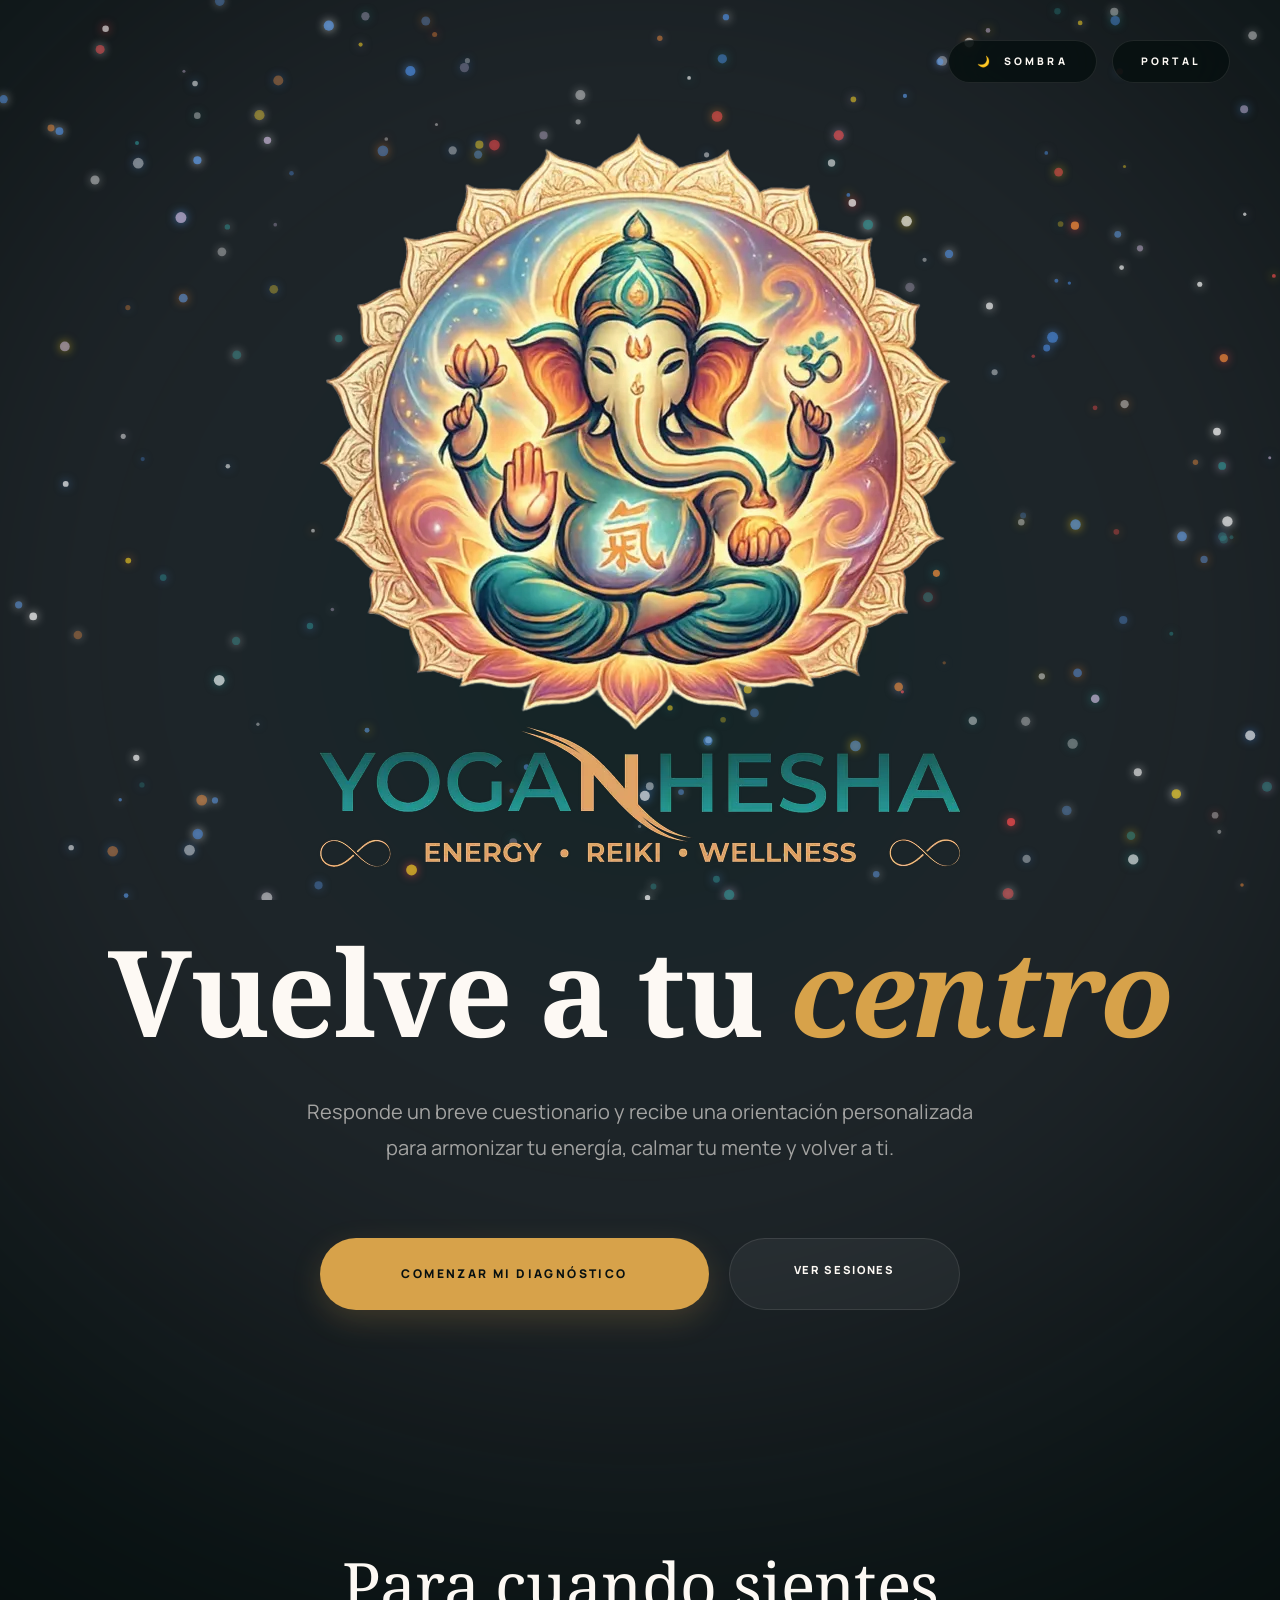
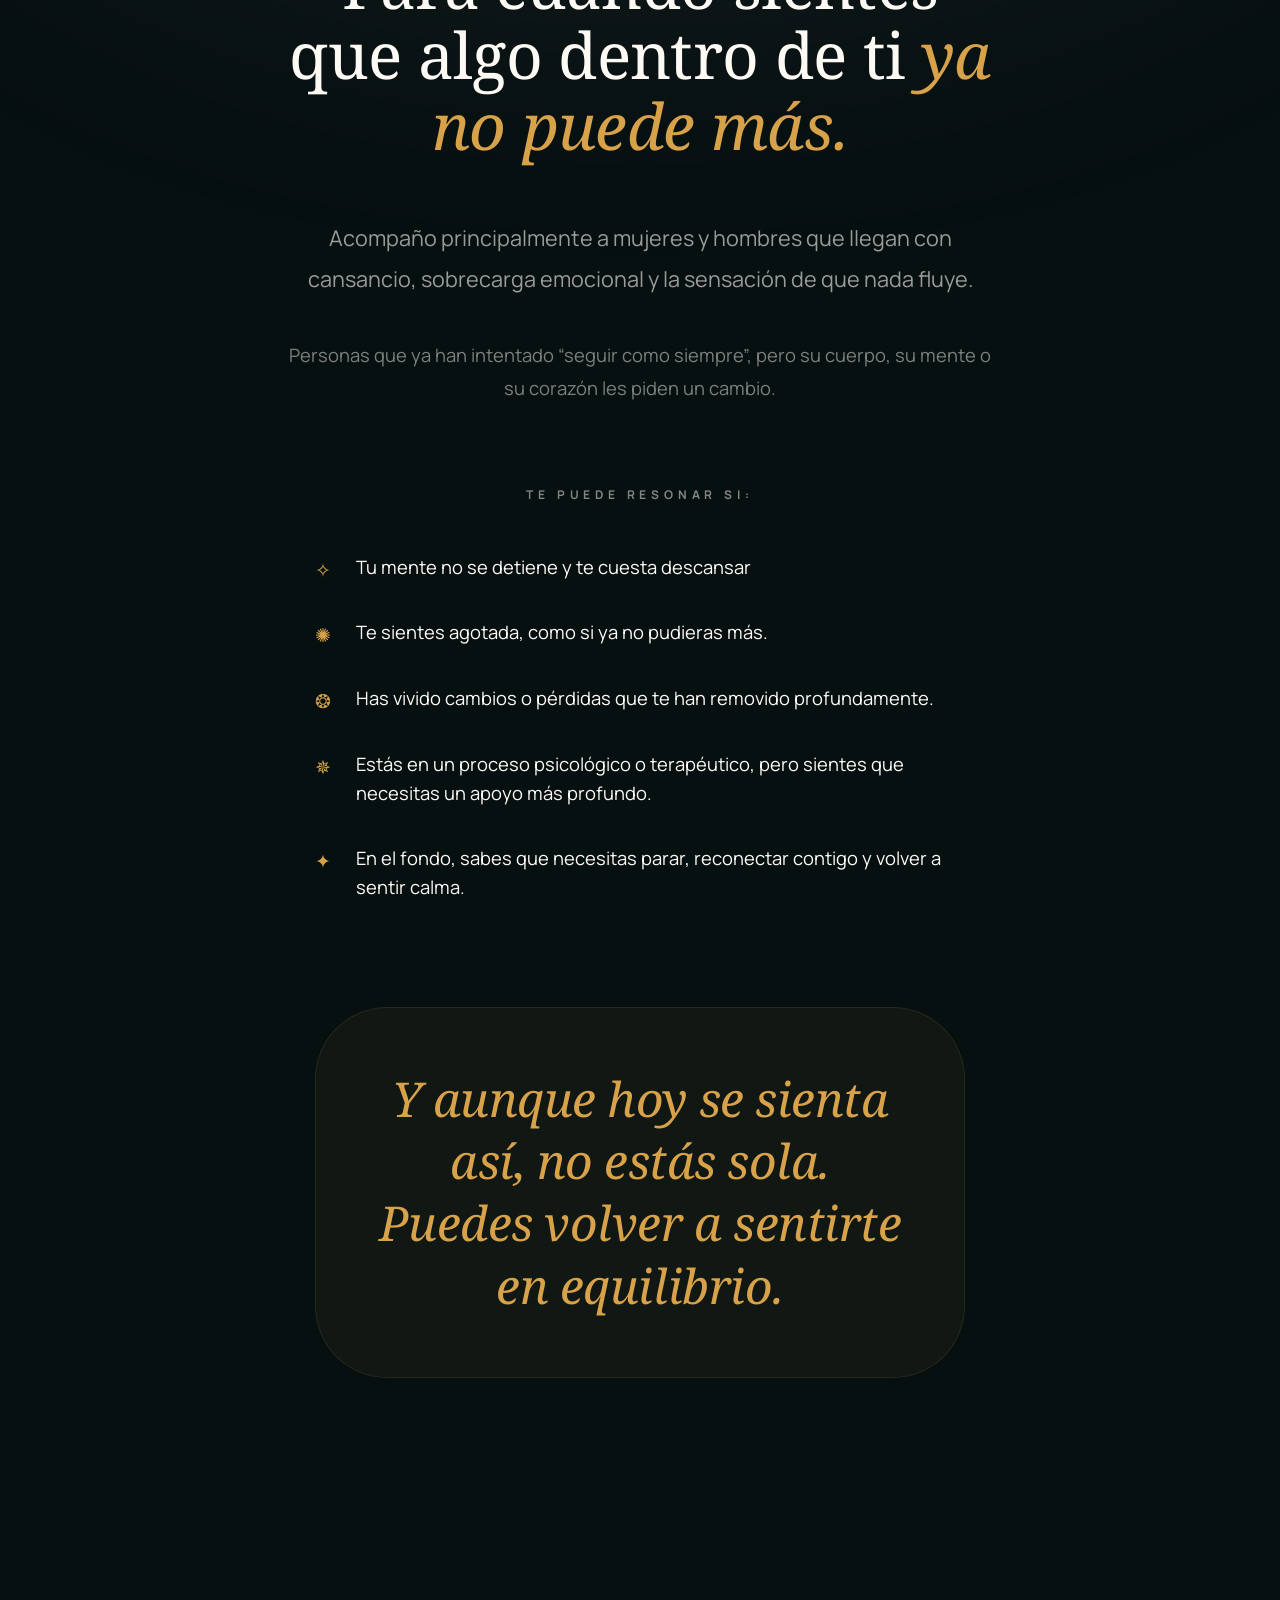
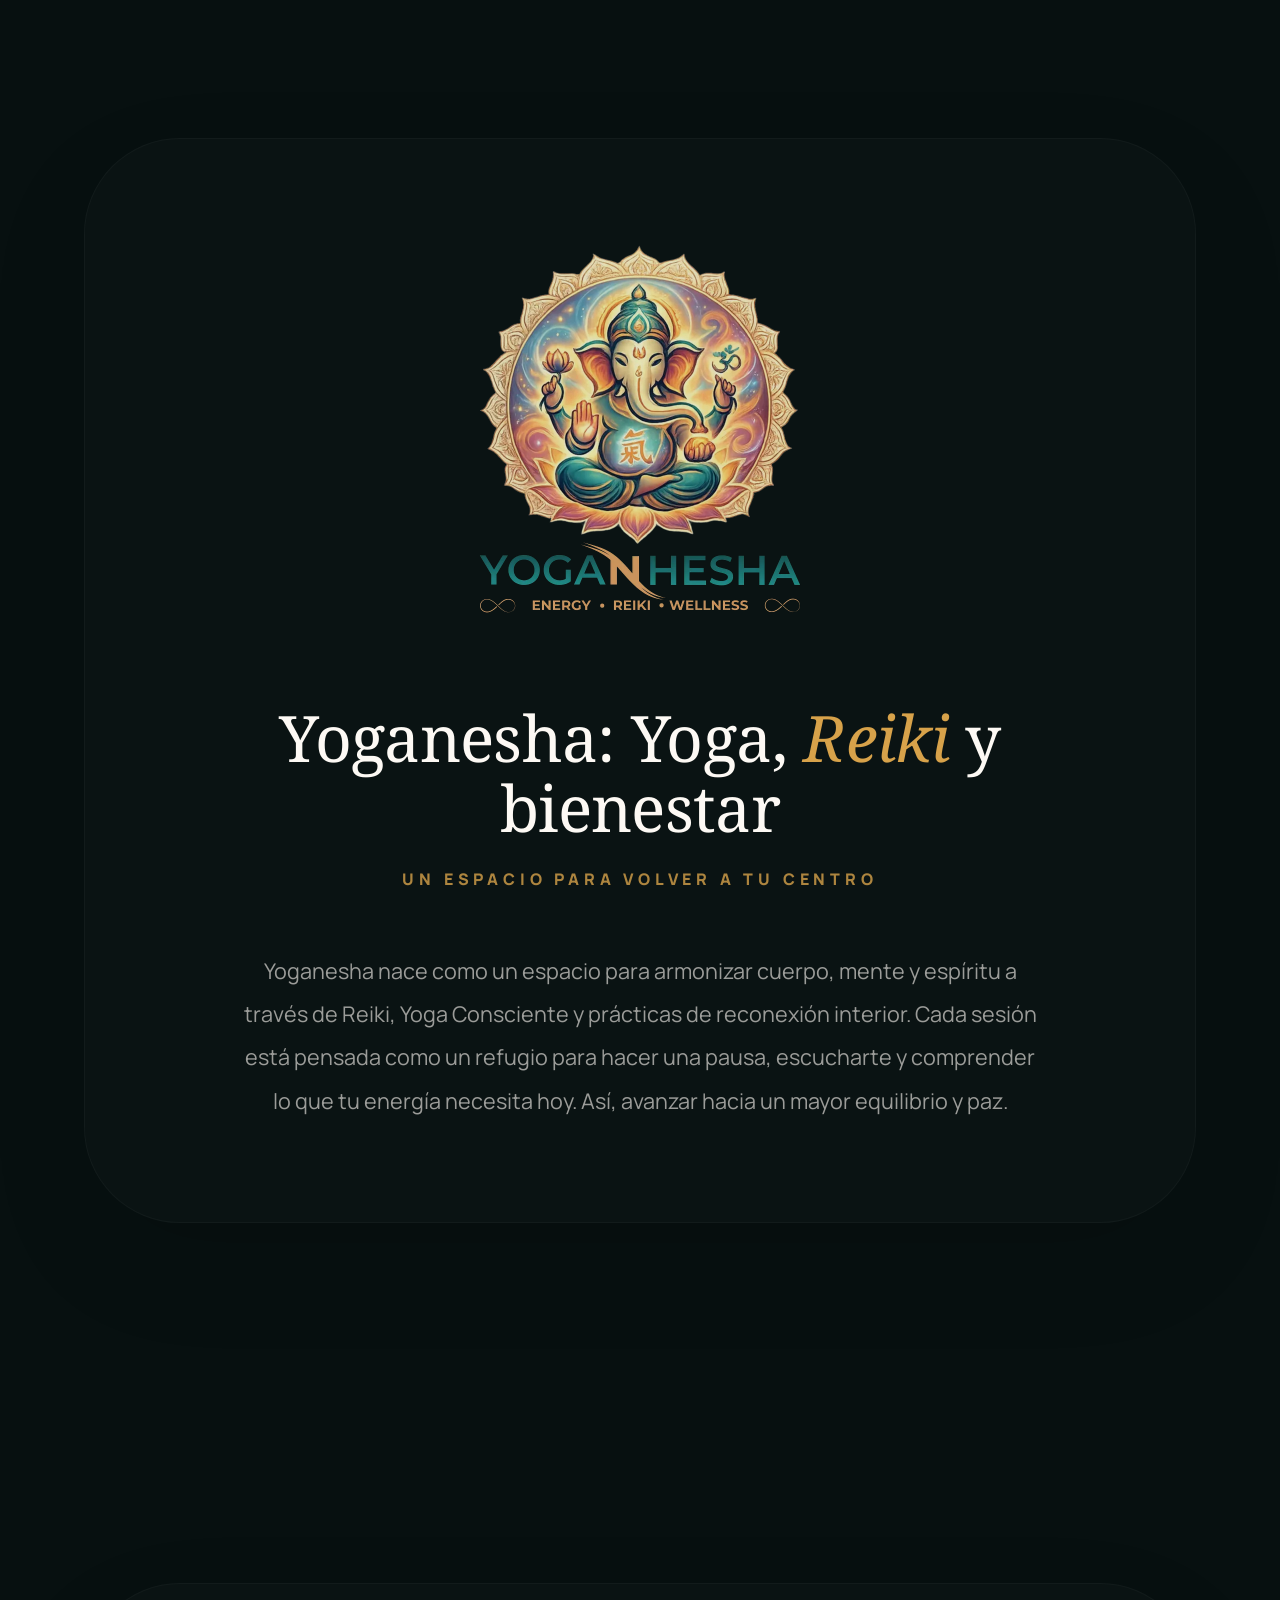
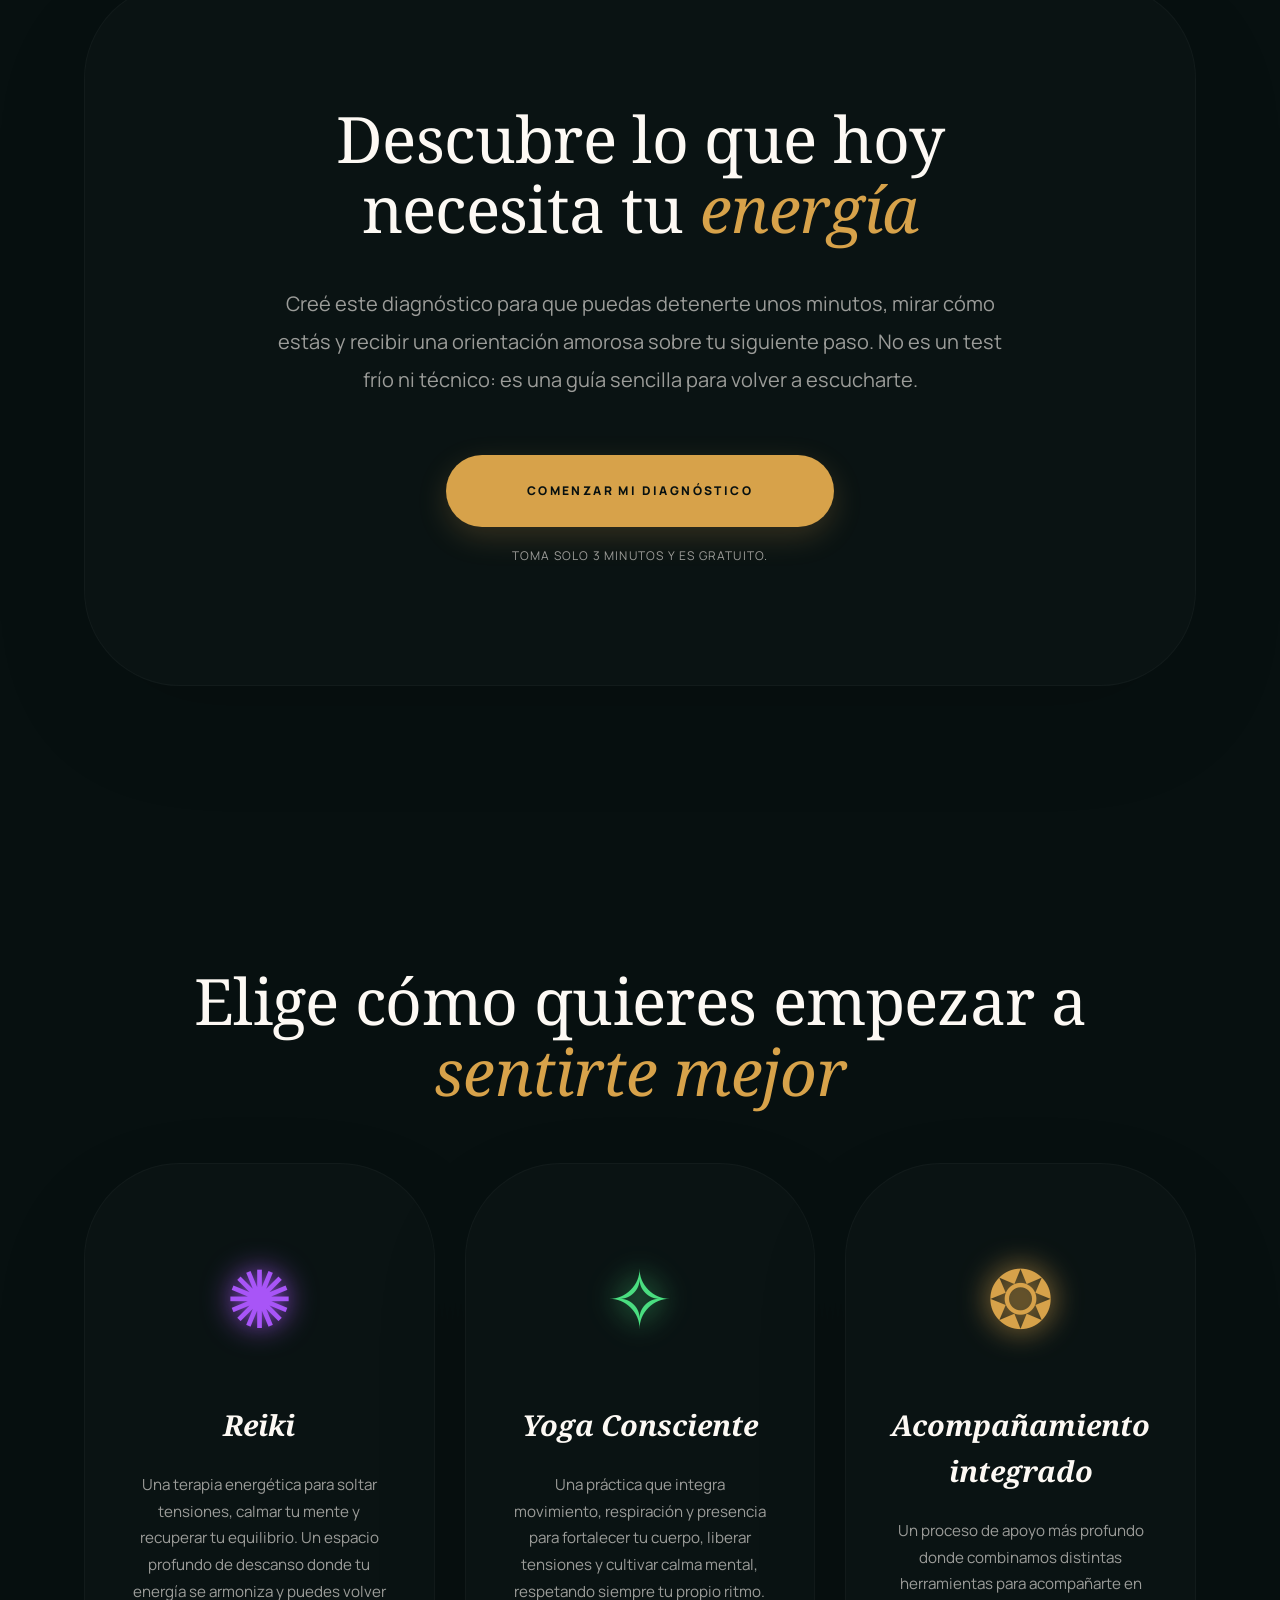
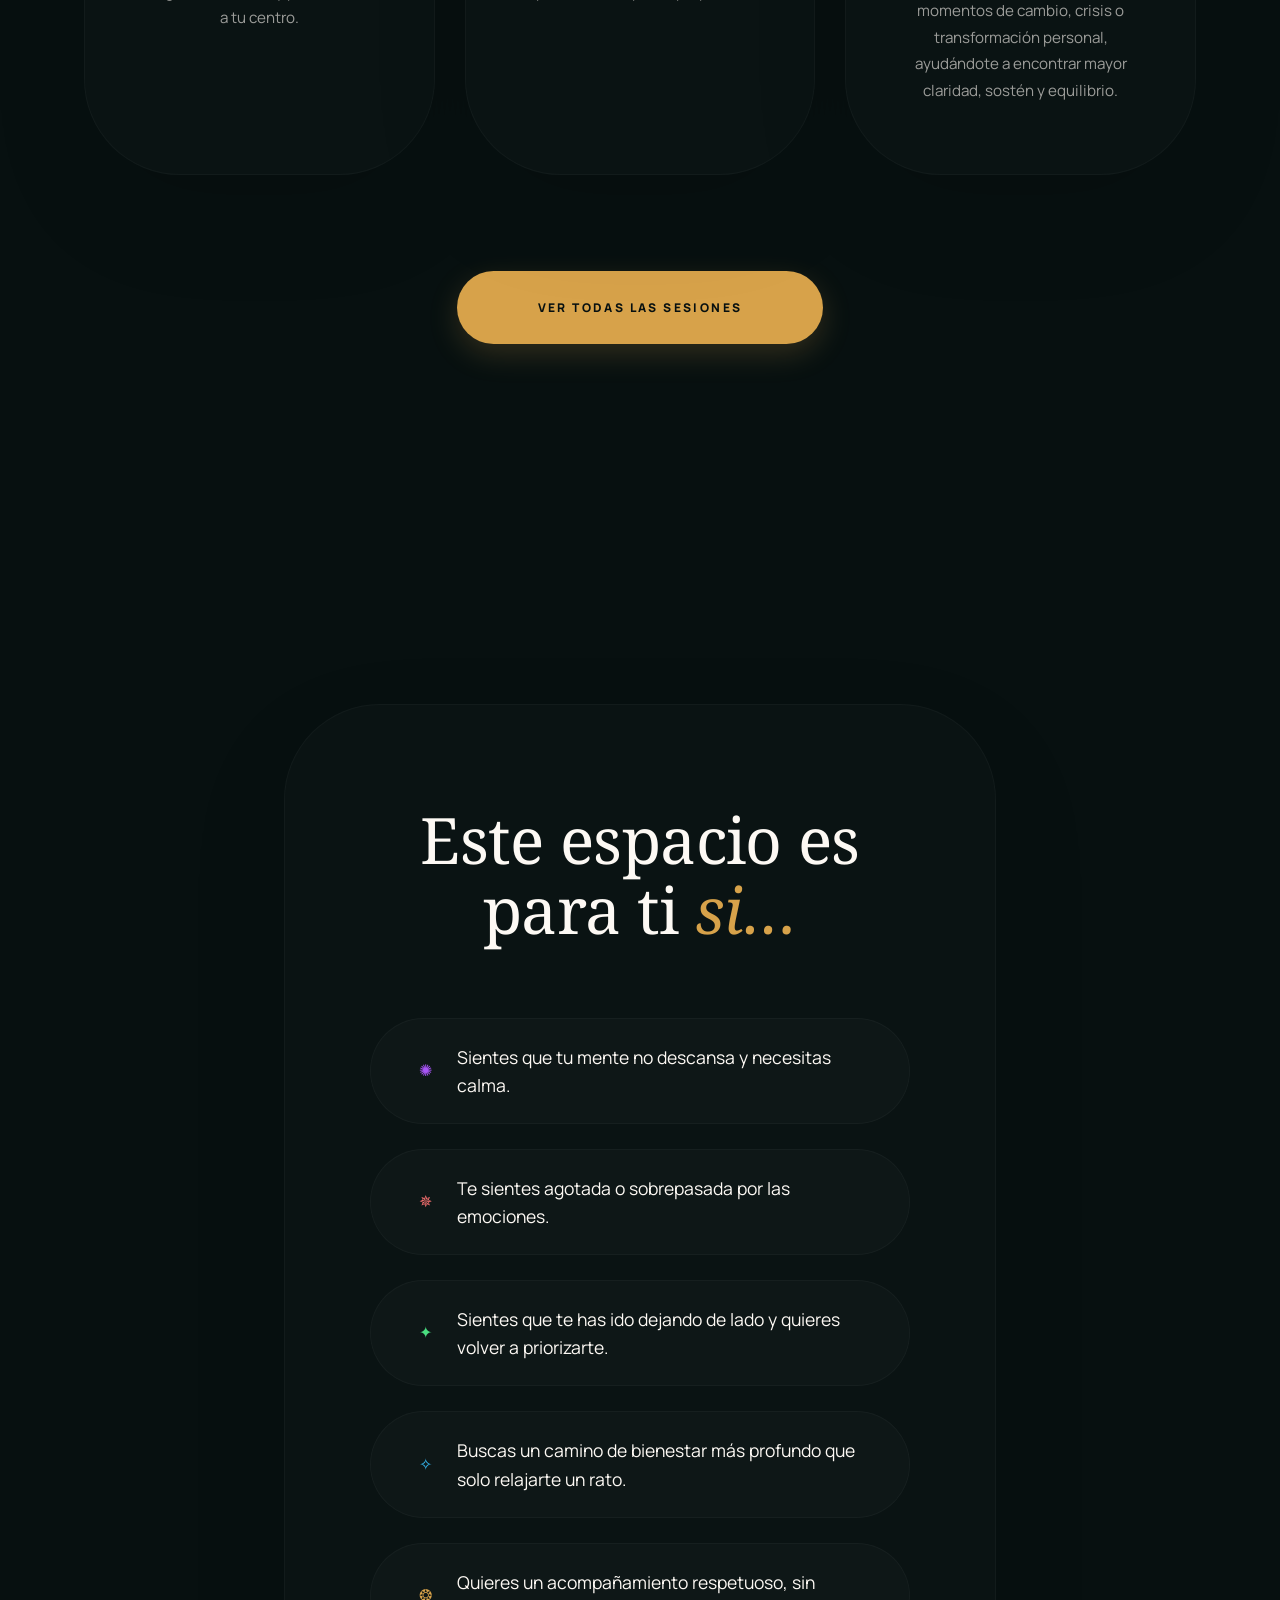
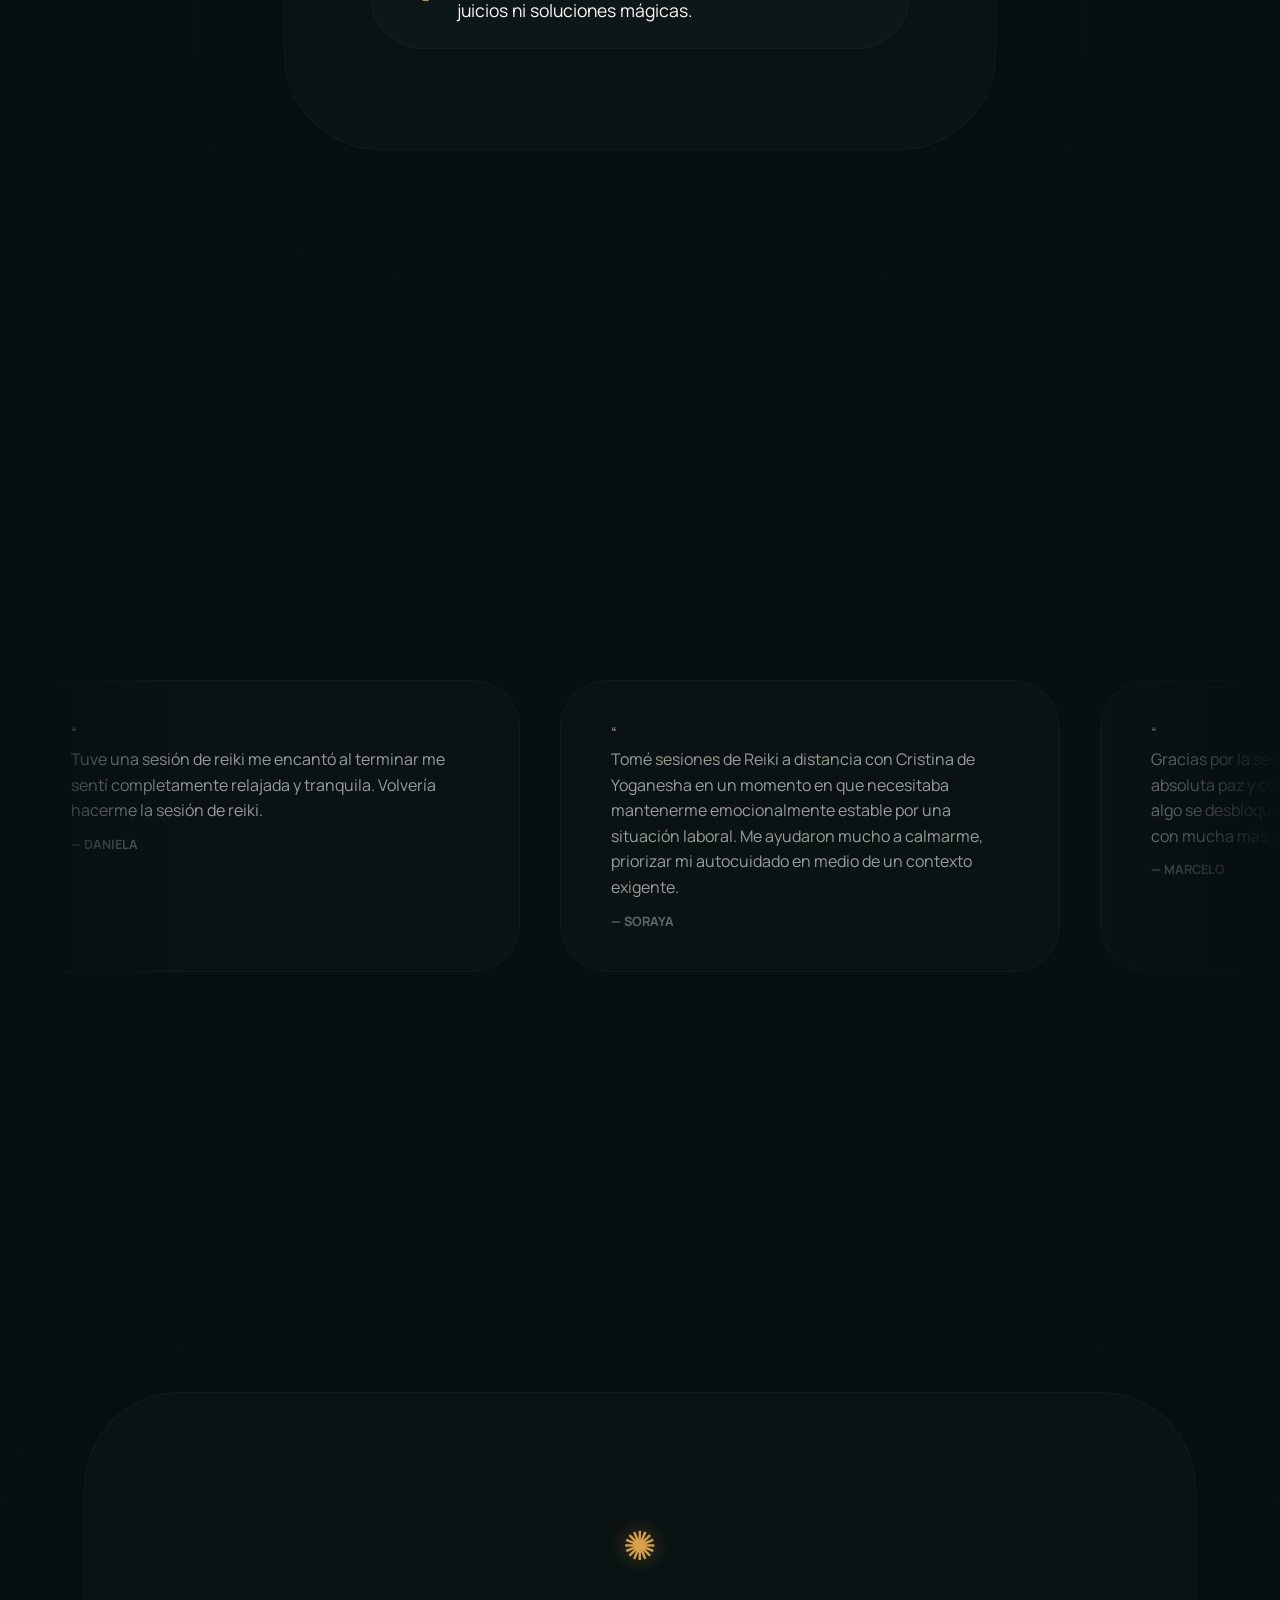
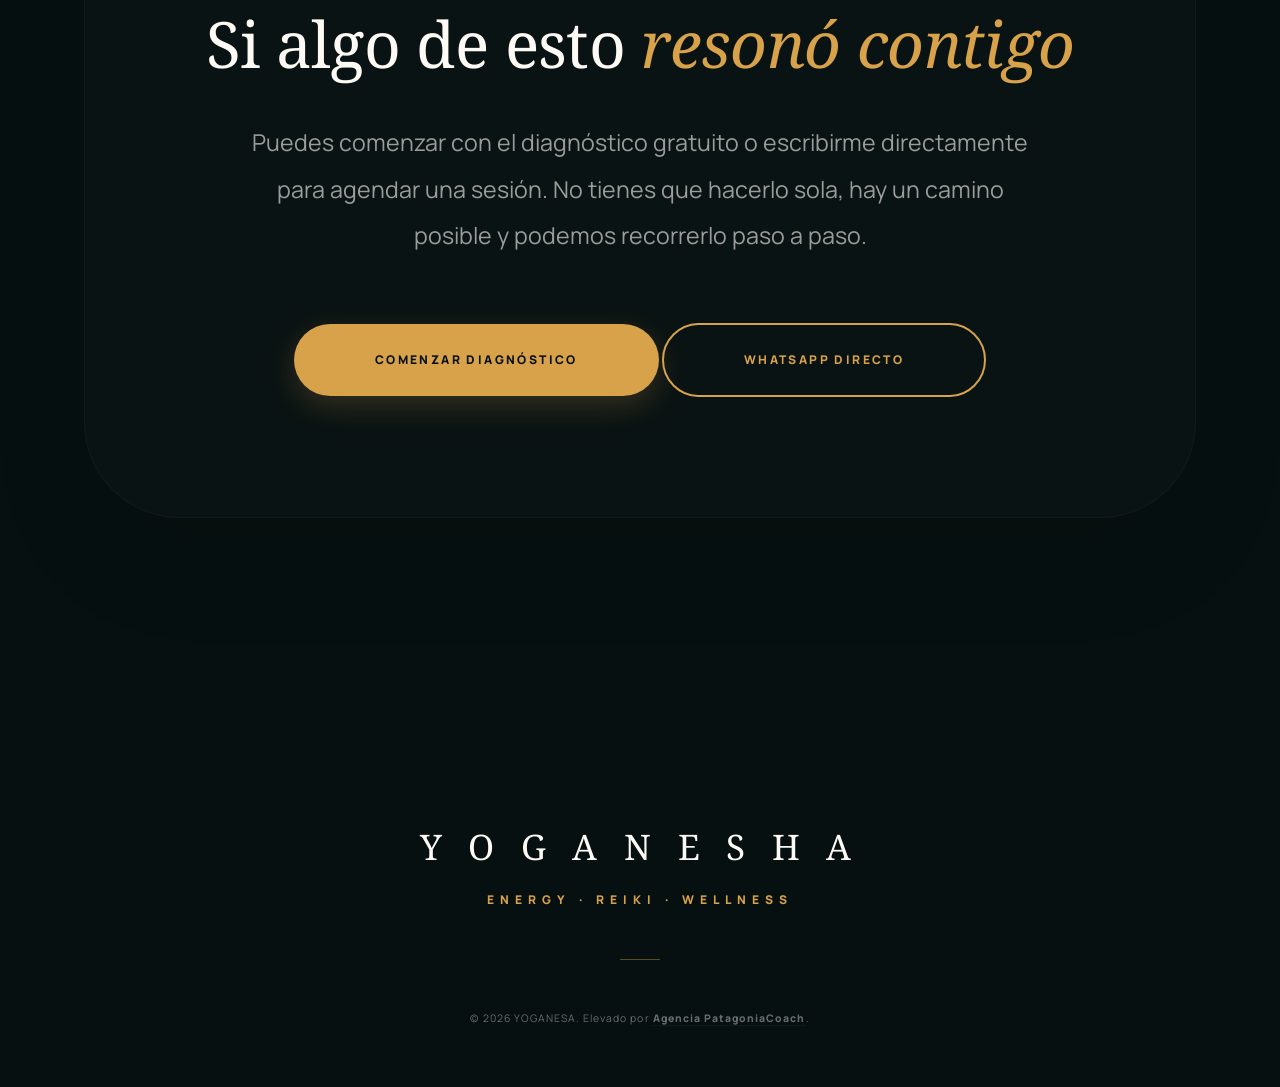
==== index.html @ 11fe47dc "brand: update footer branding to Y O G A N E S H A" ====
<!DOCTYPE html>
<html lang="es">
<head>
    <meta charset="UTF-8">
    <meta name="viewport" content="width=device-width, initial-scale=1.0">
    <title>YOGANESA | El Viaje de Regreso | Cristina</title>
    <!-- Digital Sanctuary SEO & OpenGraph v62.1 -->
    <meta name="description" content="Inicia tu viaje de regreso al centro con Cristina. Reiki y Yoga consciente en el santuario digital de Yoganesha.">
    <meta property="og:title" content="YOGANESA ✨ El Viaje de Regreso">
    <meta property="og:description" content="Armoniza tu energía, calma tu mente y vuelve a tu esencia con Cristina.">
    <meta property="og:image" content="assets/logo.webp">
    <meta property="og:type" content="website">
    <meta name="twitter:card" content="summary_large_image">
    
    <link rel="preconnect" href="https://fonts.googleapis.com">
    <link rel="preconnect" href="https://fonts.gstatic.com" crossorigin>
    <link href="https://fonts.googleapis.com/css2?family=Manrope:wght@600;800&family=Noto+Serif:ital,wght@0,400;0,700;1,400&display=swap" rel="stylesheet">
    
    <!-- JSON-LD Wellness Authority -->
    <script type="application/ld+json">
    {
      "@context": "https://schema.org",
      "@type": "WellnessCenter",
      "name": "Yoganesha",
      "founder": "Cristina",
      "description": "Centro de Reiki, Yoga y Acompañamiento Energético",
      "url": "http://localhost:8000"
    }
    </script>
    
    <!-- CACHE BUSTER v63.0 -->
    <link rel="stylesheet" href="style.css?v=102.0">
</head>
<body>
    
    <!-- ☄️ Nebulosas & Partículas (Chakra Convergence Engine) -->
    <div class="aura-nebula" id="dynamic-nebula"></div>
    <canvas id="aura-particles"></canvas>

    <!-- 🏔️ NAVIGATION CONTROLS -->
    <div class="controls-top">
        <div class="theme-switch" id="theme-toggle">
            <span id="theme-icon">🌙</span>
            <span id="theme-label">Sombra</span>
        </div>
        <div class="menu-trigger" id="portal-open">
            <span>Portal</span>
        </div>
    </div>

    <!-- 🔮 THE SANCTUARY PORTAL -->
    <div class="menu-portal" id="sanctuary-portal">
        <div id="portal-close" style="position: absolute; top: 40px; right: 50px; cursor: pointer; font-size: 0.8rem; letter-spacing: 0.3em; color: var(--text-base);">[ REGRESAR AL CENTRO ]</div>
        <div class="portal-links">
            <a href="/">Esencia</a>
            <a href="sobre-mi">Sobre Mí</a>
            <a href="sesiones">Prácticas</a>
            <a href="capsulas">Cápsulas</a>
            <a href="diagnostico">Diagnóstico</a>
        </div>
    </div>

    <main id="main-content">
        <!-- 🕉️ 1. HERO -->
        <section class="hero" id="home">
            <div class="hero-tilt-wrapper">
                <div class="hero-visual reveal">
                    <div class="logo-main-group">
                        <img src="assets/logo.webp" alt="YOGANESA Sacred Logo" id="main-logo-img">
                    </div>
                </div>
                <div class="hero-content reveal">

                    <h1 id="hero-title">Vuelve a tu <span style="font-style: italic; color: var(--accent);">centro</span></h1>
                    <p class="hero-subtitle" style="max-width: 700px; margin: 0 auto 3.5rem; font-size: 1.15rem; line-height: 1.8; color: var(--text-muted); font-weight: 400;">Responde un breve cuestionario y recibe una orientación personalizada para armonizar tu energía, calmar tu mente y volver a ti.</p>
                    <div class="hero-actions" style="display: flex; gap: 20px; justify-content: center; flex-wrap: wrap;">
                        <a href="diagnostico" class="btn-primary">Comenzar mi diagnóstico</a>
                        <a href="sesiones" class="btn-secondary" style="background: rgba(255,255,255,0.05); border: 1px solid rgba(255,255,255,0.1); color: var(--text-base); padding: 1.4rem 4rem; border-radius: 500px; text-decoration: none; font-weight: 800; text-transform: uppercase; letter-spacing: 0.15em; font-size: 0.7rem; transition: 0.5s var(--transition);">Ver sesiones</a>
                    </div>
                </div>
            </div>
        </section>

        <!-- 🌊 2. A QUIÉN ACOMPAÑO (Pure Editorial Restoration) -->
        <section class="section who" id="who">
            <div class="container-s reveal">
                <div class="who-restored-content" style="text-align: center;">
                    <h2 class="section-title" style="font-size: clamp(2.2rem, 5vw, 4rem); margin-bottom: 3.5rem;">Para cuando sientes que algo dentro de ti <span class="accent-text">ya no puede más.</span></h2>
                    
                    <div class="who-main-paragraphs" style="max-width: 750px; margin: 0 auto 5rem;">
                        <p style="font-size: 1.35rem; line-height: 1.9; color: var(--text-muted); margin-bottom: 2.5rem;">Acompaño principalmente a mujeres y hombres que llegan con cansancio, sobrecarga emocional y la sensación de que nada fluye.</p>
                        <p style="font-size: 1.15rem; line-height: 1.8; color: var(--text-muted); opacity: 0.8;">Personas que ya han intentado “seguir como siempre”, pero su cuerpo, su mente o su corazón les piden un cambio.</p>
                    </div>

                    <div class="who-resonance-list" style="max-width: 650px; margin: 0 auto; text-align: left;">
                        <h3 style="font-size: 0.75rem; text-transform: uppercase; letter-spacing: 0.4em; margin-bottom: 3rem; text-align: center; opacity: 0.5;">Te puede resonar si:</h3>
                        <div class="pure-list" style="display: flex; flex-direction: column; gap: 35px;">
                            <div class="pure-item reveal" style="display: flex; gap: 25px; align-items: flex-start;">
                                <span style="color: var(--accent); font-size: 1.2rem; transform: translateY(2px);">✧</span>
                                <p style="font-size: 1.15rem; color: var(--text-base);">Tu mente no se detiene y te cuesta descansar</p>
                            </div>
                            <div class="pure-item reveal" style="display: flex; gap: 25px; align-items: flex-start;">
                                <span style="color: var(--accent); font-size: 1.2rem; transform: translateY(2px);">✺</span>
                                <p style="font-size: 1.15rem; color: var(--text-base);">Te sientes agotada, como si ya no pudieras más.</p>
                            </div>
                            <div class="pure-item reveal" style="display: flex; gap: 25px; align-items: flex-start;">
                                <span style="color: var(--accent); font-size: 1.2rem; transform: translateY(2px);">❂</span>
                                <p style="font-size: 1.15rem; color: var(--text-base);">Has vivido cambios o pérdidas que te han removido profundamente.</p>
                            </div>
                            <div class="pure-item reveal" style="display: flex; gap: 25px; align-items: flex-start;">
                                <span style="color: var(--accent); font-size: 1.2rem; transform: translateY(2px);">✵</span>
                                <p style="font-size: 1.15rem; color: var(--text-base);">Estás en un proceso psicológico o terapéutico, pero sientes que necesitas un apoyo más profundo.</p>
                            </div>
                            <div class="pure-item reveal" style="display: flex; gap: 25px; align-items: flex-start;">
                                <span style="color: var(--accent); font-size: 1.2rem; transform: translateY(2px);">✦</span>
                                <p style="font-size: 1.15rem; color: var(--text-base);">En el fondo, sabes que necesitas parar, reconectar contigo y volver a sentir calma.</p>
                            </div>
                        </div>
                        <div class="reveal" style="margin-top: 6.5rem; text-align: center; padding: 60px 8%; background: rgba(215, 162, 74, 0.05); border-radius: 4.5rem; border: 1px solid rgba(215, 162, 74, 0.12);">
                            <p style="font-size: clamp(2rem, 5.5vw, 3rem); font-family: 'Noto Serif'; font-style: italic; color: var(--accent); line-height: 1.3; letter-spacing: -0.01em;">
                                Y aunque hoy se sienta así, no estás sola. <br> Puedes volver a sentirte en equilibrio.
                            </p>
                        </div>
                    </div>
                </div>
            </div>
        </section>

        <!-- 🧘 3. QUÉ ES YOGANESA -->
        <section class="section essence" id="what-is">
            <div class="container-m reveal">
                <div class="section-plane essence-plane" style="text-align: center; padding: 100px 10%;">
                    <div class="essence-emblem reveal" style="margin-bottom: 3.5rem;">
                        <img src="assets/logo.webp" alt="YogaGanesha Emblem" style="width: 400px; filter: var(--logo-shadow); opacity: 0.9;">
                    </div>
                    <h2 class="section-title" style="margin-bottom: 1.5rem;">Yoganesha: Yoga, <span class="accent-text">Reiki</span> y bienestar</h2>
                    <p style="font-size: 1rem; color: var(--accent); letter-spacing: 0.3em; text-transform: uppercase; margin-bottom: 3.5rem; font-weight: 800; opacity: 0.8;">Un espacio para volver a tu centro</p>
                    <p class="essence-paragraph" style="max-width: 800px; margin: 3rem auto 0; font-size: 1.35rem; line-height: 2; color: var(--text-muted);">
                        Yoganesha nace como un espacio para armonizar cuerpo, mente y espíritu a través de Reiki, Yoga Consciente y prácticas de reconexión interior. Cada sesión está pensada como un refugio para hacer una pausa, escucharte y comprender lo que tu energía necesita hoy. Así, avanzar hacia un mayor equilibrio y paz.
                    </p>
                </div>
            </div>
        </section>

        <!-- 🔮 4. DIAGNÓSTICO DESTACADO -->
        <section class="section diag" id="diag">
            <div class="container-m reveal">
                <div class="section-plane diag-plane" style="text-align: center; padding: 120px 10%;">
                    <h2 class="section-title">Descubre lo que hoy <br> necesita tu <span class="accent-text">energía</span></h2>
                    <p style="max-width: 750px; margin: 0 auto 3.5rem; font-size: 1.25rem; line-height: 1.9; color: var(--text-muted);">
                        Creé este diagnóstico para que puedas detenerte unos minutos, mirar cómo estás y recibir una orientación amorosa sobre tu siguiente paso. No es un test frío ni técnico: es una guía sencilla para volver a escucharte.
                    </p>
                    <div class="diag-actions">
                        <a href="diagnostico" class="btn-primary" style="margin-bottom: 1.2rem;">Comenzar mi diagnóstico</a>
                        <p style="font-size: 0.75rem; color: var(--text-muted); letter-spacing: 0.1em; text-transform: uppercase;">Toma solo 3 minutos y es gratuito.</p>
                    </div>
                </div>
            </div>
        </section>

        <!-- 🧘 5. PRÁCTICAS QUE OFREZCO (Radiant Trinity Grid - v62.1) -->
        <section class="section practices" id="what" style="padding-top: 100px;">
            <div class="container-m reveal">
                <h2 class="section-title">Elige cómo quieres empezar a <span class="accent-text">sentirte mejor</span></h2>
                <div class="practices-grid">
                    <div class="section-plane practice-card">
                        <span class="p-icon" style="color: #A855F7;">✺</span>
                        <h3 style="font-family: 'Noto Serif'; font-size: 1.8rem; margin-bottom: 1.5rem; font-style: italic;">Reiki</h3>
                        <p style="font-size: 0.95rem; line-height: 1.75; color: var(--text-muted); text-align: center;">
                            Una terapia energética para soltar tensiones, calmar tu mente y recuperar tu equilibrio. Un espacio profundo de descanso donde tu energía se armoniza y puedes volver a tu centro.
                        </p>
                    </div>
                    <div class="section-plane practice-card">
                        <span class="p-icon" style="color: #4ADE80;">✧</span>
                        <h3 style="font-family: 'Noto Serif'; font-size: 1.8rem; margin-bottom: 1.5rem; font-style: italic;">Yoga Consciente</h3>
                        <p style="font-size: 0.95rem; line-height: 1.75; color: var(--text-muted); text-align: center;">
                            Una práctica que integra movimiento, respiración y presencia para fortalecer tu cuerpo, liberar tensiones y cultivar calma mental, respetando siempre tu propio ritmo.
                        </p>
                    </div>
                    <div class="section-plane practice-card">
                        <span class="p-icon" style="color: var(--accent);">❂</span>
                        <h3 style="font-family: 'Noto Serif'; font-size: 1.8rem; margin-bottom: 1.5rem; font-style: italic;">Acompañamiento integrado</h3>
                        <p style="font-size: 0.95rem; line-height: 1.75; color: var(--text-muted); text-align: center;">
                            Un proceso de apoyo más profundo donde combinamos distintas herramientas para acompañarte en momentos de cambio, crisis o transformación personal, ayudándote a encontrar mayor claridad, sostén y equilibrio.
                        </p>
                    </div>
                </div>
                <div style="text-align: center; margin-top: 6rem;">
                    <a href="#" class="btn-primary">Ver todas las sesiones</a>
                </div>
            </div>
        </section>

        <!-- 🫂 6. PARA QUIÉN ES ESTE ESPACIO -->
        <section class="section for-you" id="for-you">
            <div class="container-s reveal">
                <div class="section-plane for-you-plane" style="padding: 100px 12%; text-align: center;">
                    <h2 class="section-title">Este espacio es para ti <span class="accent-text">si…</span></h2>
                    <div class="for-you-list" style="margin-top: 4.5rem; display: flex; flex-direction: column; gap: 25px;">
                        <div class="res-card reveal" style="transition-delay: 0.1s; border-radius: 500px; padding: 1.5rem 3rem;">
                            <span class="res-icon" style="color: #A855F7;">✺</span>
                            <p style="font-size: 1.1rem; text-align: left;">Sientes que tu mente no descansa y necesitas calma.</p>
                        </div>
                        <div class="res-card reveal" style="transition-delay: 0.3s; border-radius: 500px; padding: 1.5rem 3rem;">
                            <span class="res-icon" style="color: #F87171;">✵</span>
                            <p style="font-size: 1.1rem; text-align: left;">Te sientes agotada o sobrepasada por las emociones.</p>
                        </div>
                        <div class="res-card reveal" style="transition-delay: 0.5s; border-radius: 500px; padding: 1.5rem 3rem;">
                            <span class="res-icon" style="color: #4ADE80;">✦</span>
                            <p style="font-size: 1.1rem; text-align: left;">Sientes que te has ido dejando de lado y quieres volver a priorizarte.</p>
                        </div>
                        <div class="res-card reveal" style="transition-delay: 0.7s; border-radius: 500px; padding: 1.5rem 3rem;">
                            <span class="res-icon" style="color: #38BDF8;">✧</span>
                            <p style="font-size: 1.1rem; text-align: left;">Buscas un camino de bienestar más profundo que solo relajarte un rato.</p>
                        </div>
                        <div class="res-card reveal" style="transition-delay: 0.9s; border-radius: 500px; padding: 1.5rem 3rem;">
                            <span class="res-icon" style="color: var(--accent);">❂</span>
                            <p style="font-size: 1.1rem; text-align: left;">Quieres un acompañamiento respetuoso, sin juicios ni soluciones mágicas.</p>
                        </div>
                    </div>
                </div>
            </div>
        </section>

        <!-- 🌊 7. TESTIMONIOS -->
        <section class="section testimonials" id="testimonials">
            <div class="reveal">
                <h2 class="section-title">Lo que otras personas <span class="accent-text">han sentido</span></h2>
            </div>
            <div class="marquee-wrapper">
                <div class="marquee-track">
                    <div class="testimonial-card"><span class="quote-mark">“</span><p>Tuve una sesión de reiki me encantó al terminar me sentí completamente relajada y tranquila. Volvería hacerme la sesión de reiki. <br><strong style="opacity: 0.6; font-size: 0.8rem; margin-top: 10px; display: block;">— DANIELA</strong></p></div>
                    <div class="testimonial-card"><span class="quote-mark">“</span><p>Tomé sesiones de Reiki a distancia con Cristina de Yoganesha en un momento en que necesitaba mantenerme emocionalmente estable por una situación laboral. Me ayudaron mucho a calmarme, priorizar mi autocuidado en medio de un contexto exigente. <br><strong style="opacity: 0.6; font-size: 0.8rem; margin-top: 10px; display: block;">— SORAYA</strong></p></div>
                    <div class="testimonial-card"><span class="quote-mark">“</span><p>Gracias por la sesión de Reiki de hoy. Me siento en absoluta paz y con una energía renovada. Siento que algo se desbloqueó en mi interior y ahora todo fluye con mucha más armonía. <br><strong style="opacity: 0.6; font-size: 0.8rem; margin-top: 10px; display: block;">— MARCELO</strong></p></div>
                    <div class="testimonial-card"><span class="quote-mark">“</span><p>Tuve una sesión de reiki me encantó al terminar me sentí completamente relajada y tranquila. Volvería hacerme la sesión de reiki. <br><strong style="opacity: 0.6; font-size: 0.8rem; margin-top: 10px; display: block;">— DANIELA</strong></p></div>
                    <div class="testimonial-card"><span class="quote-mark">“</span><p>Tomé sesiones de Reiki a distancia con Cristina de Yoganesha en un momento en que necesitaba mantenerme emocionalmente estable por una situación laboral. Me ayudaron mucho a calmarme, priorizar mi autocuidado en medio de un contexto exigente. <br><strong style="opacity: 0.6; font-size: 0.8rem; margin-top: 10px; display: block;">— SORAYA</strong></p></div>
                    <div class="testimonial-card"><span class="quote-mark">“</span><p>Gracias por la sesión de Reiki de hoy. Me siento en absoluta paz y con una energía renovada. Siento que algo se desbloqueó en mi interior y ahora todo fluye con mucha más armonía. <br><strong style="opacity: 0.6; font-size: 0.8rem; margin-top: 10px; display: block;">— MARCELO</strong></p></div>
                </div>
            </div>
        </section>

        <!-- ⚜️ 8. LLAMADO FINAL -->
        <section class="section final-call" id="reserve">
            <div class="container-m reveal">
                <div class="section-plane altar-plane" style="text-align: center; padding: 120px 10%;">
                    <span style="font-size: 2.5rem; display: block; margin-bottom: 2rem; color: var(--accent); text-shadow: 0 0 20px rgba(215, 162, 74, 0.4);">✺</span>
                    <h2 class="section-title">Si algo de esto <span class="accent-text">resonó contigo</span></h2>
                    <p style="max-width: 800px; margin: 0 auto 4rem; font-size: 1.45rem; line-height: 2; color: var(--text-muted);">
                        Puedes comenzar con el diagnóstico gratuito o escribirme directamente para agendar una sesión. No tienes que hacerlo sola, hay un camino posible y podemos recorrerlo paso a paso.
                    </p>
                    <div class="final-actions">
                        <a href="diagnostico" class="btn-primary">Comenzar diagnóstico</a>
                        <a href="https://wa.me/56985966922" class="btn-whatsapp">WhatsApp Directo</a>
                    </div>
                </div>
            </div>
        </section>

    </main>

    <!-- 🌌 MINIMALIST FOOTER RESTORED -->
    <footer style="padding: 120px 5% 60px; text-align: center; position: relative; z-index: 10;">
        <div style="font-family: 'Noto Serif'; font-size: 2.2rem; letter-spacing: 0.25em; color: var(--text-base); margin-bottom: 1rem;">Y O G A N E S H A</div>
        <p style="color: var(--accent); letter-spacing: 0.5em; font-weight: 800; text-transform: uppercase; font-size: 0.75rem;">Energy · Reiki · Wellness</p>
        <div style="width: 40px; height: 1px; background: var(--accent); margin: 50px auto; opacity: 0.4;"></div>
        <p style="font-size: 0.65rem; opacity: 0.4; letter-spacing: 0.1em;">© 2026 YOGANESA. Elevado por <a href="https://agenciapatagoniacoach.cl" style="color: inherit; text-decoration: none; font-weight: 800; border-bottom: 1px solid rgba(255,255,255,0.1); transition: 0.3s var(--transition);">Agencia PatagoniaCoach</a>.</p>
    </footer>

    <!-- CACHE BUSTER v63.0 -->
    <script src="main.js?v=102.0"></script>
</body>
</html>
---- style.css ----
:root {
    /* ✨ IDENTIDAD YOGANHESHA v51.0 (Monumental Presence) ✨ */
    --primary: #2D8C8C;
    --accent: #D7A24A;
    --aura: #C9B6D9;
    --bg-base: #071010;
    --text-base: #FDF9F4;
    --text-muted: rgba(253, 249, 244, 0.6);
    --blur-base: rgba(7, 16, 16, 0.85);
    --surface: rgba(255, 255, 255, 0.03);
    --glass-bg: rgba(255, 255, 255, 0.015);
    --logo-shadow: 0 0 100px rgba(215, 162, 74, 0.25);
    
    --container-m: 1240px;
    --container-s: 840px;
    --transition: cubic-bezier(0.16, 1, 0.3, 1);
}

:root[data-theme="light"] {
    --bg-base: #FDF9F4;
    --text-base: #071010;
    --text-muted: rgba(7, 16, 16, 0.55);
    --blur-base: rgba(253, 249, 244, 0.9);
    --surface: rgba(255, 255, 255, 0.85);
}

/* 🖼️ RESET & BASE */
* { margin: 0; padding: 0; box-sizing: border-box; -webkit-font-smoothing: antialiased; }

body { background-color: var(--bg-base); color: var(--text-base); font-family: 'Manrope', sans-serif; transition: 0.8s ease; line-height: 1.6; overflow-x: hidden; scroll-behavior: smooth; }

/* 🏔️ UTILITIES */
.container-m { max-width: var(--container-m); margin: 0 auto; padding: 0 5%; }
.container-s { max-width: var(--container-s); margin: 0 auto; padding: 0 5%; }
.accent-text { color: var(--accent); font-style: italic; }
.section-title { font-family: 'Noto Serif', serif; font-size: clamp(2.5rem, 6vw, 4rem); font-weight: 400; line-height: 1.1; margin-bottom: 2.5rem; letter-spacing: -0.01em; text-align: center; }

/* 🎇 CELESTIAL ELEMENTS */
#aura-particles { position: fixed; top: 0; left: 0; width: 100%; height: 100%; pointer-events: none; z-index: 50; }
.aura-nebula { position: fixed; width: 150vw; height: 150vw; left: -25vw; top: -25vw; background: radial-gradient(circle at center, var(--primary) 0%, var(--aura) 40%, transparent 80%); z-index: -1; filter: blur(150px); opacity: 0.15; animation: nebula-drift 30s ease-in-out infinite; }

/* 🏔️ NAVIGATION & PORTAL MENU */
.controls-top { position: fixed; top: 40px; right: 50px; z-index: 2000; display: flex; gap: 15px; }
.theme-switch, .menu-trigger { background: var(--blur-base); backdrop-filter: blur(40px); border: 1px solid rgba(128,128,128,0.2); padding: 12px 28px; border-radius: 500px; cursor: pointer; display: flex; align-items: center; gap: 10px; font-size: 0.65rem; font-weight: 800; text-transform: uppercase; letter-spacing: 0.2rem; color: var(--text-base); transition: 0.5s var(--transition); }

.menu-portal { position: fixed; top: 0; left: 0; width: 100%; height: 100%; background: var(--blur-base); backdrop-filter: blur(50px); z-index: 3000; padding: 100px 10%; display: flex; align-items: center; justify-content: center; transform: translateY(-100%); transition: 1.2s cubic-bezier(0.16, 1, 0.3, 1); }
.menu-portal.active { transform: translateY(0); }
.portal-links { display: flex; flex-direction: column; gap: 30px; text-align: center; }
.portal-links a { font-family: 'Noto Serif', serif; font-size: clamp(3rem, 6vw, 5rem); color: var(--text-base); text-decoration: none; font-style: italic; transition: 0.5s; opacity: 0.4; }
.portal-links a:hover { opacity: 1; color: var(--accent); transform: scale(1.05); }

/* 🏟️ HERO SECTION (MONUMENTAL) */
.hero { min-height: 100vh; display: flex; flex-direction: column; align-items: center; justify-content: center; padding: 120px 5% 60px; text-align: center; position: relative; z-index: 100; }
.hero-content h1 { font-family: 'Noto Serif', serif; font-size: clamp(3.2rem, 11vw, 7.5rem); line-height: 1.05; margin-bottom: 2.5rem; letter-spacing: -0.02em; }
.hero-subtitle { font-size: 1.25rem !important; line-height: 1.8; color: var(--text-muted); margin-bottom: 4.5rem !important; }

.hero-actions { display: flex; gap: 30px; justify-content: center; flex-wrap: wrap; margin-top: 2rem; }

.btn-primary, .btn-secondary, .btn-whatsapp { display: inline-block; padding: 1.6rem 5rem; border-radius: 500px; text-decoration: none; font-weight: 800; text-transform: uppercase; letter-spacing: 0.2em; font-size: 0.75rem; transition: 0.6s var(--transition); border: 1px solid transparent; }
.btn-primary { background: var(--accent); color: var(--bg-base); box-shadow: 0 10px 30px rgba(215, 162, 74, 0.2); }
.btn-primary:hover { background: var(--text-base); transform: scale(1.05) translateY(-8px); box-shadow: 0 30px 60px rgba(215, 162, 74, 0.4); }

.btn-secondary { background: rgba(255,255,255,0.05); backdrop-filter: blur(20px); border: 1px solid rgba(255,255,255,0.1); color: var(--text-base); }
.btn-secondary:hover { background: rgba(255,255,255,0.15); transform: translateY(-5px); border-color: var(--text-base); }

.btn-whatsapp { border: 2px solid var(--accent); color: var(--accent); background: transparent; padding: 1.6rem 5rem; }
.btn-whatsapp:hover { background: var(--accent); color: var(--bg-base); transform: translateY(-8px); box-shadow: 0 30px 60px rgba(215, 162, 74, 0.2); }

/* 🧘 SECTIONS & PLANES */
.section { padding: 180px 0; position: relative; z-index: 110; }
.section-plane { background: var(--glass-bg); backdrop-filter: blur(40px); border: 1px solid rgba(255,255,255,0.03); border-radius: 6rem; padding: 100px 60px; box-shadow: 0 40px 100px rgba(0,0,0,0.1); position: relative; }

/* 🫂 RESONANCE CAPSULES (Section 6) */
.res-card { background: rgba(255,255,255,0.02); border: 1px solid rgba(255,255,255,0.03); display: flex; align-items: center; gap: 25px; transition: 0.8s var(--transition); }
.res-card:hover { background: rgba(255,255,255,0.08); transform: scale(1.05) translateY(-5px); border-color: var(--accent); }

/* 🧬 TRINITY GRID (Section 5) */
.practices-grid { display: grid; grid-template-columns: repeat(3, 1fr); gap: 30px; margin-top: 3.5rem; }
.practice-card { transition: all 0.6s var(--transition); border: 1px solid rgba(255,255,255,0.03); height: 100%; display: flex; flex-direction: column; align-items: center; justify-content: flex-start; text-align: center; padding: 70px 45px !important; }
.practice-card:hover { transform: translateY(-15px); border-color: var(--accent); background: rgba(255,255,255,0.05); }
.p-icon { font-size: 5rem !important; display: block; margin-bottom: 2.5rem !important; transition: 0.8s var(--transition); filter: drop-shadow(0 0 15px currentColor); }
.practice-card:hover .p-icon { transform: rotate(360deg) scale(1.1); }

/* 🌊 TESTIMONIALS MARQUEE */
.marquee-wrapper { width: 100%; overflow: hidden; position: relative; padding: 60px 0; mask-image: linear-gradient(to right, transparent, black 15%, black 85%, transparent); }
.marquee-track { display: flex; width: max-content; animation: marquee-scroll 45s linear infinite; }
.marquee-wrapper:hover .marquee-track { animation-play-state: paused; }
.testimonial-card { background: var(--glass-bg); backdrop-filter: blur(40px); border: 1px solid rgba(255,255,255,0.03); border-radius: 3rem; padding: 40px 50px; width: 500px; margin: 0 20px; color: var(--text-muted); }
@keyframes marquee-scroll { 0% { transform: translateX(0); } 100% { transform: translateX(calc(-500px * 3 - 120px)); } }

/* 🎇 REVEAL LOGIC */
.reveal { opacity: 0; filter: blur(20px); transform: translateY(40px); transition: 1.2s var(--transition); }
.reveal.active { opacity: 1 !important; filter: blur(0) !important; transform: translateY(0) !important; }

/* 🌓 MOBILE ENFORCEMENT */
@media (max-width: 900px) {
    .practices-grid { grid-template-columns: 1fr; }
    .hero-content h1 { font-size: 3.5rem; }
    .practice-card { padding: 40px 25px !important; }
}

/* 🕯️ LUMINOUS JOURNEY THEME (About Me Page) */
.luminous-journey { background: radial-gradient(circle at center, #FFFFFF 0%, #FAF8F6 100%) !important; color: #4A4A4A !important; }
.luminous-journey .section-title, .luminous-journey h1, .luminous-journey h2, .luminous-journey h3 { color: #1A1A1A !important; }
.luminous-journey .accent-text { color: var(--accent) !important; }
.luminous-journey .section-plane { background: #FFFFFF !important; border-color: rgba(215, 162, 74, 0.1) !important; box-shadow: 0 40px 100px rgba(215, 162, 74, 0.05) !important; }
.luminous-journey .story-text p, .luminous-journey .narrative p { color: #555555 !important; }
.luminous-journey .sacred { background: #FDFBF8 !important; }
.luminous-journey .final-monument { border-color: rgba(215, 162, 74, 0.15) !important; }
.luminous-journey a:not(.btn-primary) { color: #555555 !important; }
.luminous-journey blockquote, .luminous-journey .highlight p { color: #2D2D2D !important; }
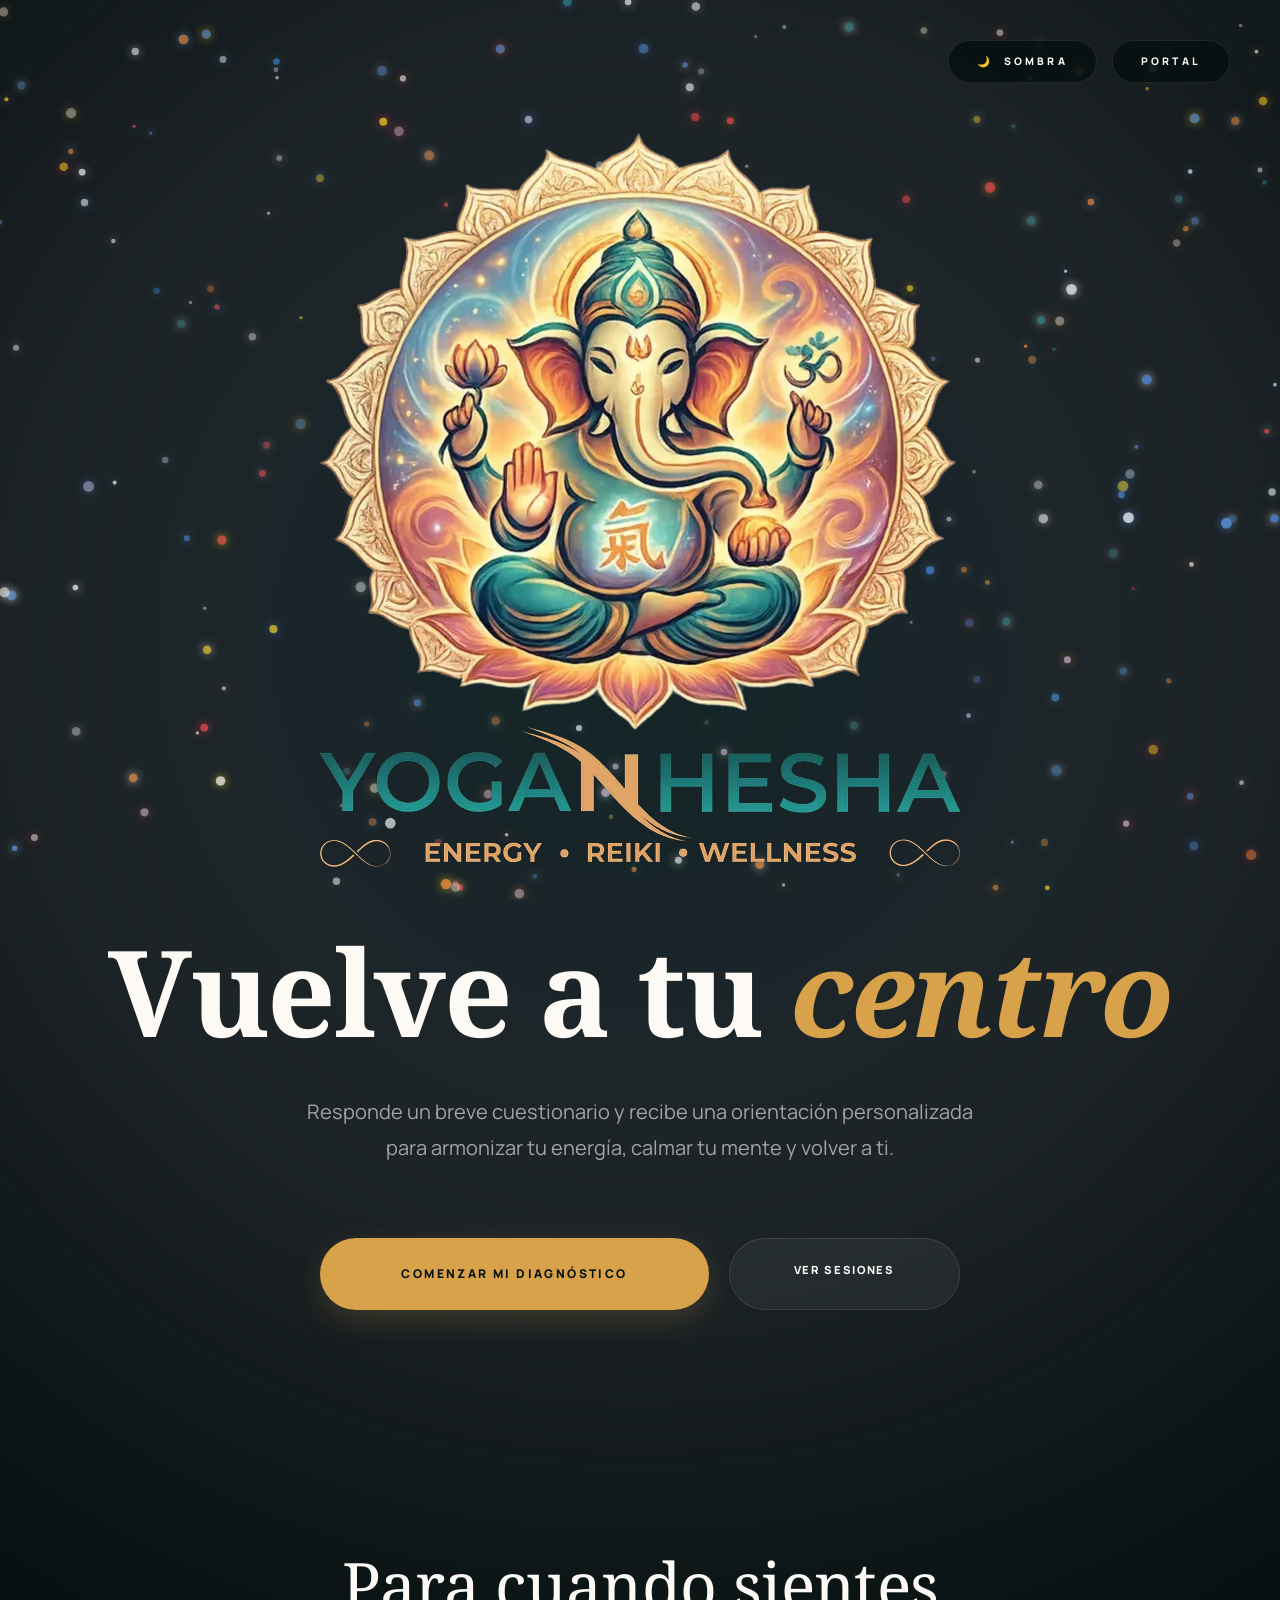
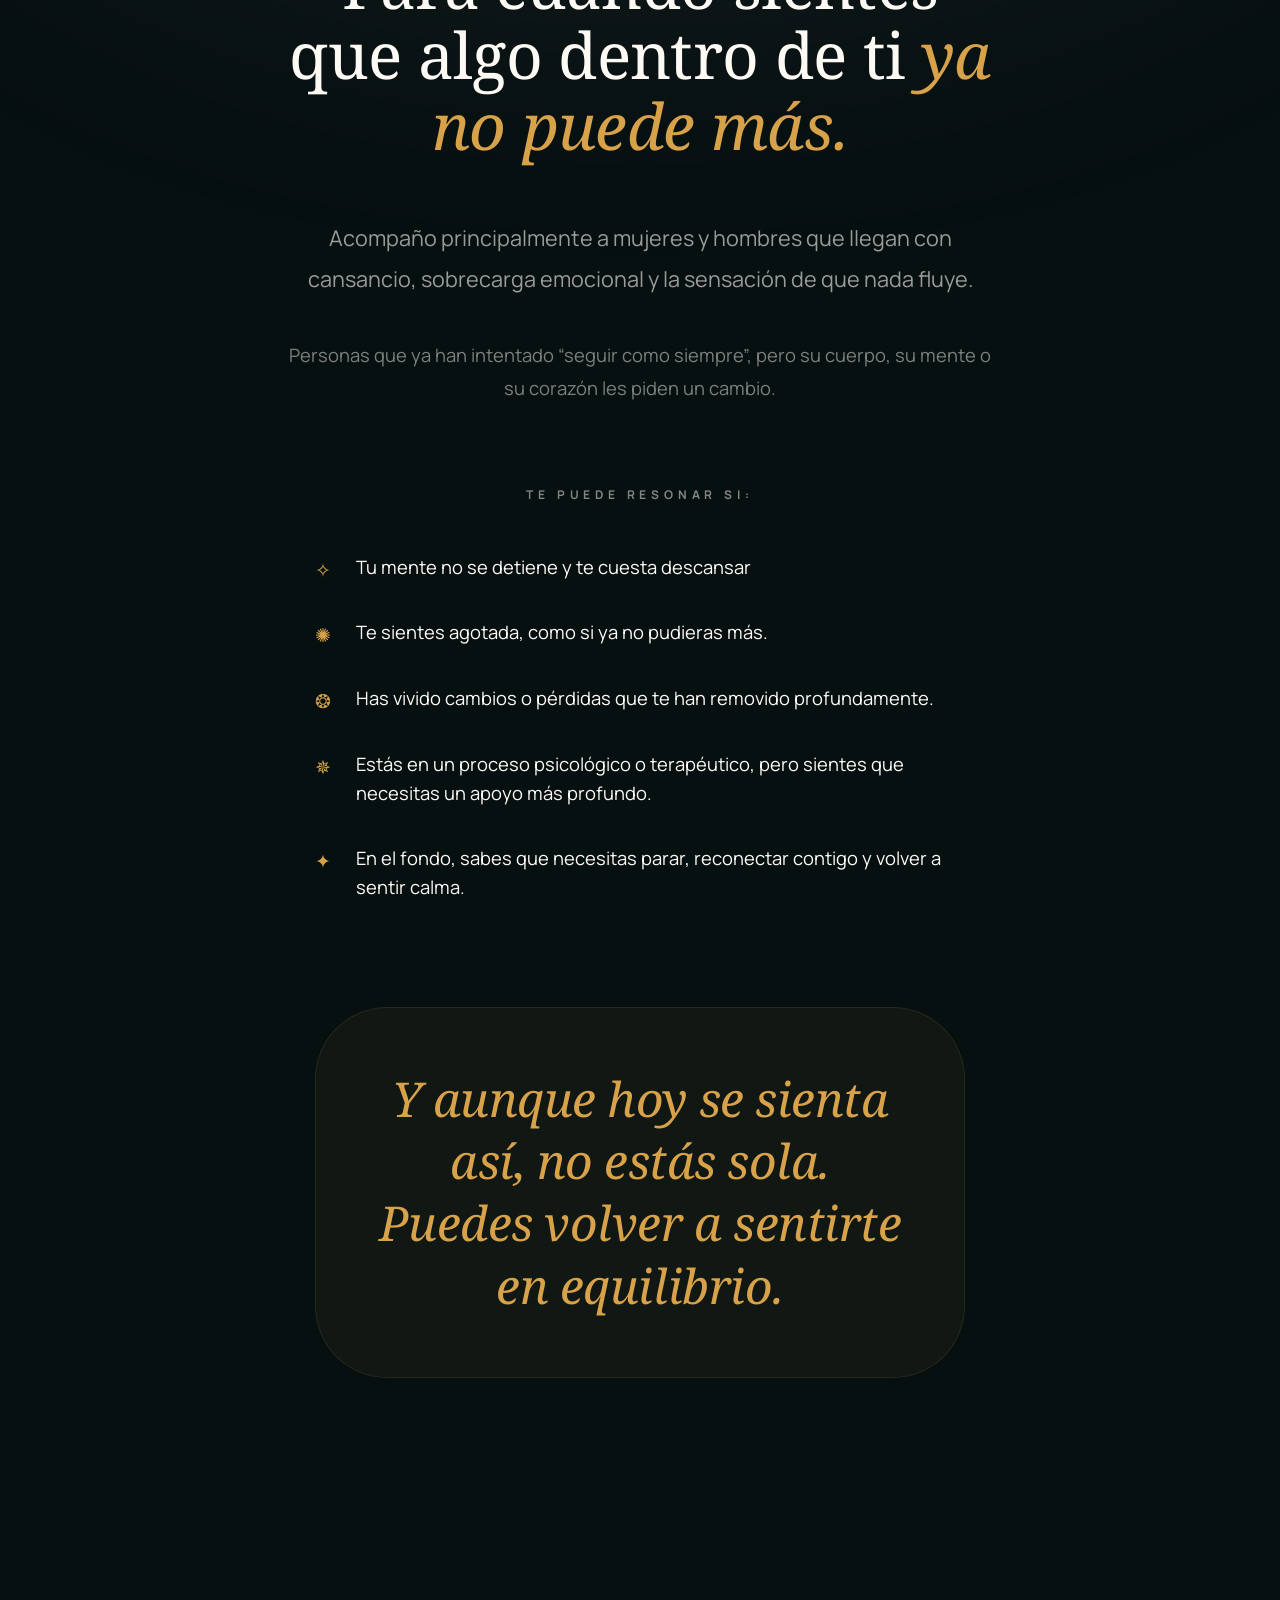
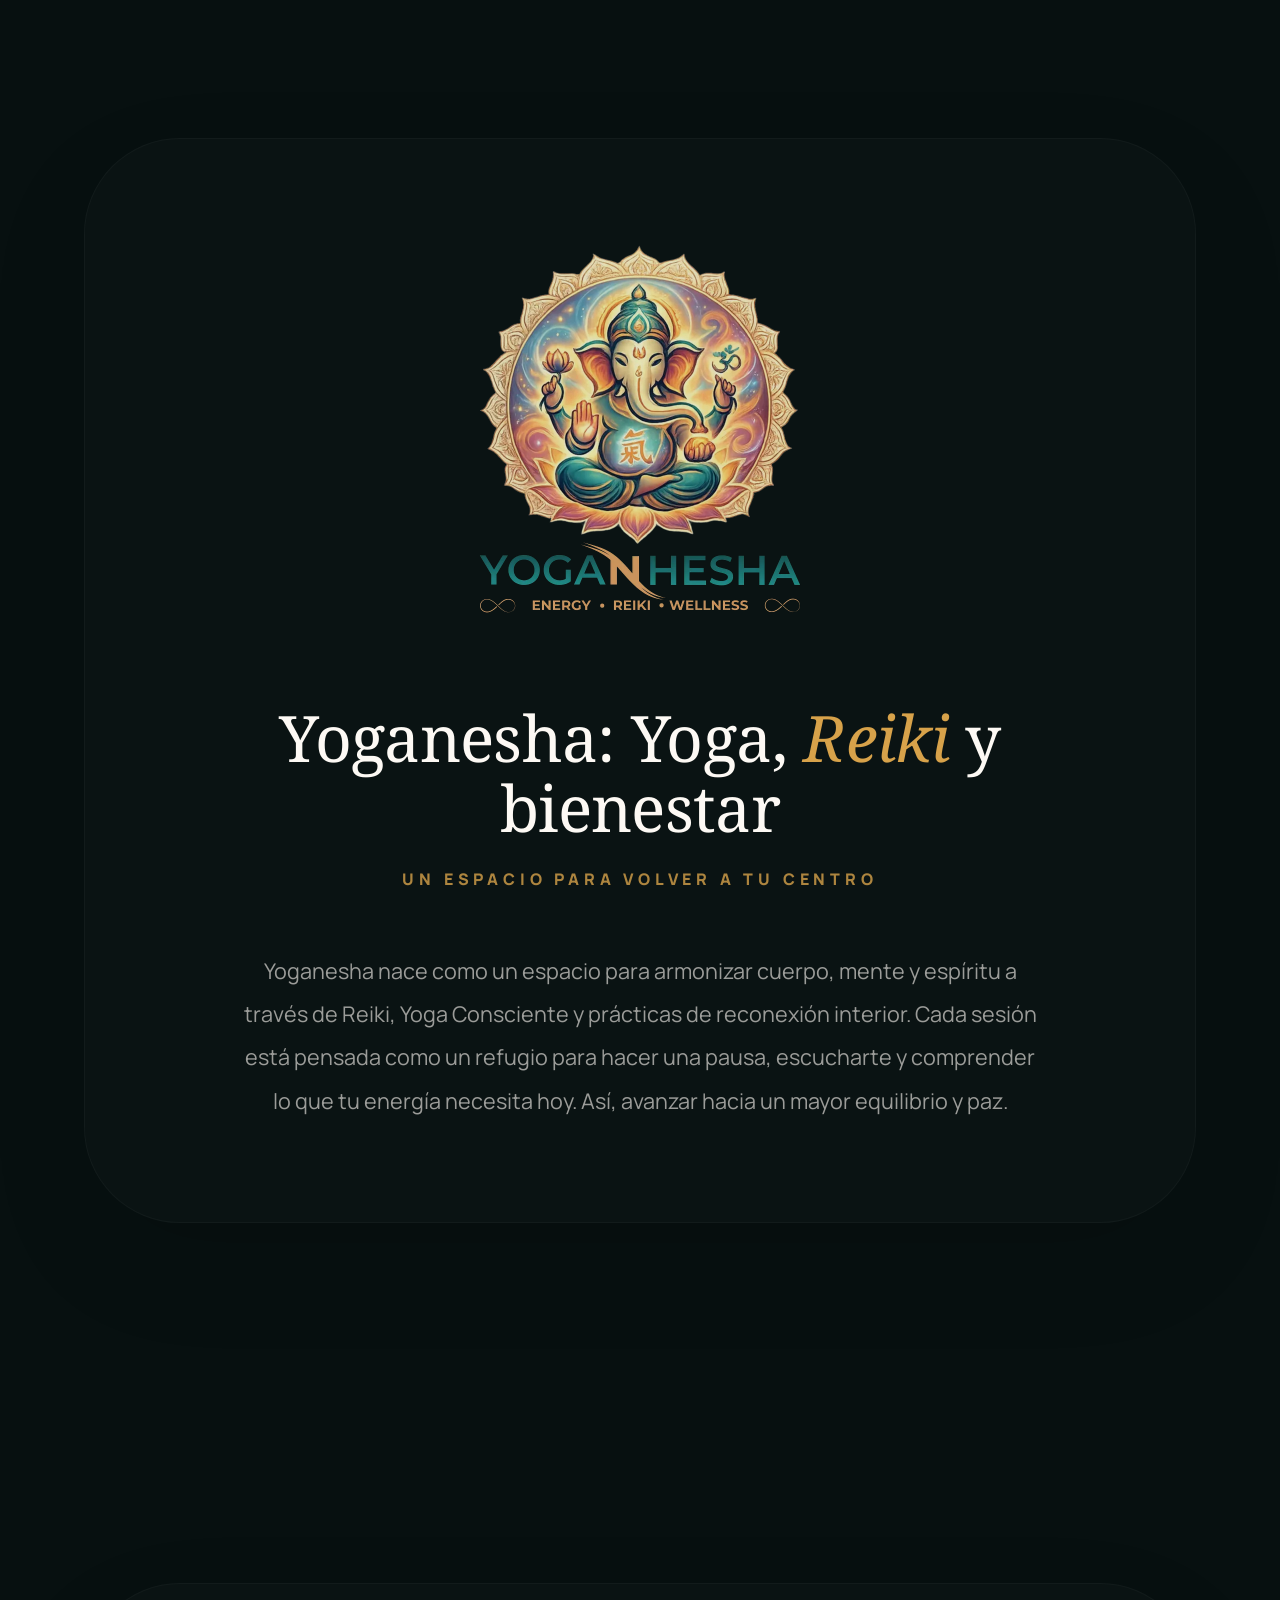
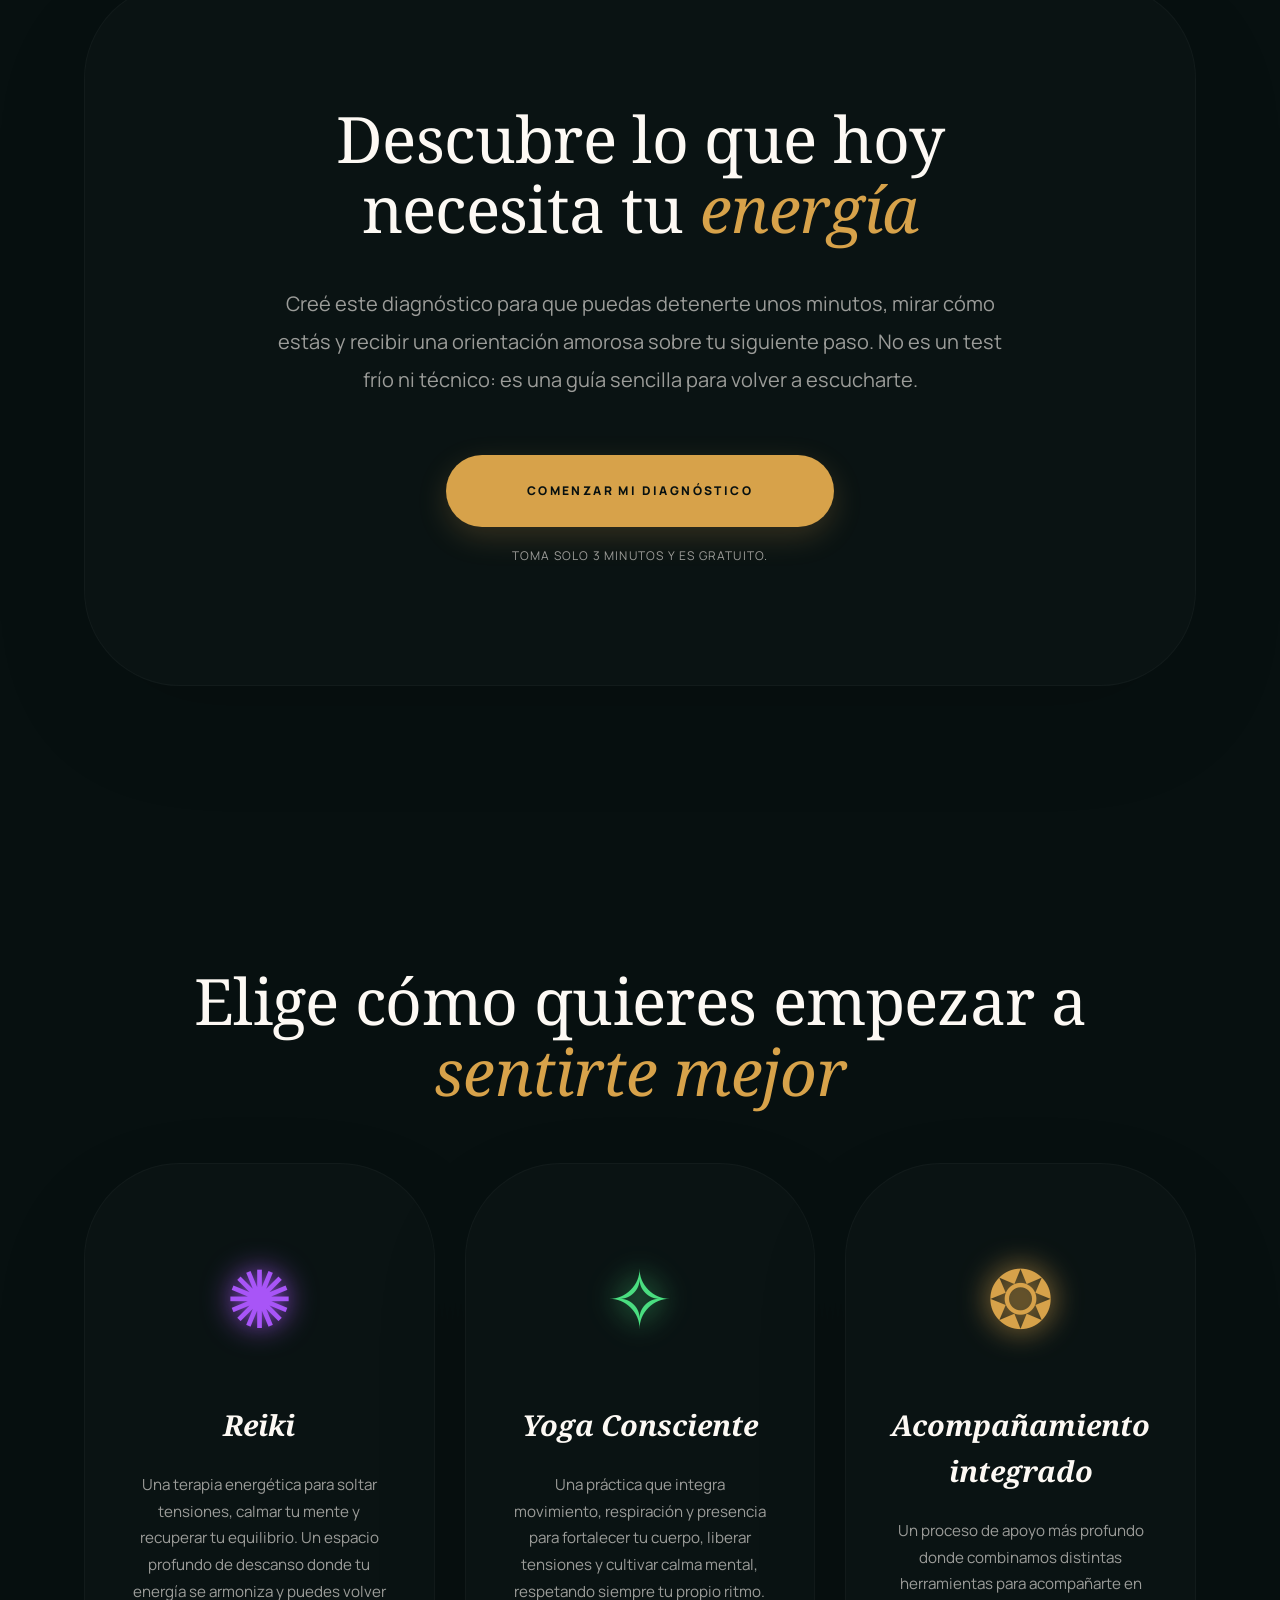
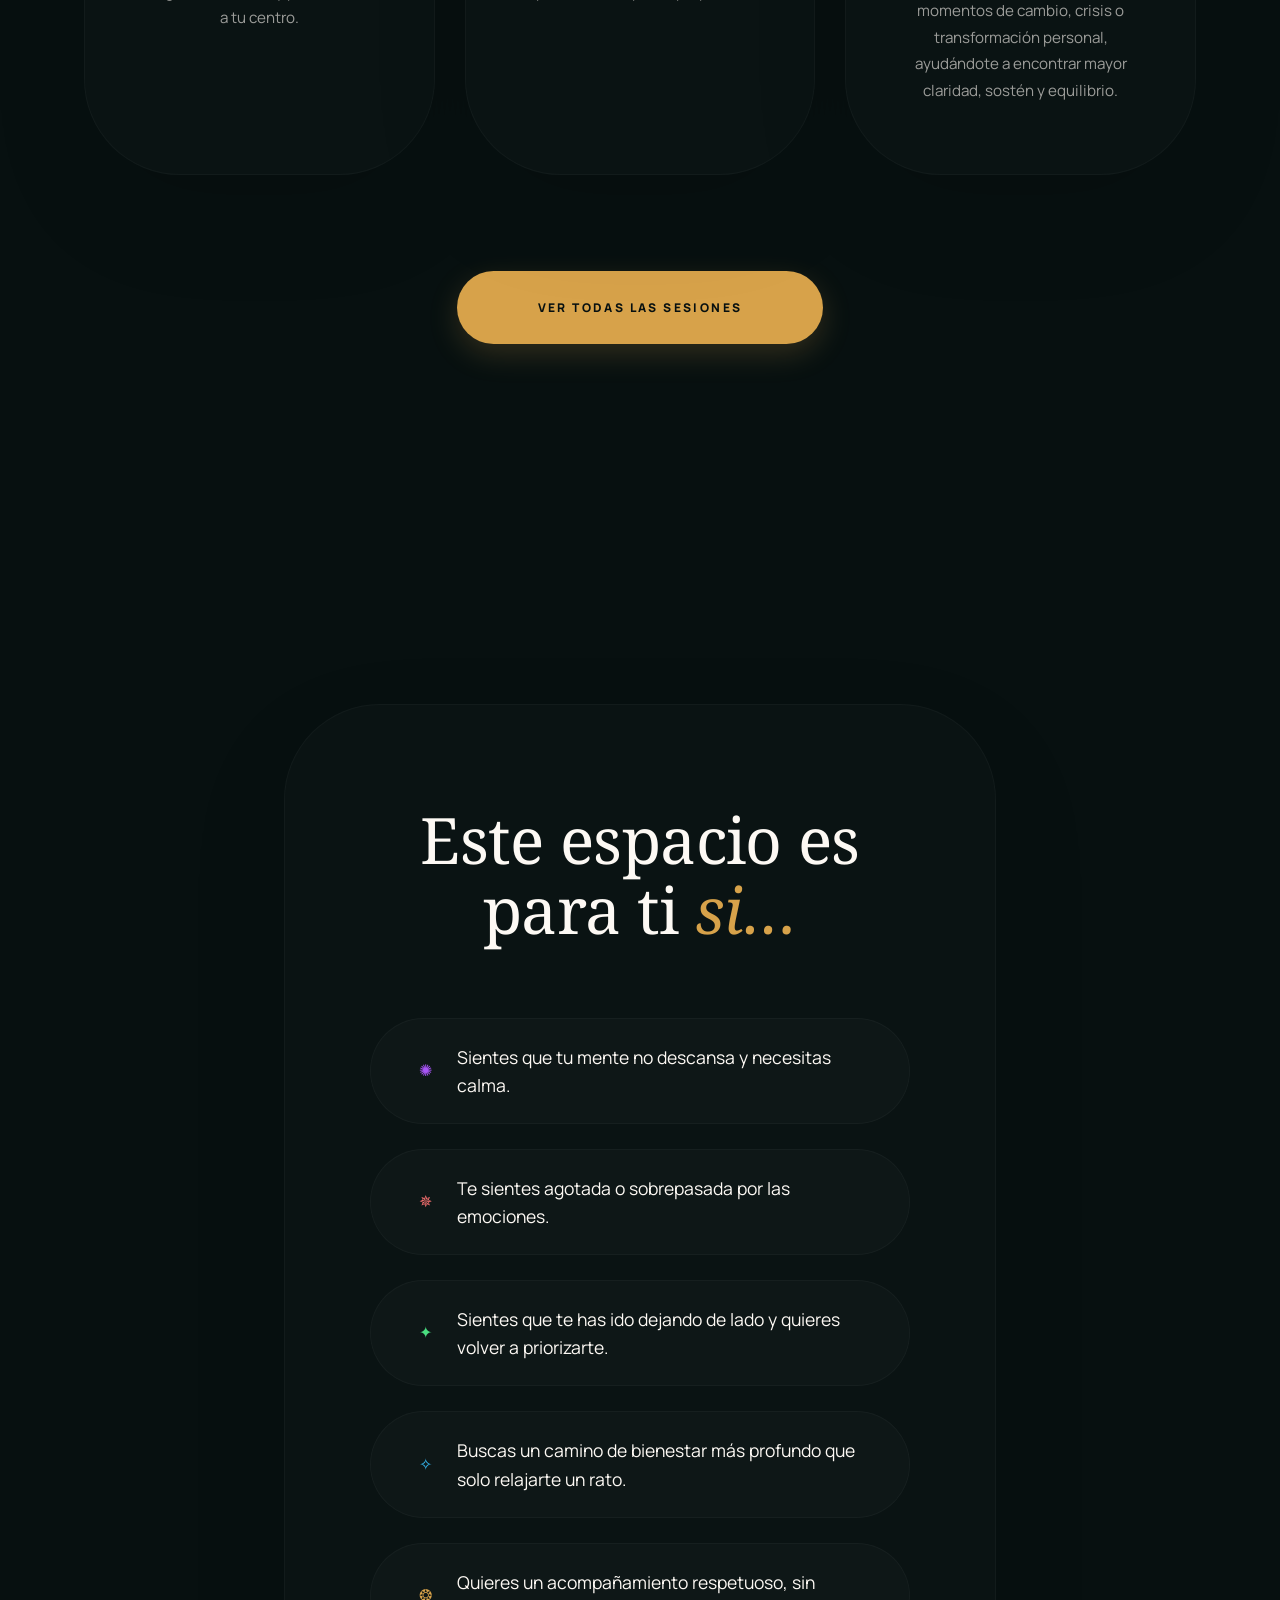
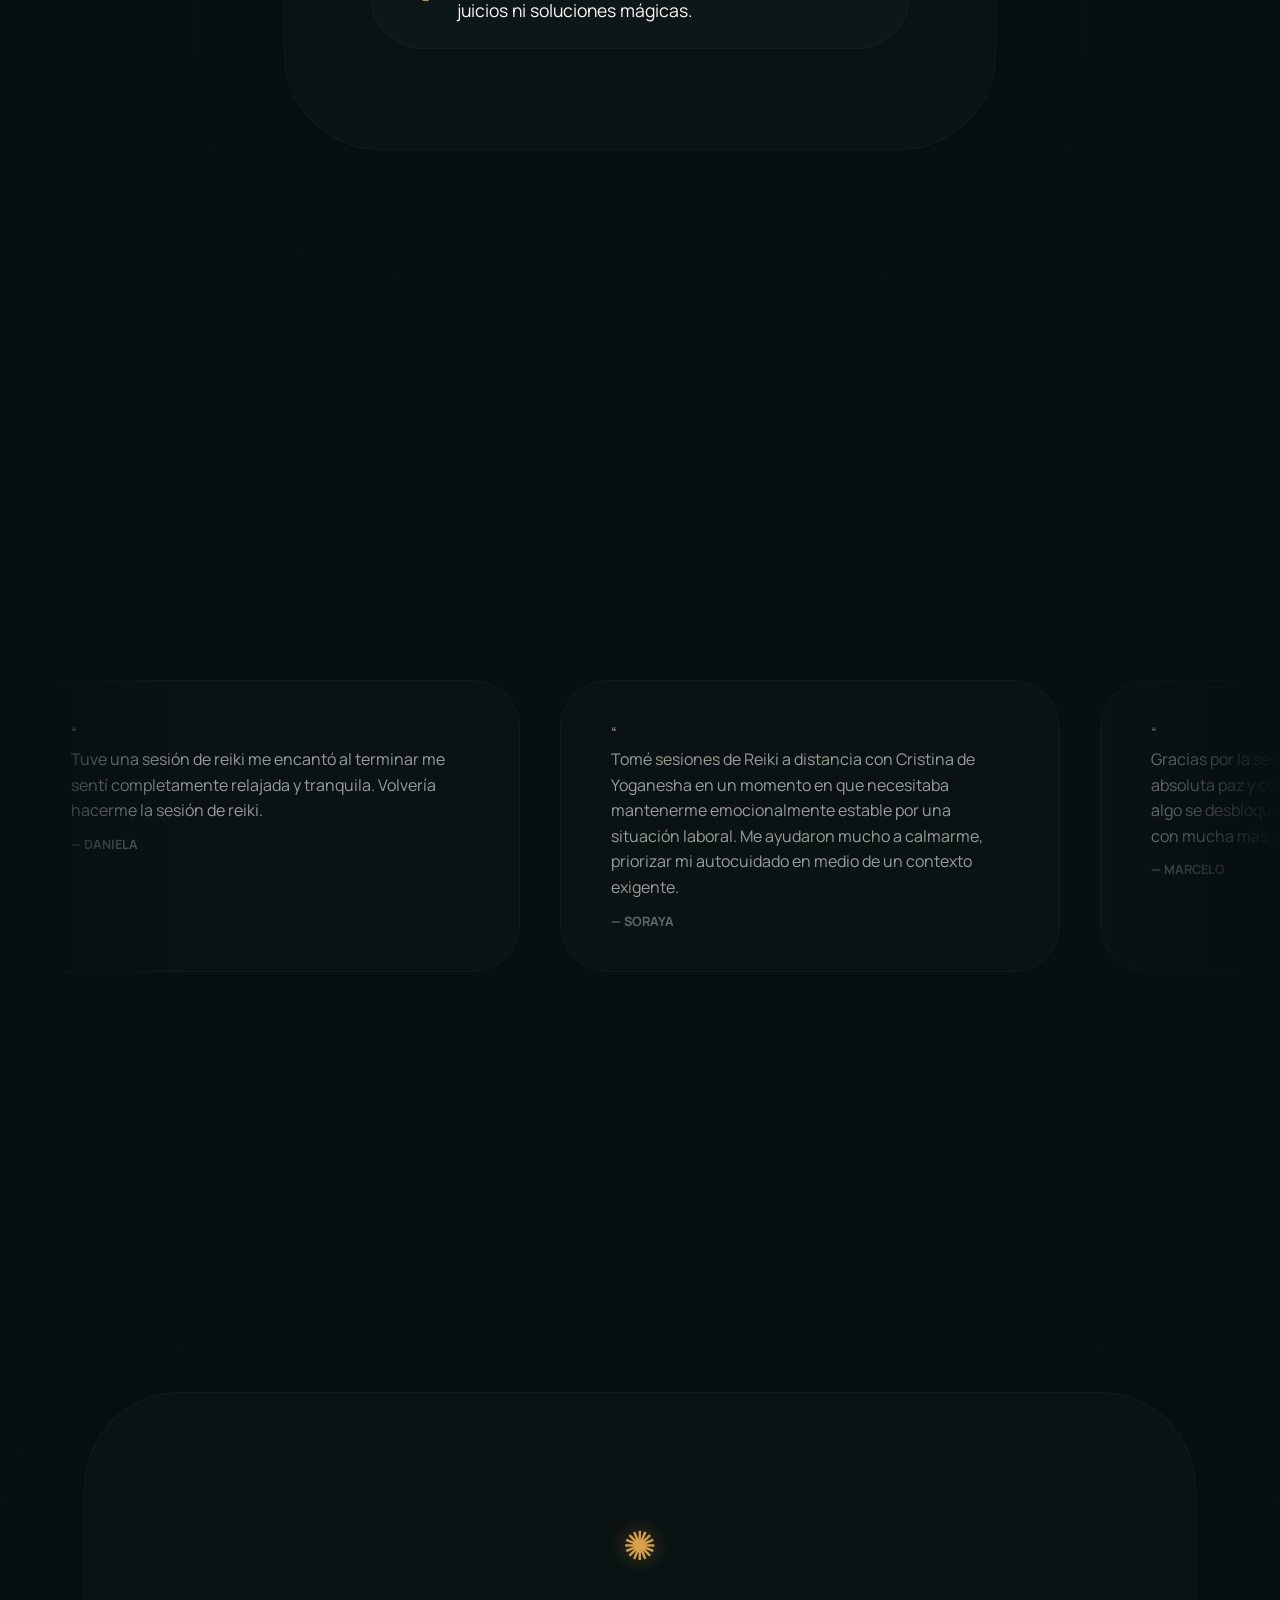
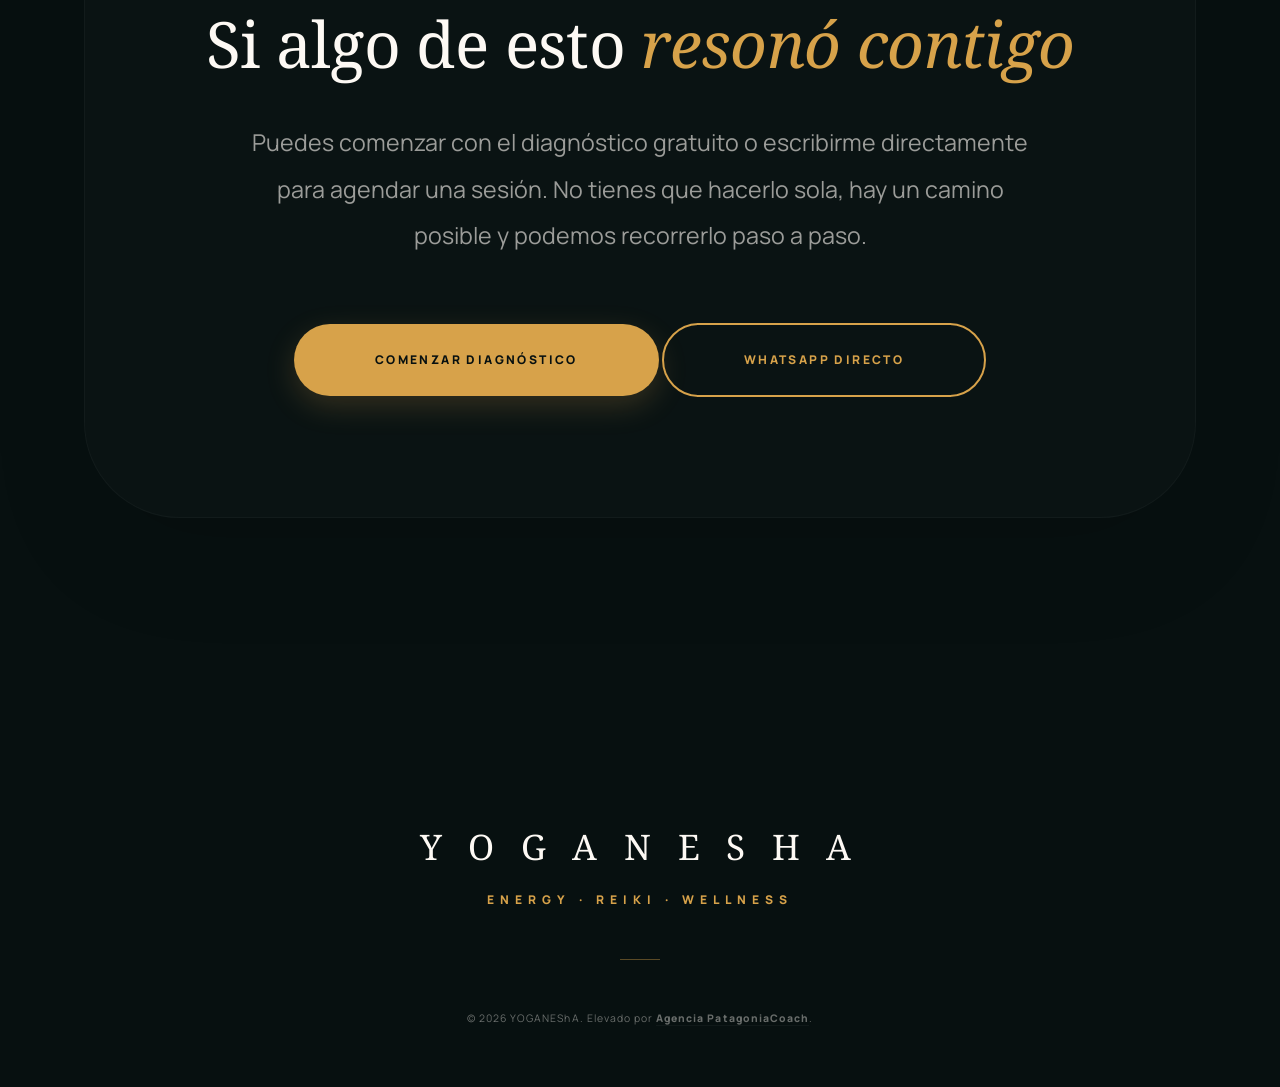
==== commit 61796371: "brand: finalize footer branding with specific spacing and H casing" ====
--- a/index.html
+++ b/index.html
@@ -3,10 +3,10 @@
 <head>
     <meta charset="UTF-8">
     <meta name="viewport" content="width=device-width, initial-scale=1.0">
-    <title>YOGANESA | El Viaje de Regreso | Cristina</title>
+    <title>YOGANEShA | El Viaje de Regreso | Cristina</title>
     <!-- Digital Sanctuary SEO & OpenGraph v62.1 -->
     <meta name="description" content="Inicia tu viaje de regreso al centro con Cristina. Reiki y Yoga consciente en el santuario digital de Yoganesha.">
-    <meta property="og:title" content="YOGANESA ✨ El Viaje de Regreso">
+    <meta property="og:title" content="YOGANEShA ✨ El Viaje de Regreso">
     <meta property="og:description" content="Armoniza tu energía, calma tu mente y vuelve a tu esencia con Cristina.">
     <meta property="og:image" content="assets/logo.webp">
     <meta property="og:type" content="website">
@@ -66,7 +66,7 @@
             <div class="hero-tilt-wrapper">
                 <div class="hero-visual reveal">
                     <div class="logo-main-group">
-                        <img src="assets/logo.webp" alt="YOGANESA Sacred Logo" id="main-logo-img">
+                        <img src="assets/logo.webp" alt="YOGANEShA Sacred Logo" id="main-logo-img">
                     </div>
                 </div>
                 <div class="hero-content reveal">
@@ -126,7 +126,7 @@
             </div>
         </section>
 
-        <!-- 🧘 3. QUÉ ES YOGANESA -->
+        <!-- 🧘 3. QUÉ ES YOGANEShA -->
         <section class="section essence" id="what-is">
             <div class="container-m reveal">
                 <div class="section-plane essence-plane" style="text-align: center; padding: 100px 10%;">
@@ -260,10 +260,10 @@
 
     <!-- 🌌 MINIMALIST FOOTER RESTORED -->
     <footer style="padding: 120px 5% 60px; text-align: center; position: relative; z-index: 10;">
-        <div style="font-family: 'Noto Serif'; font-size: 2.2rem; letter-spacing: 0.25em; color: var(--text-base); margin-bottom: 1rem;">Y O G A N E S H A</div>
+        <div style="font-family: 'Noto Serif'; font-size: 2.2rem; letter-spacing: 0.25em; color: var(--text-base); margin-bottom: 1rem;">Y O G A N  E S H A</div>
         <p style="color: var(--accent); letter-spacing: 0.5em; font-weight: 800; text-transform: uppercase; font-size: 0.75rem;">Energy · Reiki · Wellness</p>
         <div style="width: 40px; height: 1px; background: var(--accent); margin: 50px auto; opacity: 0.4;"></div>
-        <p style="font-size: 0.65rem; opacity: 0.4; letter-spacing: 0.1em;">© 2026 YOGANESA. Elevado por <a href="https://agenciapatagoniacoach.cl" style="color: inherit; text-decoration: none; font-weight: 800; border-bottom: 1px solid rgba(255,255,255,0.1); transition: 0.3s var(--transition);">Agencia PatagoniaCoach</a>.</p>
+        <p style="font-size: 0.65rem; opacity: 0.4; letter-spacing: 0.1em;">© 2026 YOGANEShA. Elevado por <a href="https://agenciapatagoniacoach.cl" style="color: inherit; text-decoration: none; font-weight: 800; border-bottom: 1px solid rgba(255,255,255,0.1); transition: 0.3s var(--transition);">Agencia PatagoniaCoach</a>.</p>
     </footer>
 
     <!-- CACHE BUSTER v63.0 -->
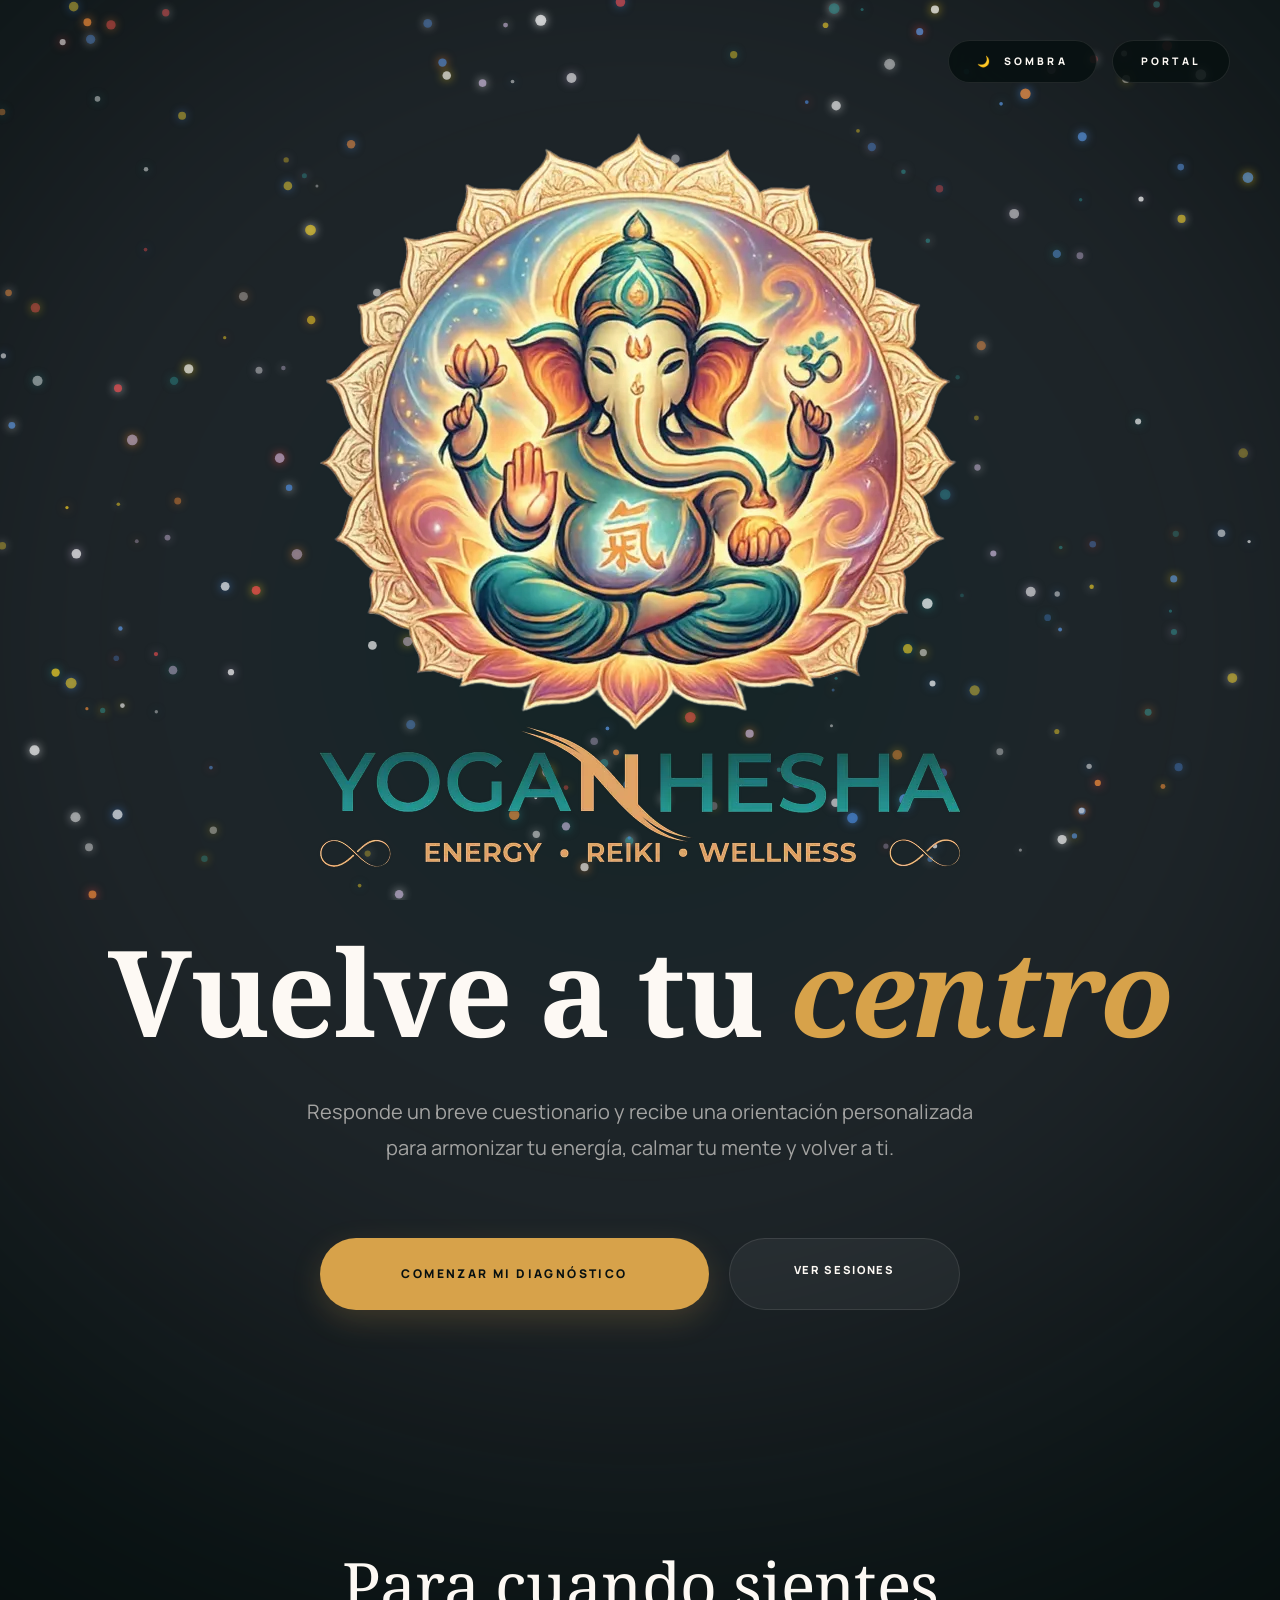
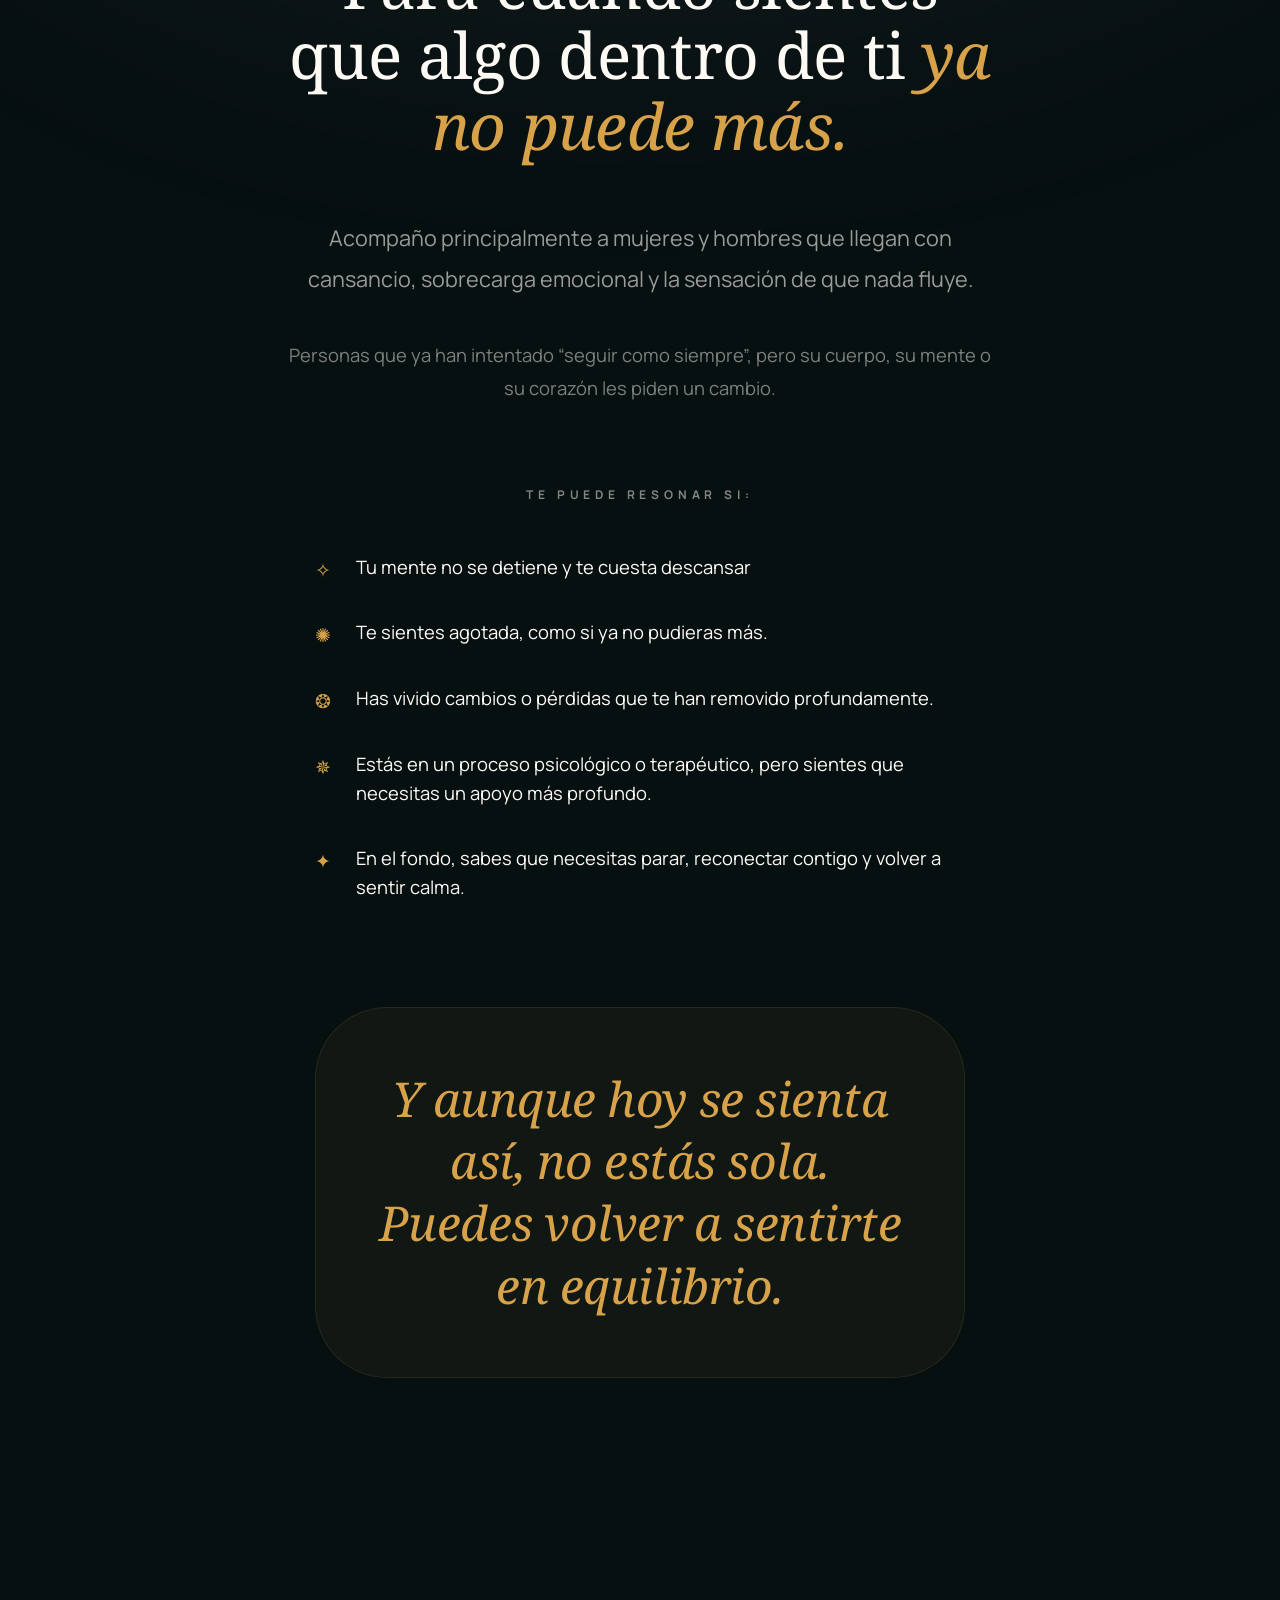
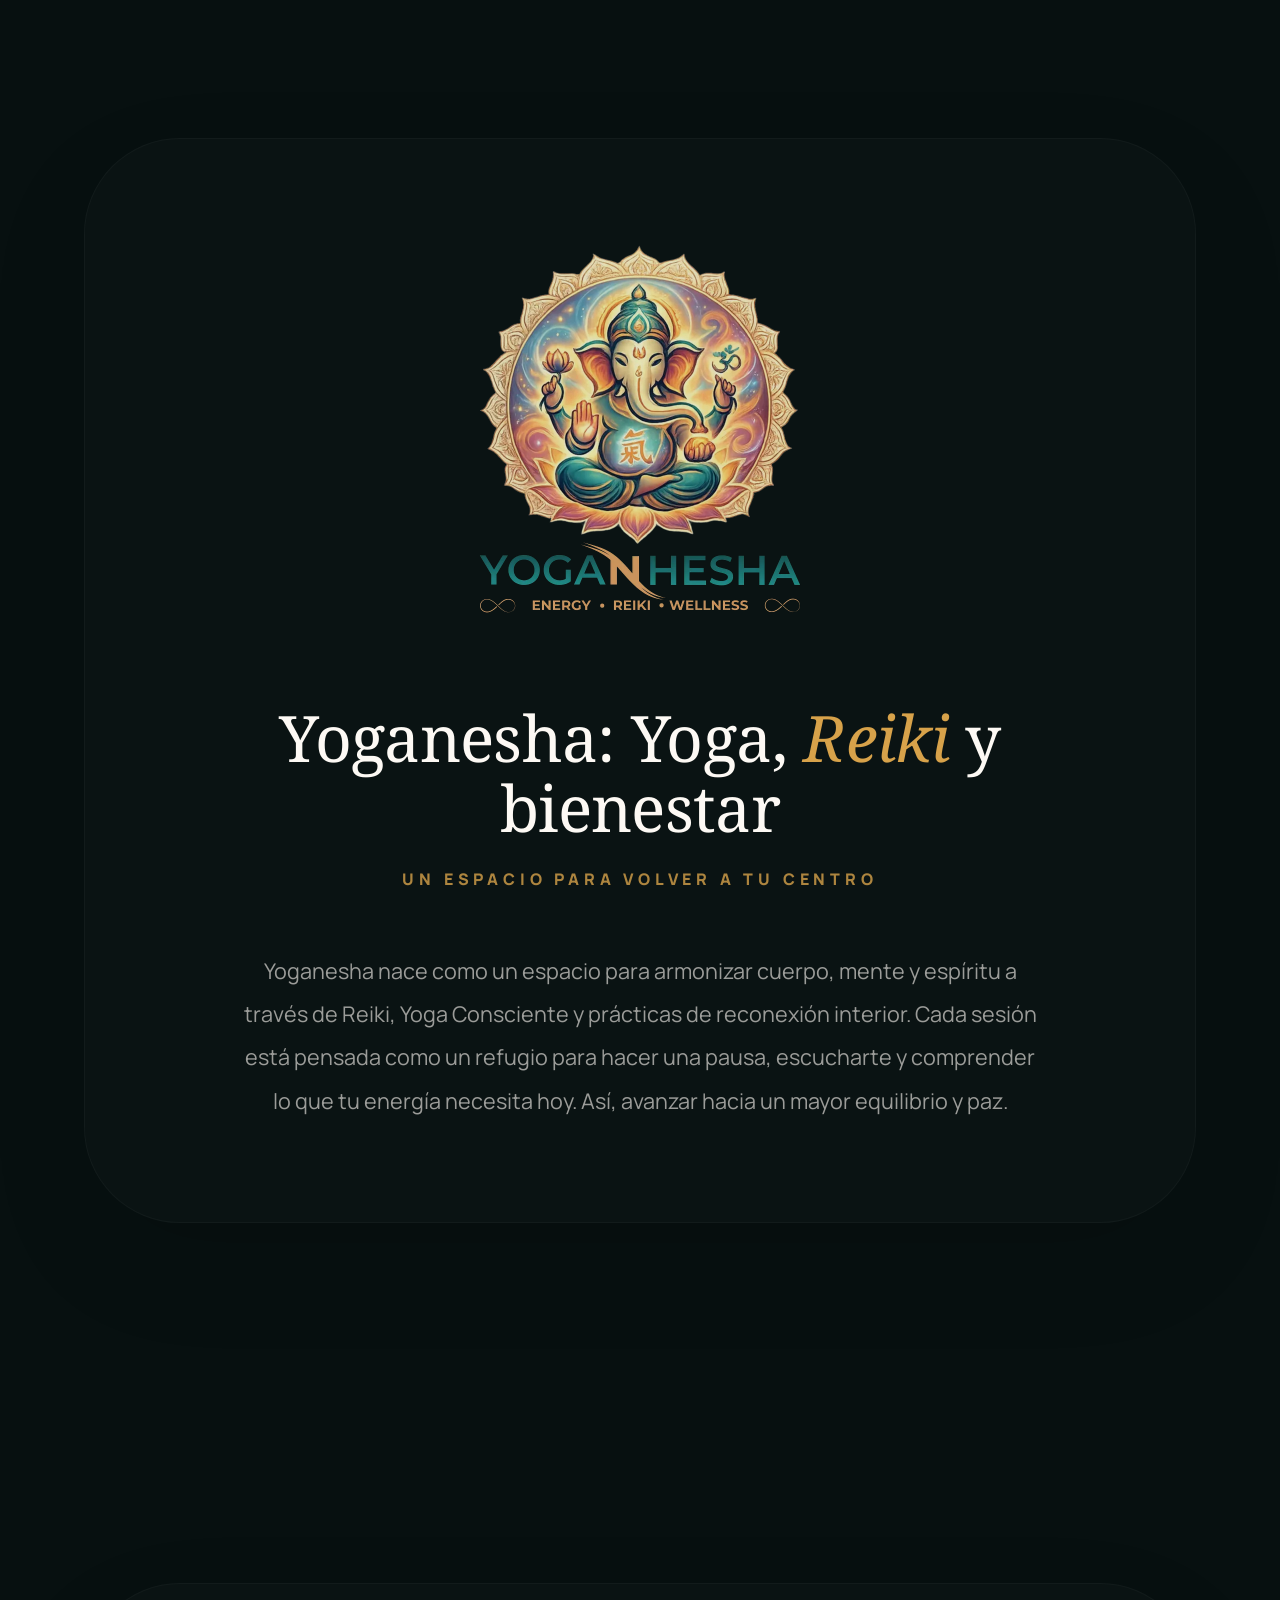
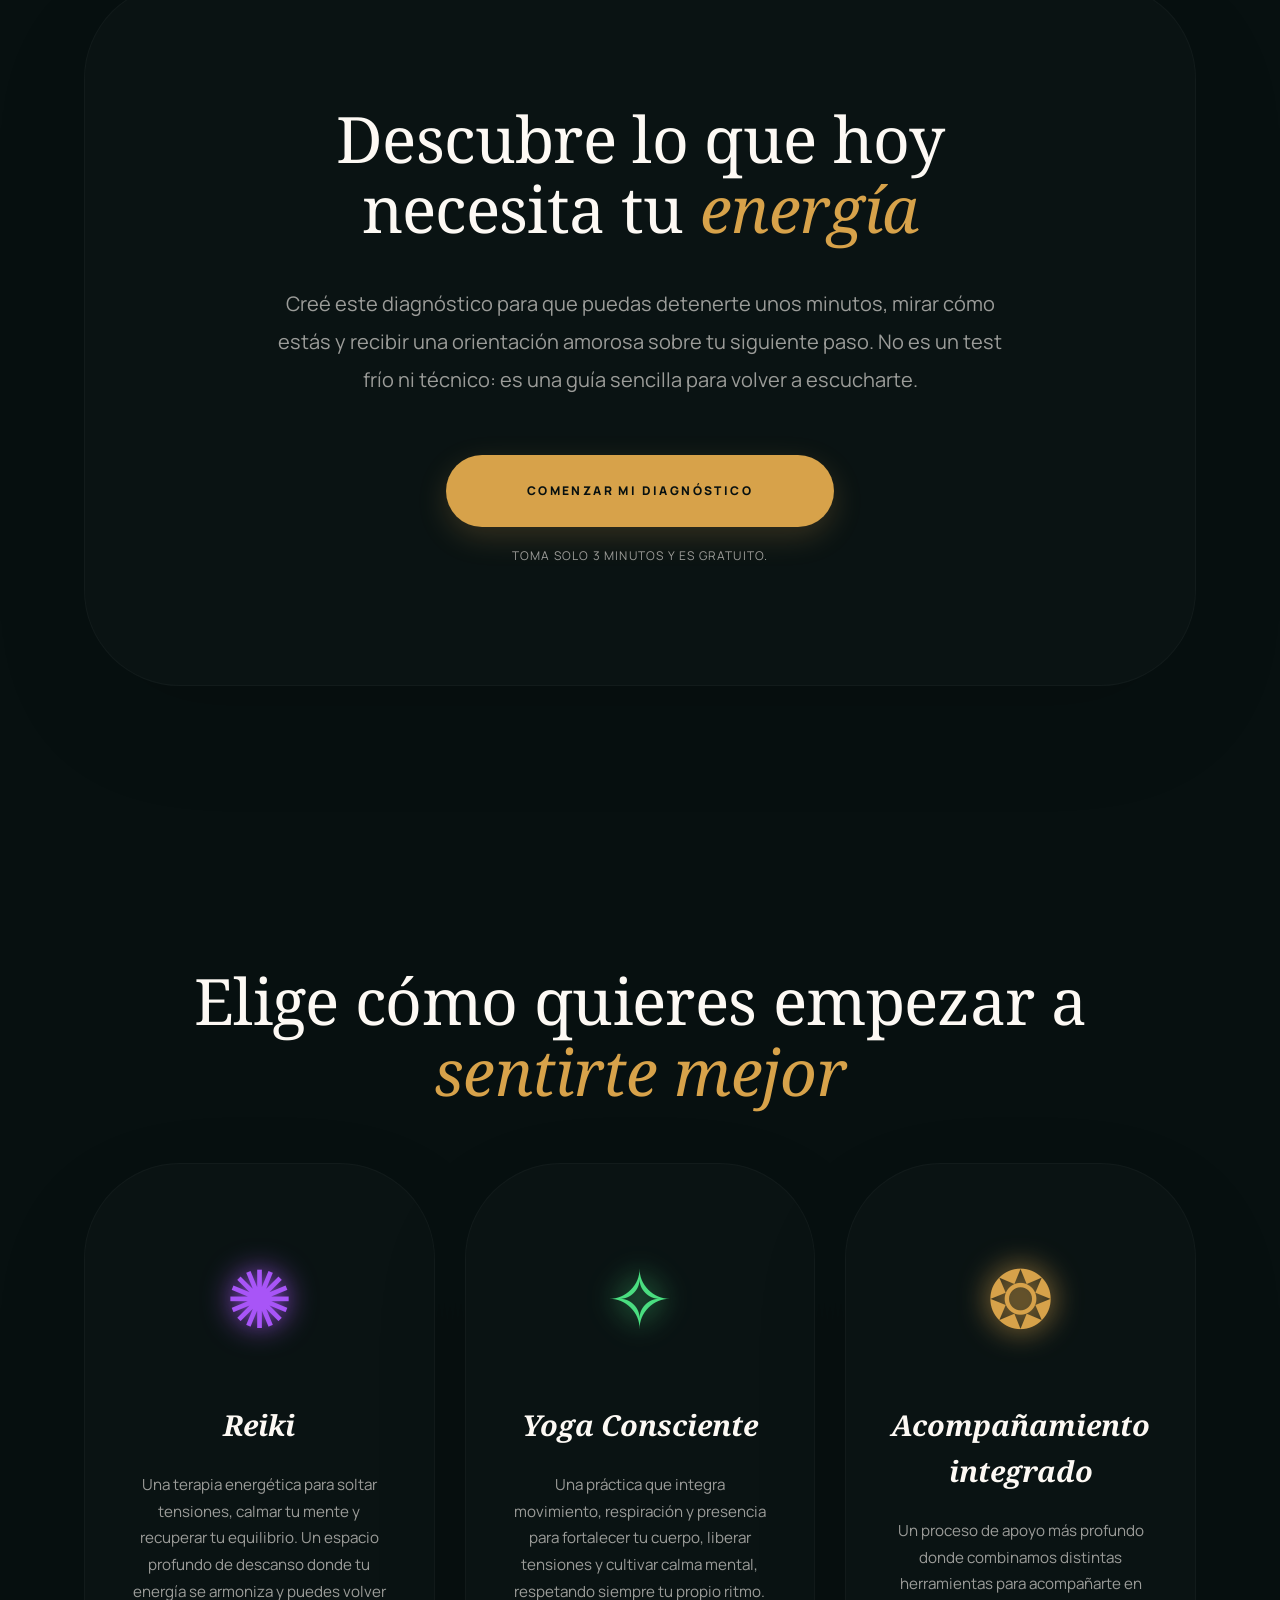
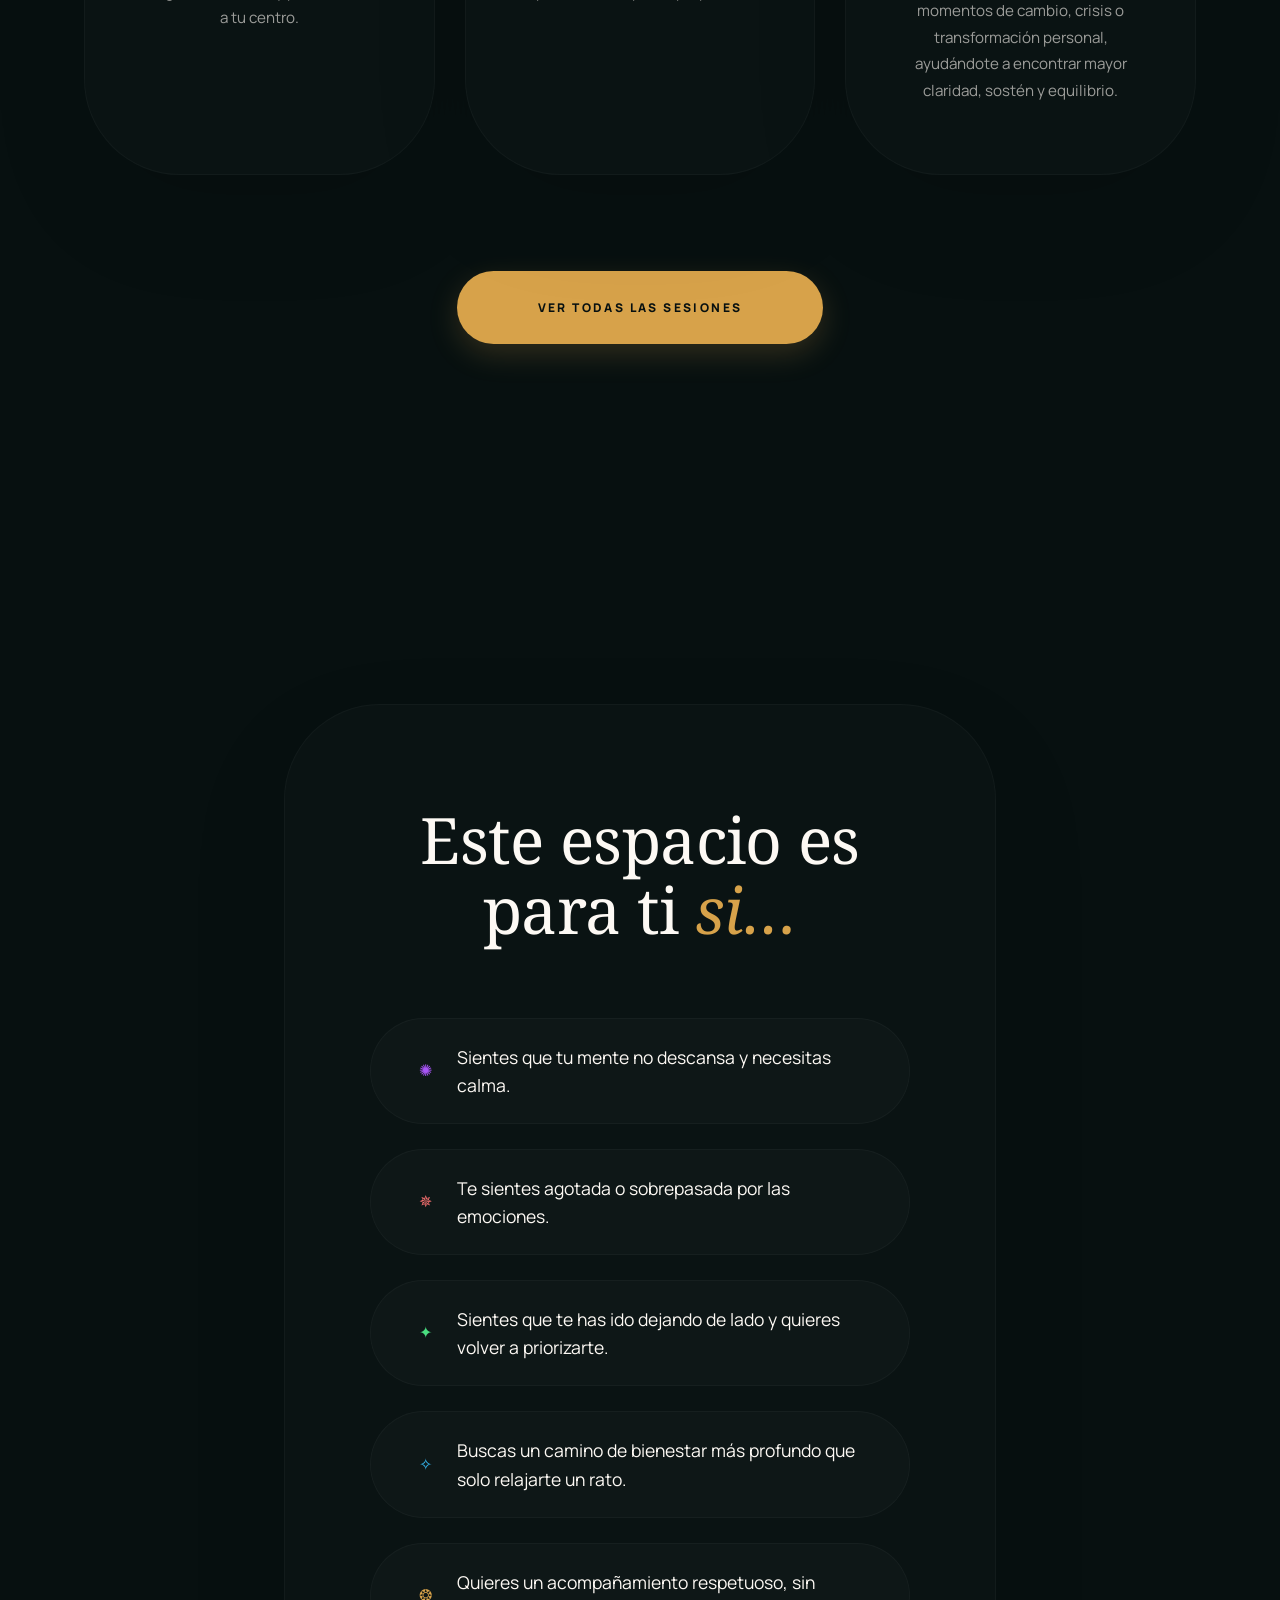
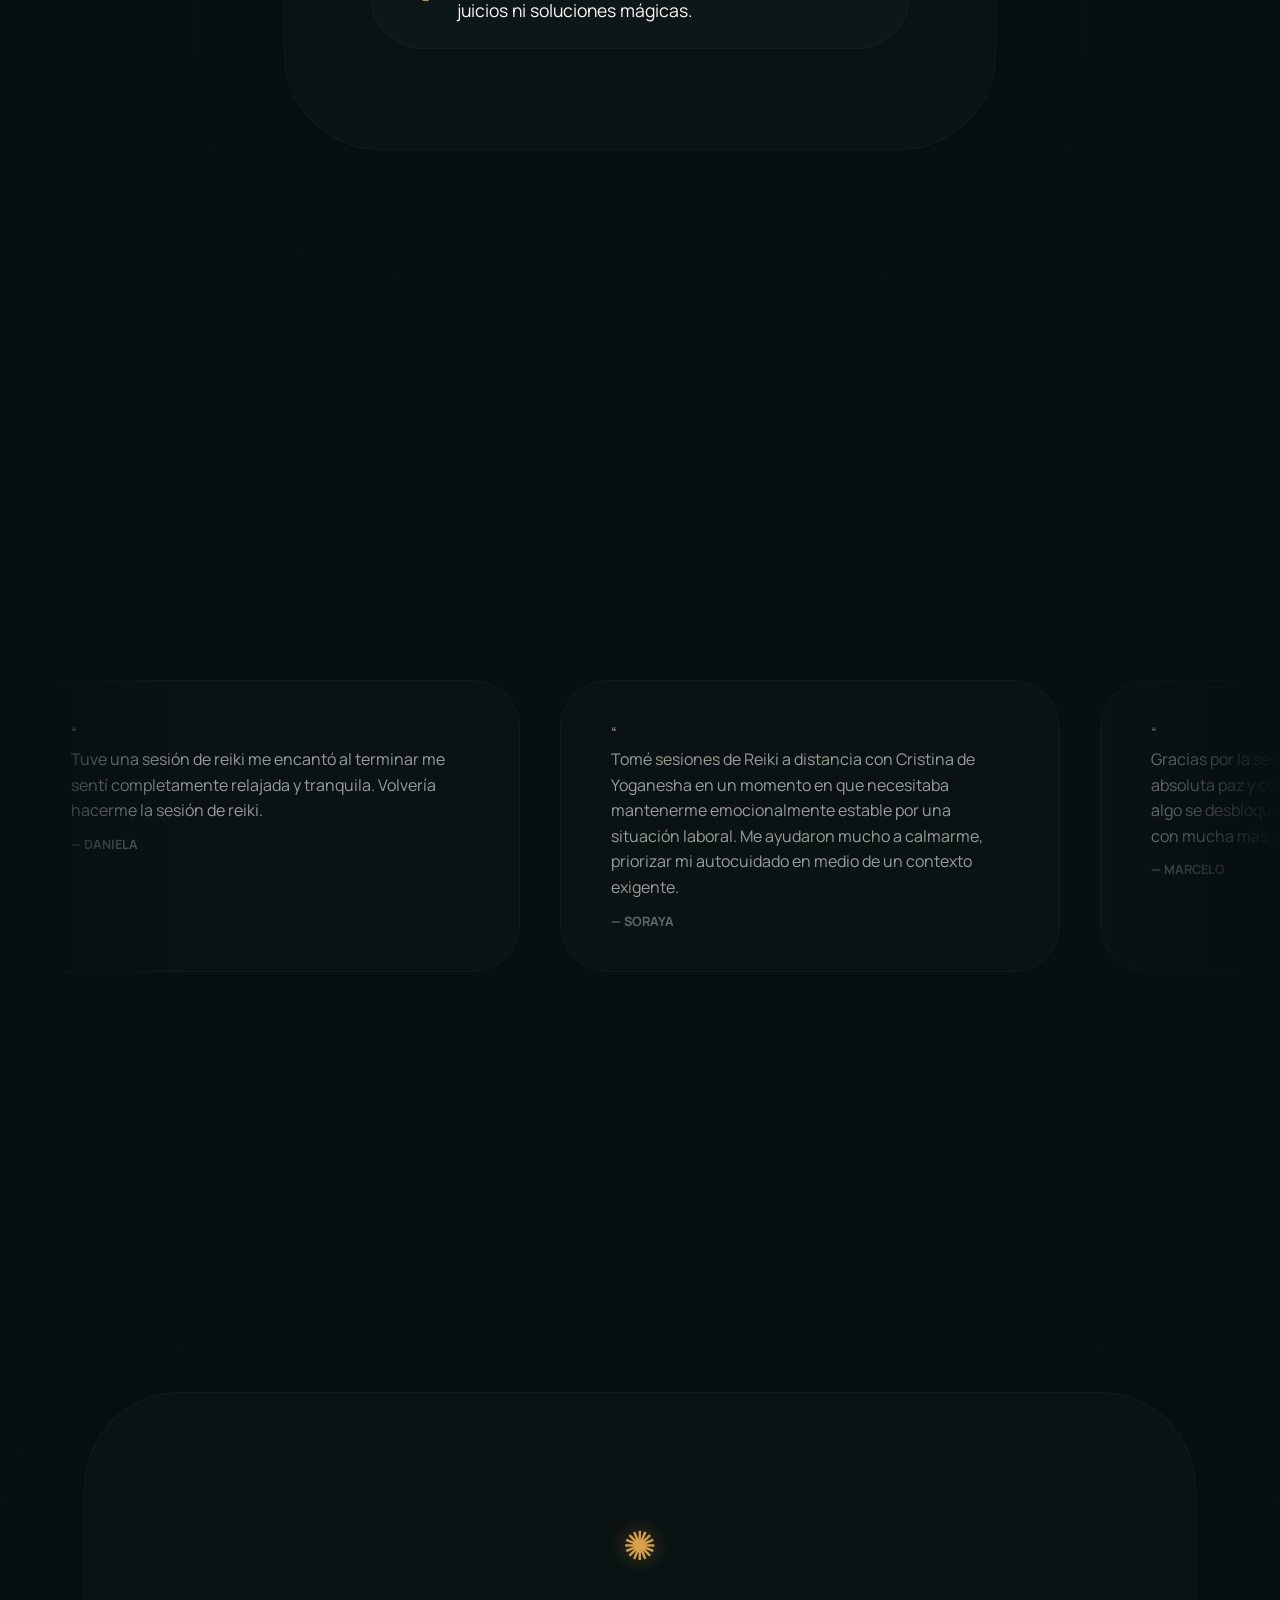
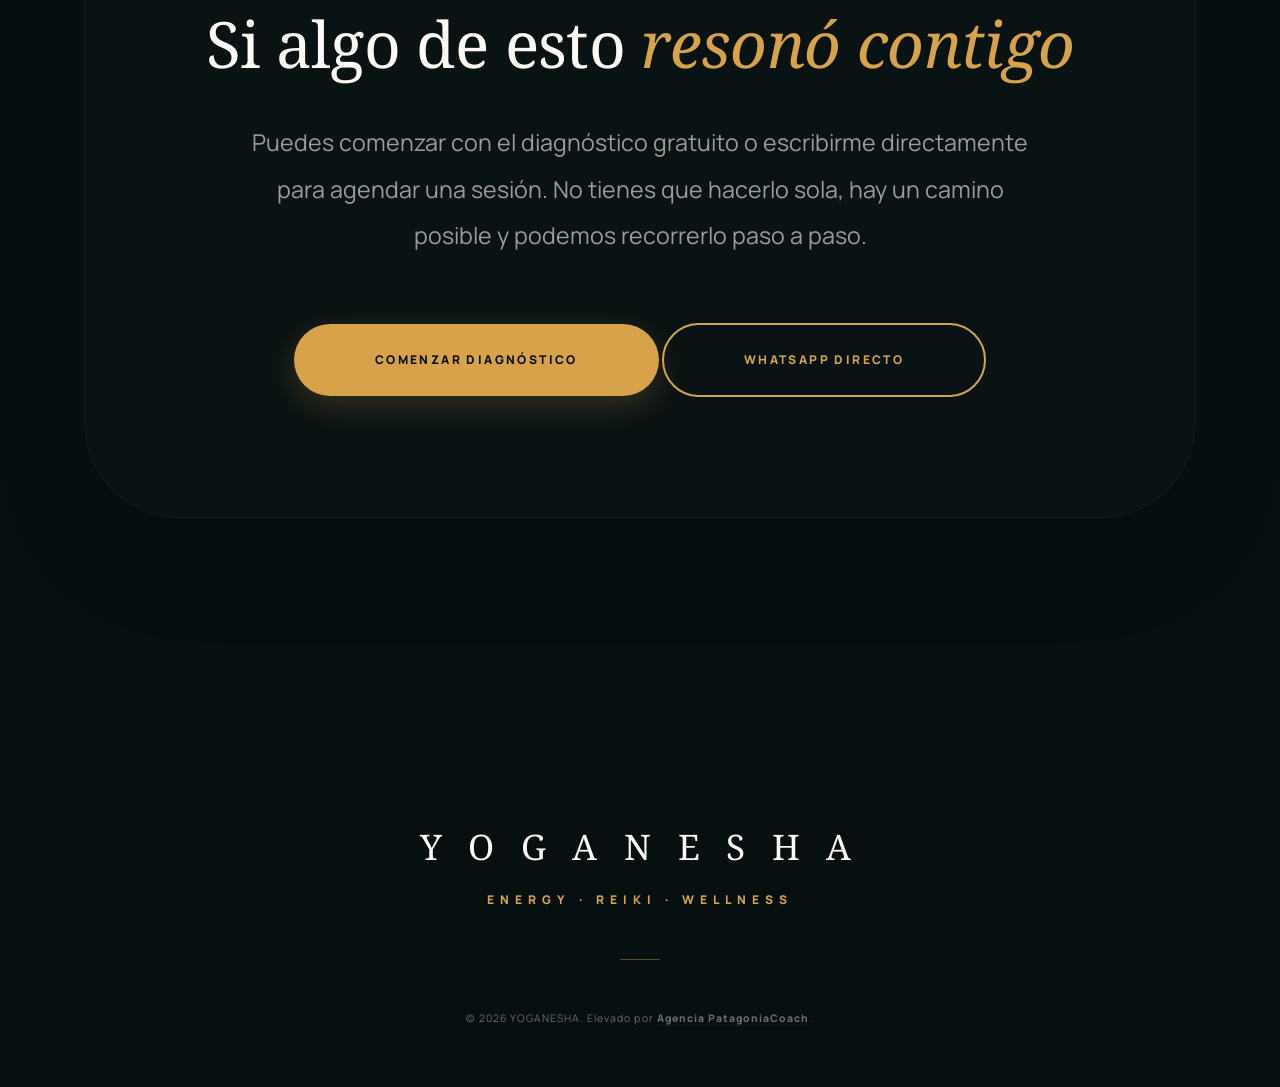
==== commit 483775b5: "brand: fix branding typo to YOGANESHA all-caps" ====
--- a/index.html
+++ b/index.html
@@ -3,10 +3,10 @@
 <head>
     <meta charset="UTF-8">
     <meta name="viewport" content="width=device-width, initial-scale=1.0">
-    <title>YOGANEShA | El Viaje de Regreso | Cristina</title>
+    <title>YOGANESHA | El Viaje de Regreso | Cristina</title>
     <!-- Digital Sanctuary SEO & OpenGraph v62.1 -->
     <meta name="description" content="Inicia tu viaje de regreso al centro con Cristina. Reiki y Yoga consciente en el santuario digital de Yoganesha.">
-    <meta property="og:title" content="YOGANEShA ✨ El Viaje de Regreso">
+    <meta property="og:title" content="YOGANESHA ✨ El Viaje de Regreso">
     <meta property="og:description" content="Armoniza tu energía, calma tu mente y vuelve a tu esencia con Cristina.">
     <meta property="og:image" content="assets/logo.webp">
     <meta property="og:type" content="website">
@@ -66,7 +66,7 @@
             <div class="hero-tilt-wrapper">
                 <div class="hero-visual reveal">
                     <div class="logo-main-group">
-                        <img src="assets/logo.webp" alt="YOGANEShA Sacred Logo" id="main-logo-img">
+                        <img src="assets/logo.webp" alt="YOGANESHA Sacred Logo" id="main-logo-img">
                     </div>
                 </div>
                 <div class="hero-content reveal">
@@ -126,7 +126,7 @@
             </div>
         </section>
 
-        <!-- 🧘 3. QUÉ ES YOGANEShA -->
+        <!-- 🧘 3. QUÉ ES YOGANESHA -->
         <section class="section essence" id="what-is">
             <div class="container-m reveal">
                 <div class="section-plane essence-plane" style="text-align: center; padding: 100px 10%;">
@@ -263,7 +263,7 @@
         <div style="font-family: 'Noto Serif'; font-size: 2.2rem; letter-spacing: 0.25em; color: var(--text-base); margin-bottom: 1rem;">Y O G A N  E S H A</div>
         <p style="color: var(--accent); letter-spacing: 0.5em; font-weight: 800; text-transform: uppercase; font-size: 0.75rem;">Energy · Reiki · Wellness</p>
         <div style="width: 40px; height: 1px; background: var(--accent); margin: 50px auto; opacity: 0.4;"></div>
-        <p style="font-size: 0.65rem; opacity: 0.4; letter-spacing: 0.1em;">© 2026 YOGANEShA. Elevado por <a href="https://agenciapatagoniacoach.cl" style="color: inherit; text-decoration: none; font-weight: 800; border-bottom: 1px solid rgba(255,255,255,0.1); transition: 0.3s var(--transition);">Agencia PatagoniaCoach</a>.</p>
+        <p style="font-size: 0.65rem; opacity: 0.4; letter-spacing: 0.1em;">© 2026 YOGANESHA. Elevado por <a href="https://agenciapatagoniacoach.cl" style="color: inherit; text-decoration: none; font-weight: 800; border-bottom: 1px solid rgba(255,255,255,0.1); transition: 0.3s var(--transition);">Agencia PatagoniaCoach</a>.</p>
     </footer>
 
     <!-- CACHE BUSTER v63.0 -->
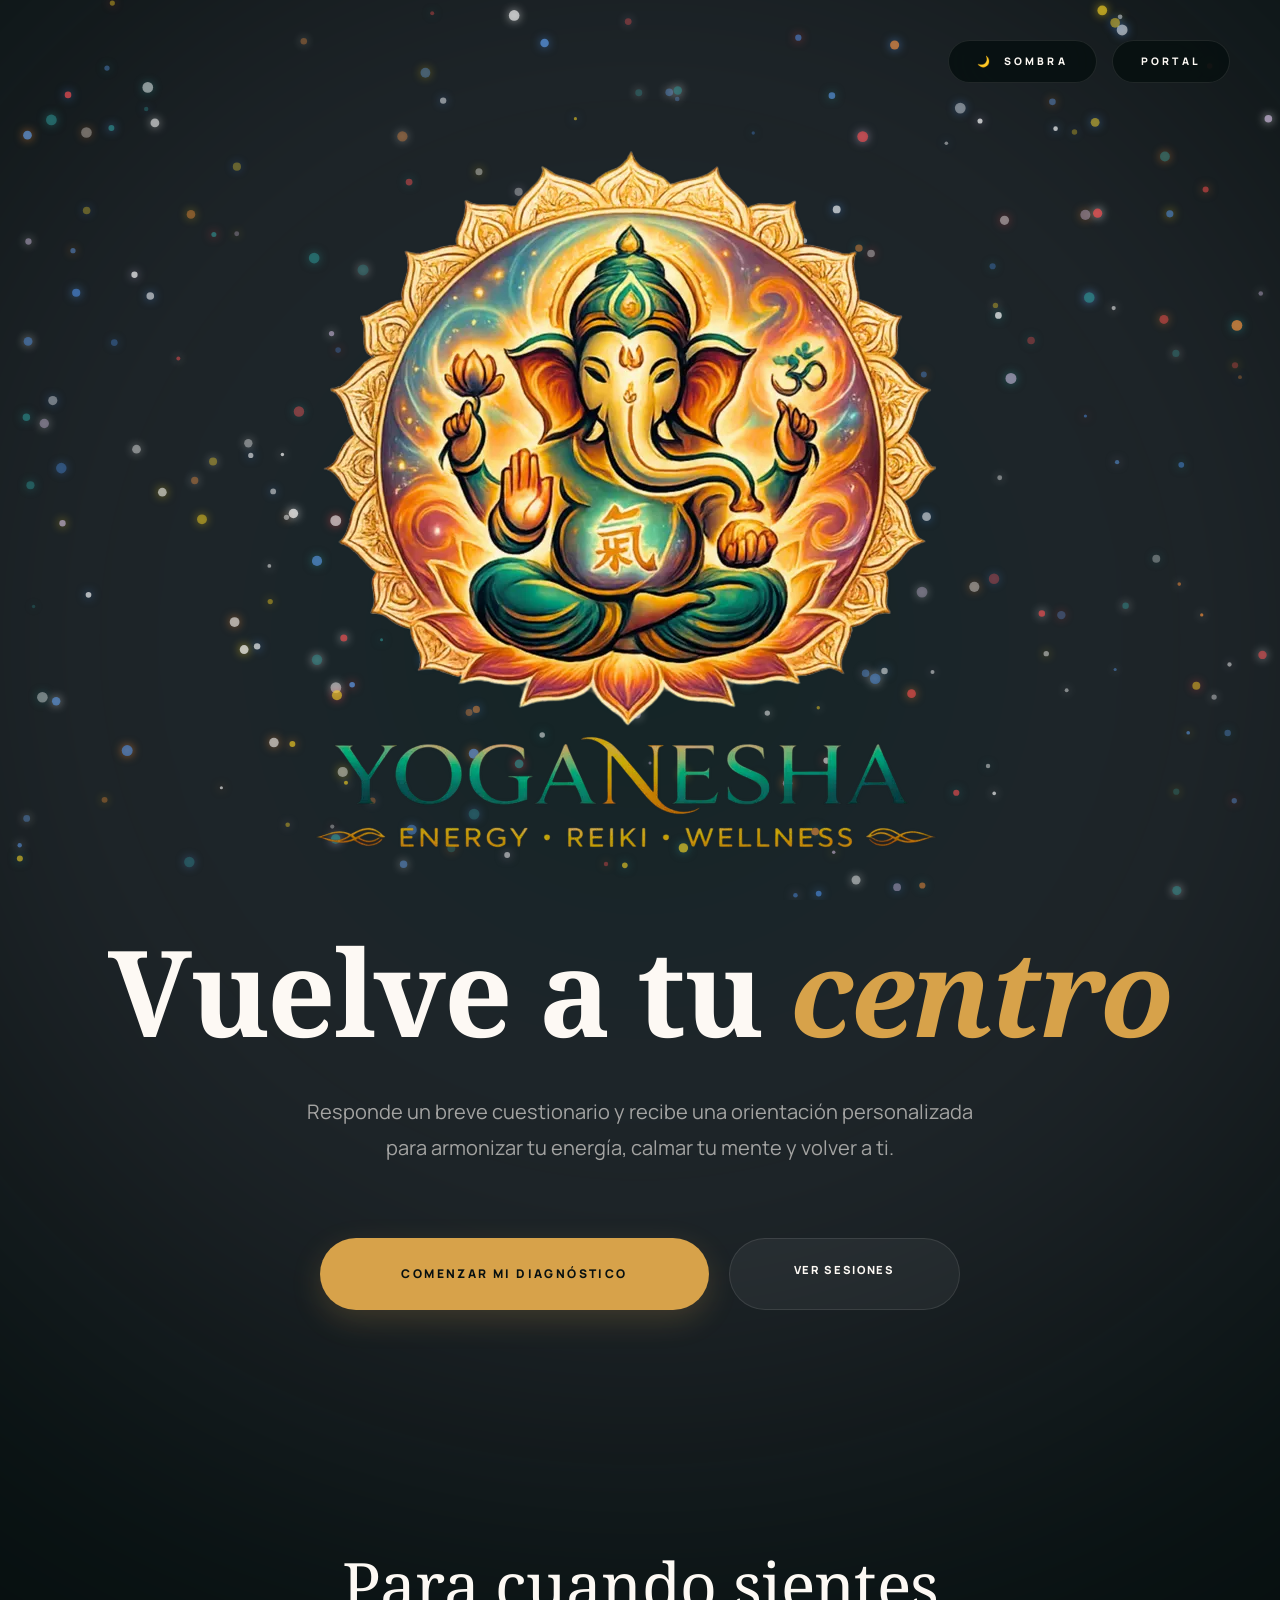
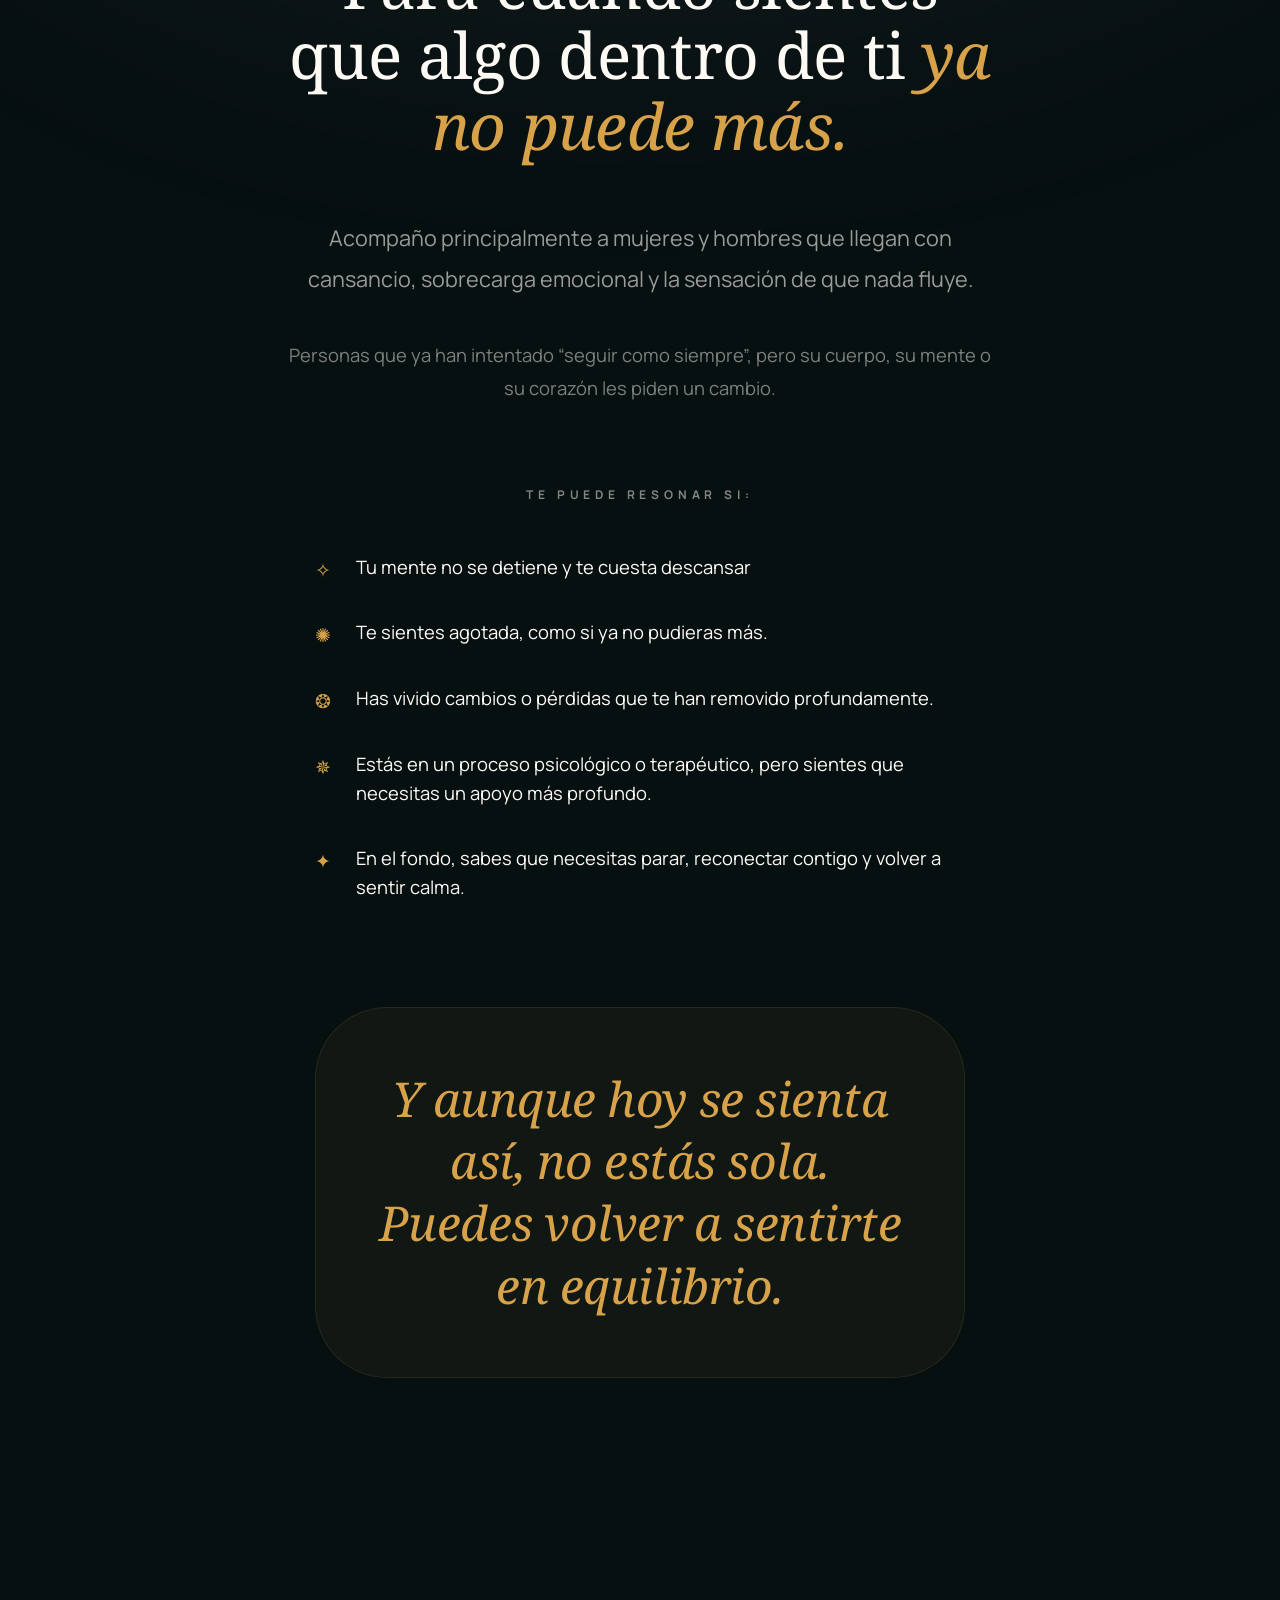
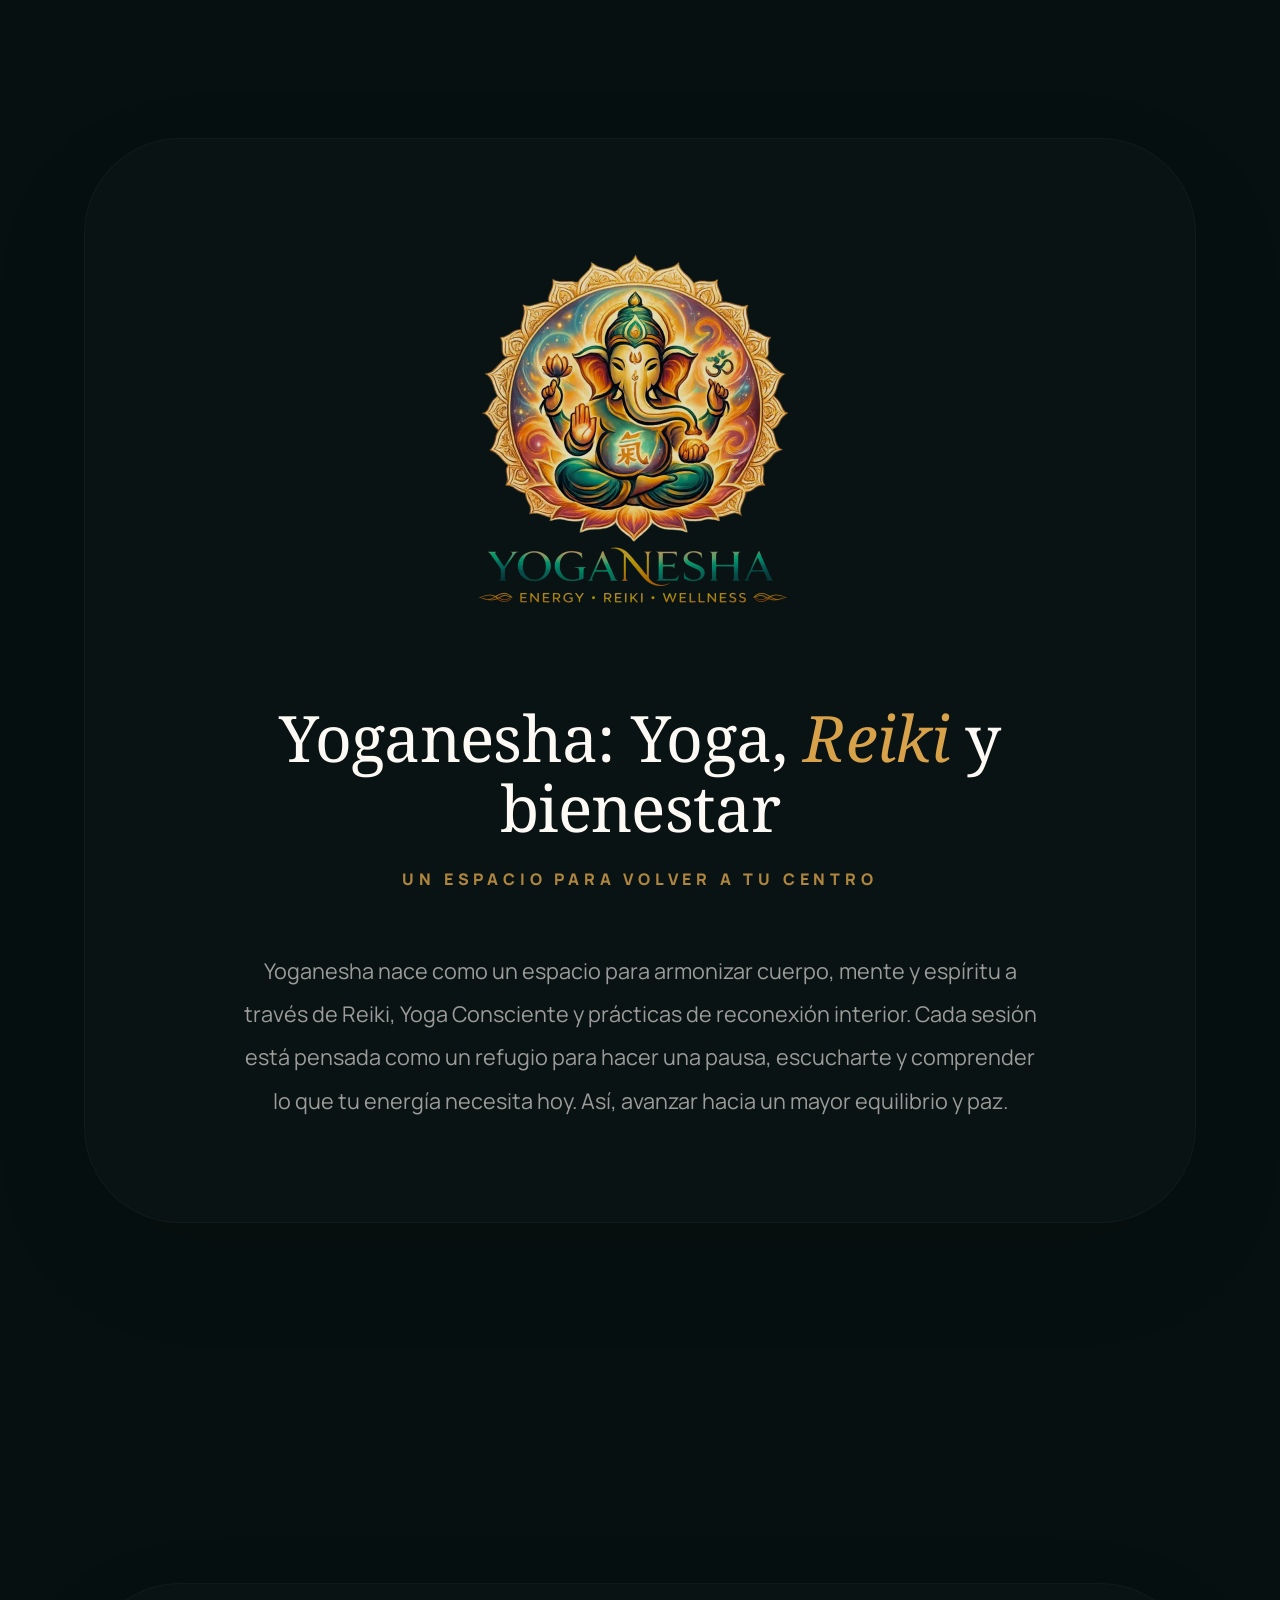
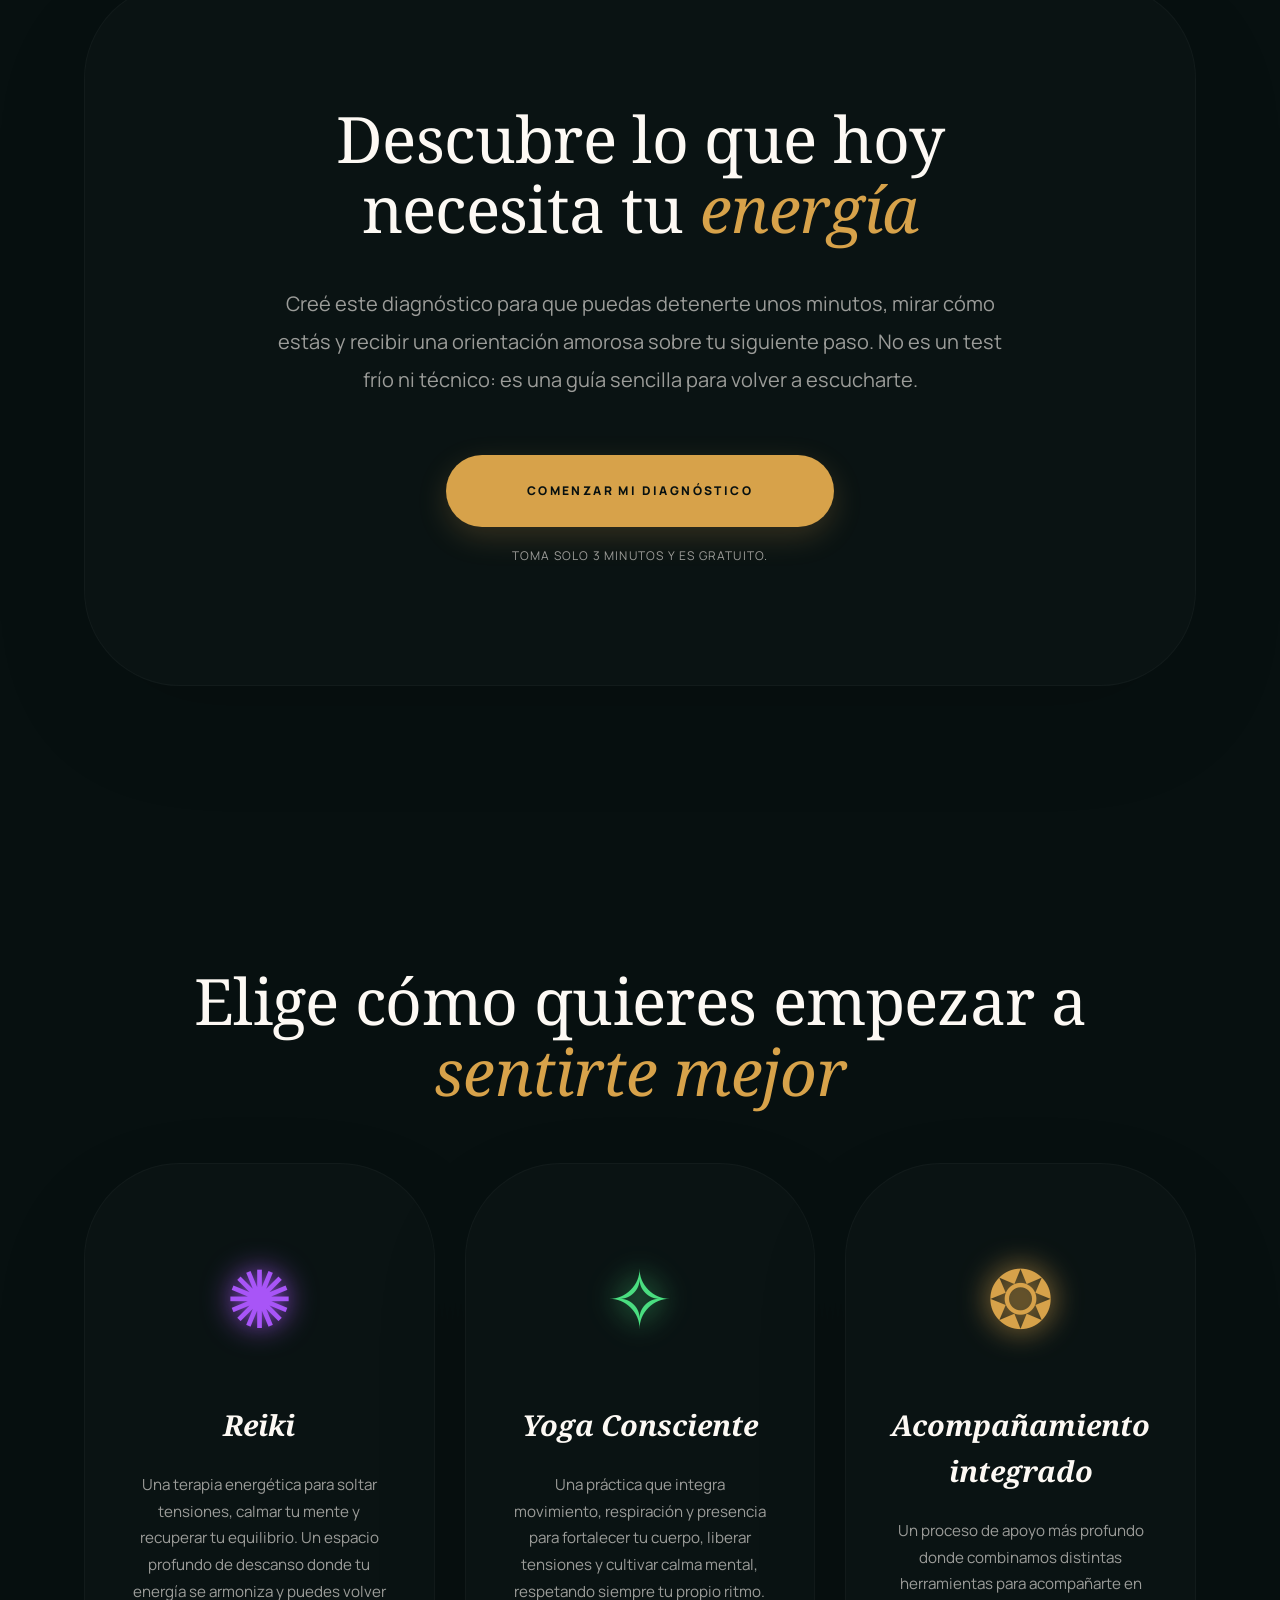
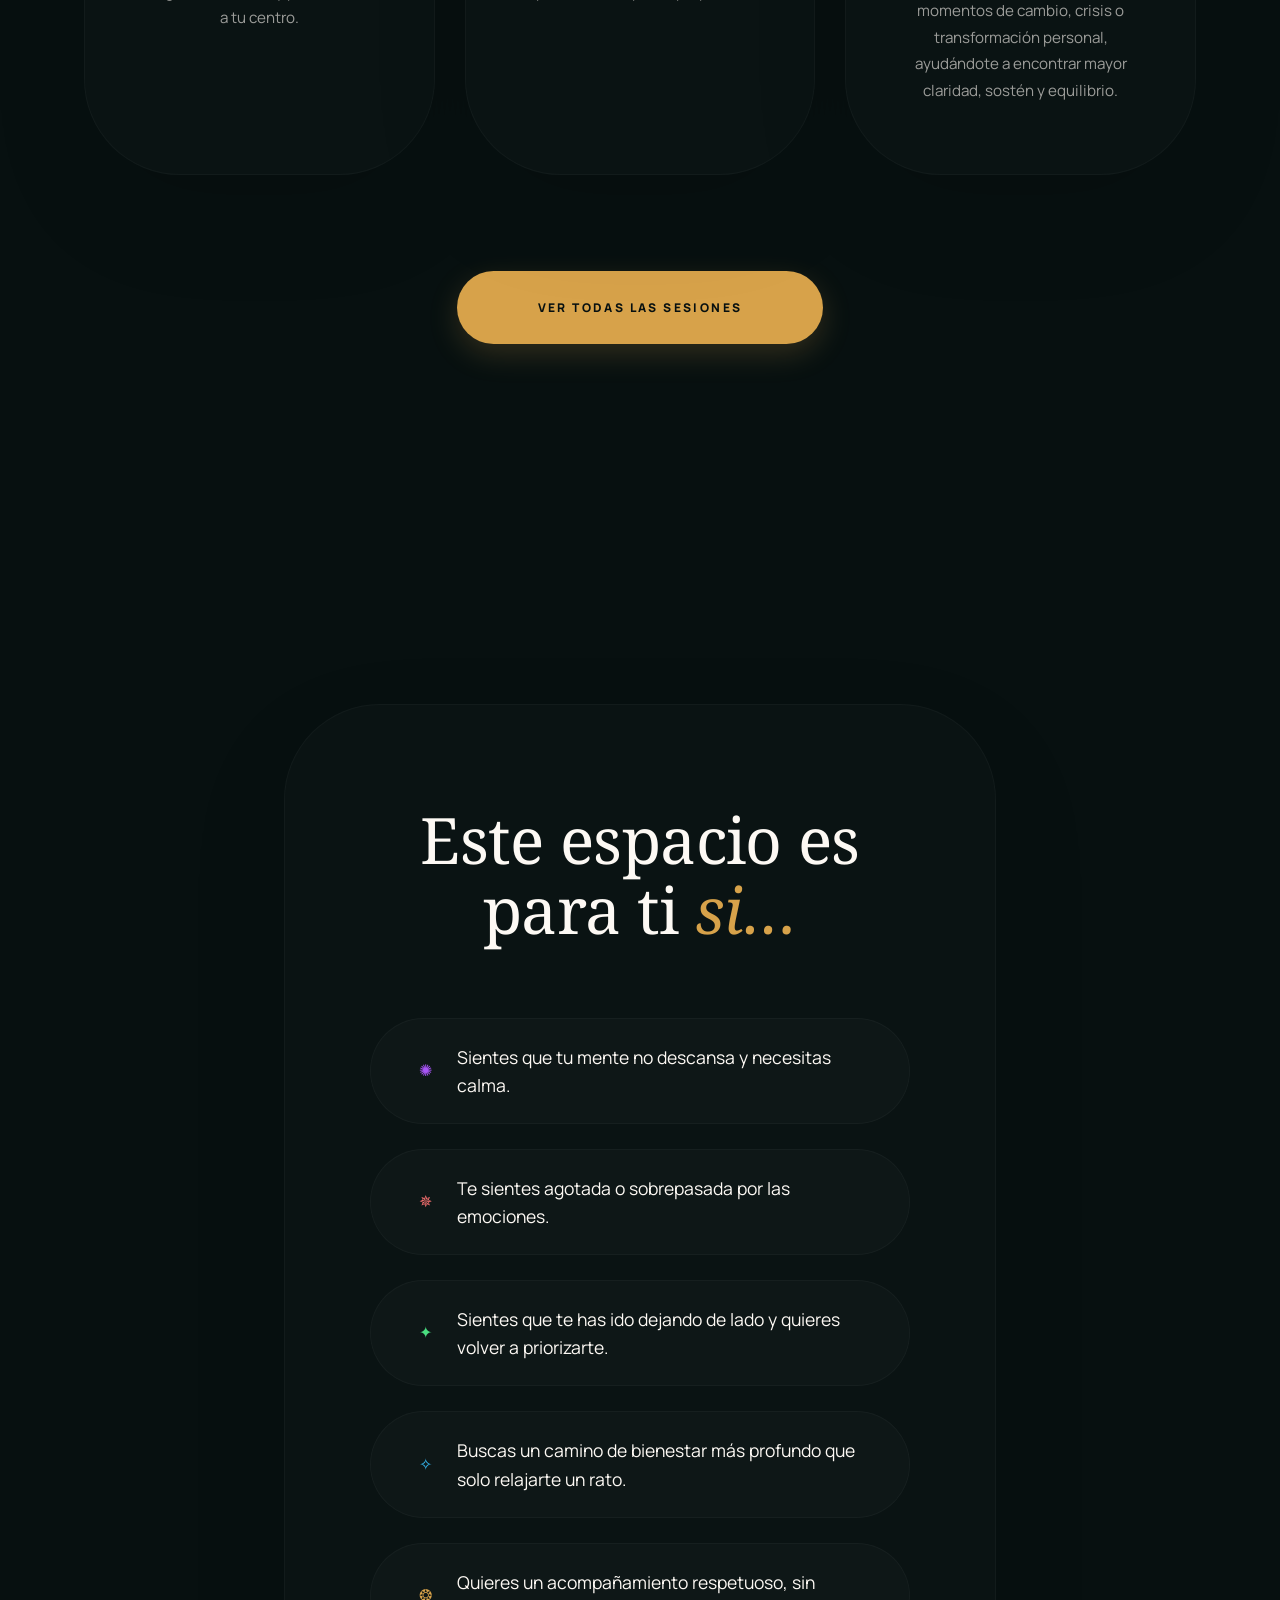
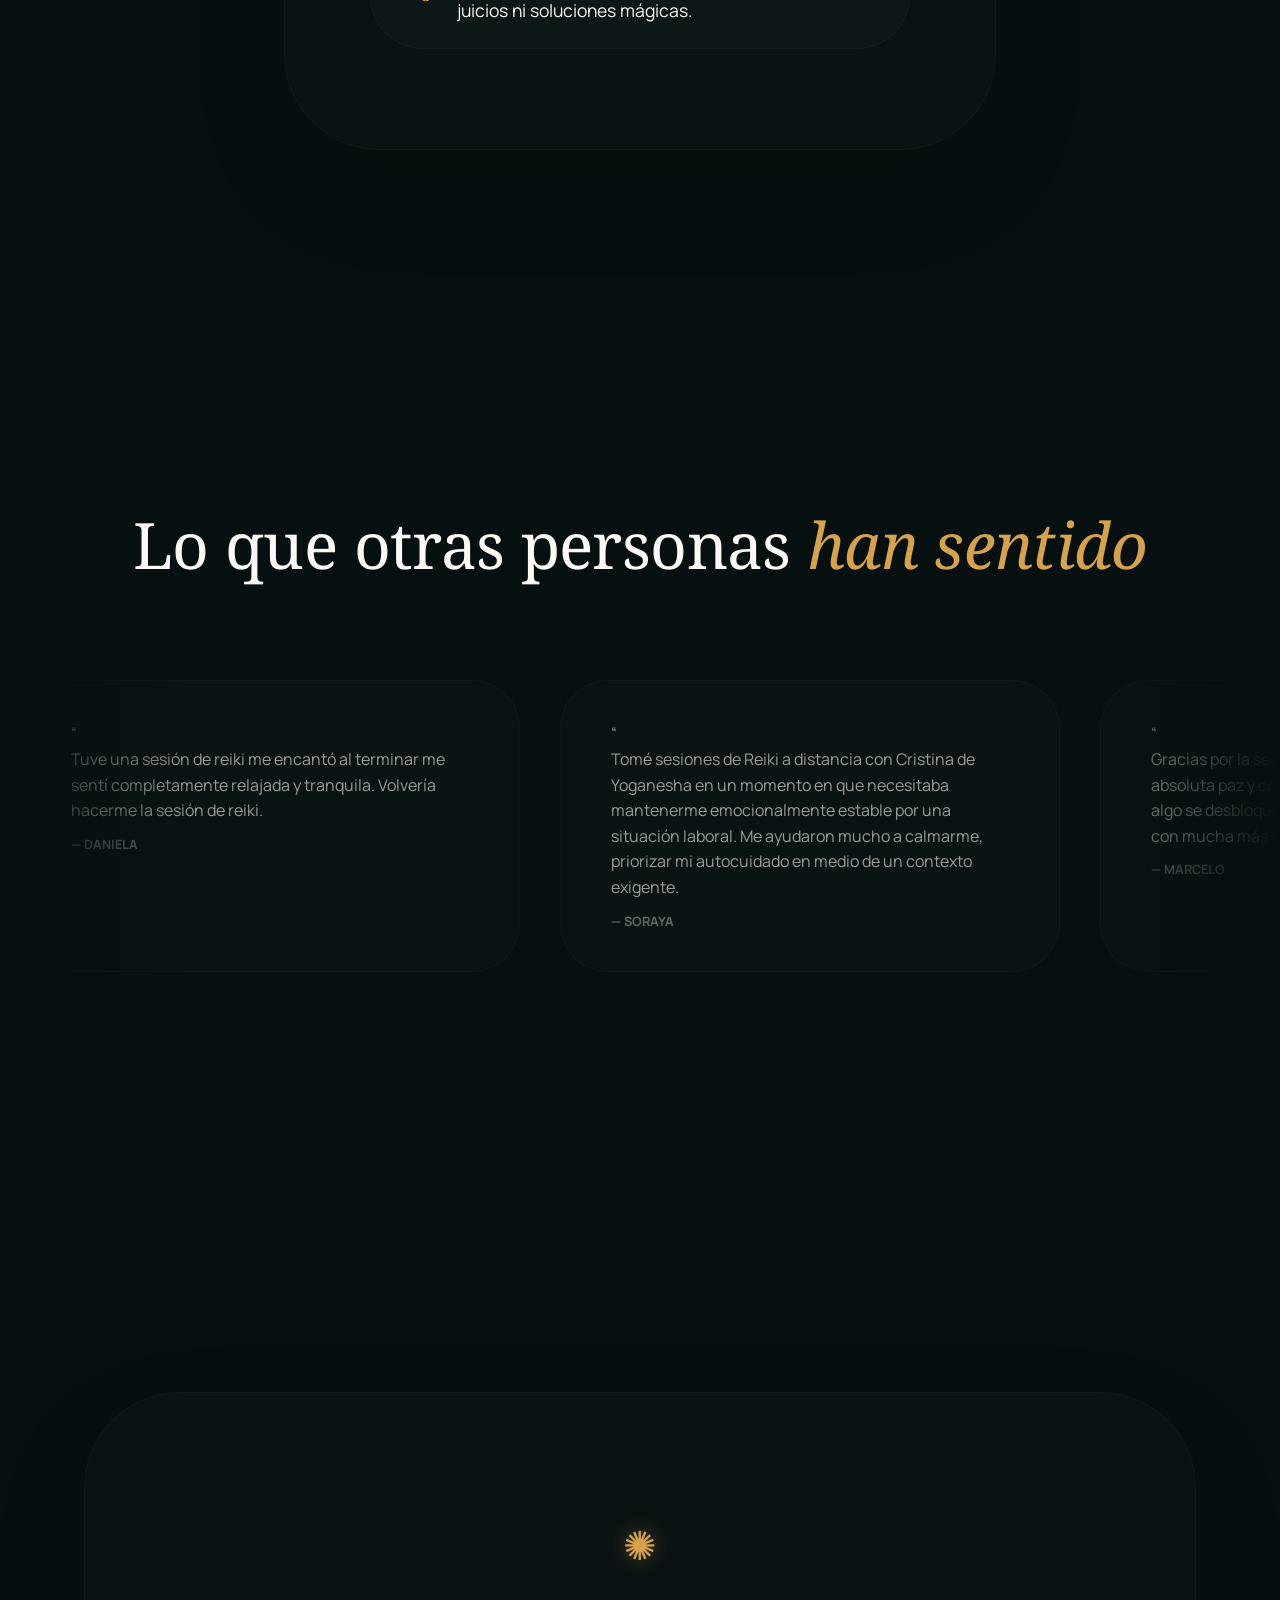
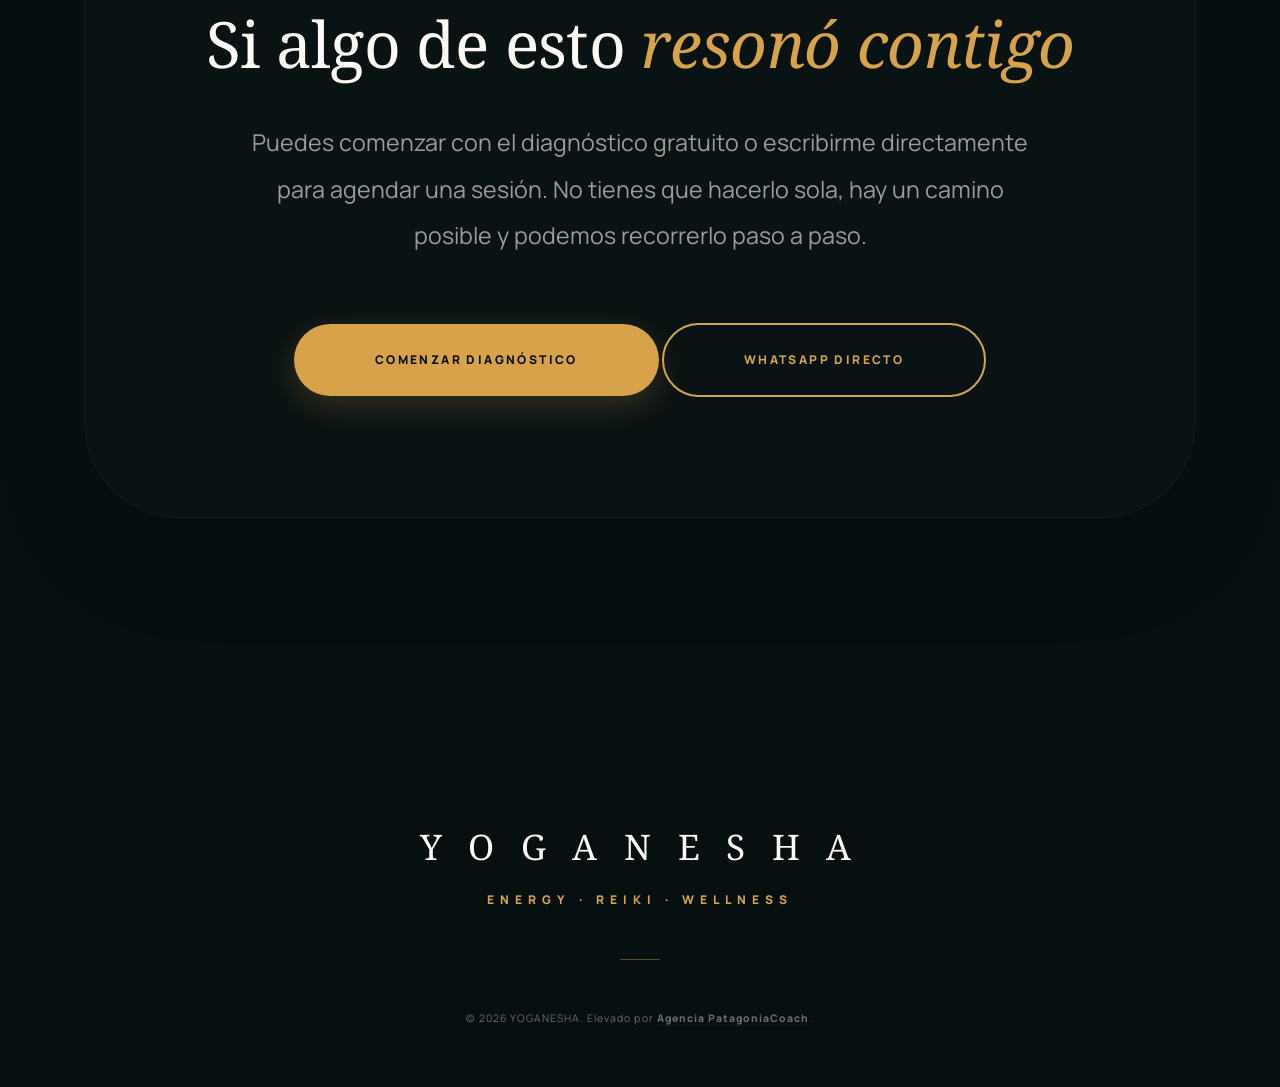
==== commit e574ed7e: "Fix: Force cache refresh for CSS and Logo (v64.0)" ====
--- a/index.html
+++ b/index.html
@@ -28,8 +28,8 @@
     }
     </script>
     
-    <!-- CACHE BUSTER v63.0 -->
-    <link rel="stylesheet" href="style.css?v=102.0">
+    <!-- CACHE BUSTER v64.0 -->
+    <link rel="stylesheet" href="style.css?v=103.0">
 </head>
 <body>
     
@@ -66,7 +66,7 @@
             <div class="hero-tilt-wrapper">
                 <div class="hero-visual reveal">
                     <div class="logo-main-group">
-                        <img src="assets/logo.webp" alt="YOGANESHA Sacred Logo" id="main-logo-img">
+                        <img src="assets/logo.webp?v=2.0" alt="YOGANESHA Sacred Logo" id="main-logo-img">
                     </div>
                 </div>
                 <div class="hero-content reveal">
@@ -131,7 +131,7 @@
             <div class="container-m reveal">
                 <div class="section-plane essence-plane" style="text-align: center; padding: 100px 10%;">
                     <div class="essence-emblem reveal" style="margin-bottom: 3.5rem;">
-                        <img src="assets/logo.webp" alt="YogaGanesha Emblem" style="width: 400px; filter: var(--logo-shadow); opacity: 0.9;">
+                        <img src="assets/logo.webp?v=2.0" alt="YogaGanesha Emblem" style="width: 400px; filter: var(--logo-shadow); opacity: 0.9;">
                     </div>
                     <h2 class="section-title" style="margin-bottom: 1.5rem;">Yoganesha: Yoga, <span class="accent-text">Reiki</span> y bienestar</h2>
                     <p style="font-size: 1rem; color: var(--accent); letter-spacing: 0.3em; text-transform: uppercase; margin-bottom: 3.5rem; font-weight: 800; opacity: 0.8;">Un espacio para volver a tu centro</p>
--- a/style.css
+++ b/style.css
@@ -92,11 +92,103 @@
 .reveal { opacity: 0; filter: blur(20px); transform: translateY(40px); transition: 1.2s var(--transition); }
 .reveal.active { opacity: 1 !important; filter: blur(0) !important; transform: translateY(0) !important; }
 
-/* 🌓 MOBILE ENFORCEMENT */
-@media (max-width: 900px) {
-    .practices-grid { grid-template-columns: 1fr; }
-    .hero-content h1 { font-size: 3.5rem; }
-    .practice-card { padding: 40px 25px !important; }
+
+/* 🌓 COMPREHENSIVE RESPONSIVE SYSTEM v64.0 */
+
+/* 🍏 TABLET OPTIMIZATION (Up to 1024px) */
+@media (max-width: 1024px) {
+    .container-m { padding: 0 40px; }
+    .section { padding: 120px 0; }
+    .section-plane { padding: 80px 40px; border-radius: 4rem; }
+    .practices-grid { gap: 20px; }
+    .practice-card { padding: 50px 30px !important; }
+}
+
+/* 📱 MOBILE OPTIMIZATION (Up to 768px) */
+@media (max-width: 768px) {
+    :root {
+        --container-m: 100%;
+    }
+
+    body { font-size: 15px; }
+
+    /* 🏔️ NAVIGATION CONTROLS */
+    .controls-top { top: 20px; right: 20px; flex-direction: row; gap: 8px; }
+    .theme-switch, .menu-trigger { padding: 10px 18px; font-size: 0.55rem; letter-spacing: 0.1rem; }
+    #theme-label { display: none; } /* Solo icono en movil */
+
+    /* 🏟️ HERO */
+    .hero { padding: 140px 5% 80px; }
+    #main-logo-img { max-width: 85vw !important; height: auto !important; }
+    .hero-content h1 { font-size: clamp(2.5rem, 12vw, 4rem); margin-bottom: 1.5rem; }
+    .hero-subtitle { font-size: 1rem !important; line-height: 1.6; margin-bottom: 3rem !important; }
+    .hero-actions { flex-direction: column; width: 100%; max-width: 320px; gap: 15px; }
+    .btn-primary, .btn-secondary, .btn-whatsapp { width: 100%; text-align: center; padding: 1.2rem 2rem; font-size: 0.65rem; }
+
+    /* 🧘 SECTIONS & PLANES */
+    .section { padding: 80px 0; }
+    .section-title { font-size: 2.2rem; margin-bottom: 2rem; }
+    .section-plane { padding: 60px 25px; border-radius: 3rem; margin-left: 15px; margin-right: 15px; }
+
+    /* 🧬 GRIDS & LAYOUTS */
+    .practices-grid { grid-template-columns: 1fr; gap: 20px; }
+    .practice-card { padding: 40px 20px !important; }
+    
+
+    /* 🫂 RESONANCE (Home) */
+    .who-restored-content .section-title { font-size: 1.8rem !important; line-height: 1.3; }
+    .who-resonance-list { padding: 0 10px; }
+    .res-card { 
+        flex-direction: column !important;
+        text-align: center !important;
+        border-radius: 2rem !important; 
+        padding: 2rem 1.5rem !important; 
+        gap: 15px !important;
+    }
+    .res-card p { text-align: center !important; }
+    .res-icon { font-size: 1.5rem; margin-bottom: 5px; }
+
+    /* 🌊 TESTIMONIALS */
+    .testimonial-card { width: 280px; padding: 30px; margin: 0 10px; }
+    @keyframes marquee-scroll { 0% { transform: translateX(0); } 100% { transform: translateX(calc(-280px * 3 - 60px)); } }
+
+    /* 🔮 PORTAL */
+    .portal-links a { font-size: 2.5rem; }
+
+
+    /* 🏠 ESPECIFICOS PARA SESIONES (Override inline grids) */
+    [style*="display: grid"] { 
+        grid-template-columns: 1fr !important; 
+        gap: 40px !important; 
+        text-align: center !important;
+    }
+    [style*="padding: 100px 8%"], [style*="padding: 120px 8%"] {
+        padding: 50px 20px !important;
+    }
+    [style*="font-size: 3rem"], [style*="font-size: 3.5rem"] {
+        font-size: 2rem !important;
+    }
+    [style*="font-size: 8rem"], [style*="font-size: 5rem"] {
+        font-size: 4rem !important;
+    }
+    [style*="display: flex; gap: 30px; align-items: center"] {
+        flex-direction: column;
+        align-items: center !important;
+        gap: 20px !important;
+        text-align: center !important;
+    }
+    .section-plane ul {
+        text-align: left; /* Mantener listas alineadas a la izquierda pero centradas como bloque si es necesario */
+        display: inline-block;
+        margin: 0 auto;
+    }
+}
+
+
+/* 📱 XS MOBILE (Up to 400px) */
+@media (max-width: 400px) {
+    .section-title { font-size: 1.8rem; }
+    .section-plane { padding: 40px 15px; }
 }
 
 /* 🕯️ LUMINOUS JOURNEY THEME (About Me Page) */
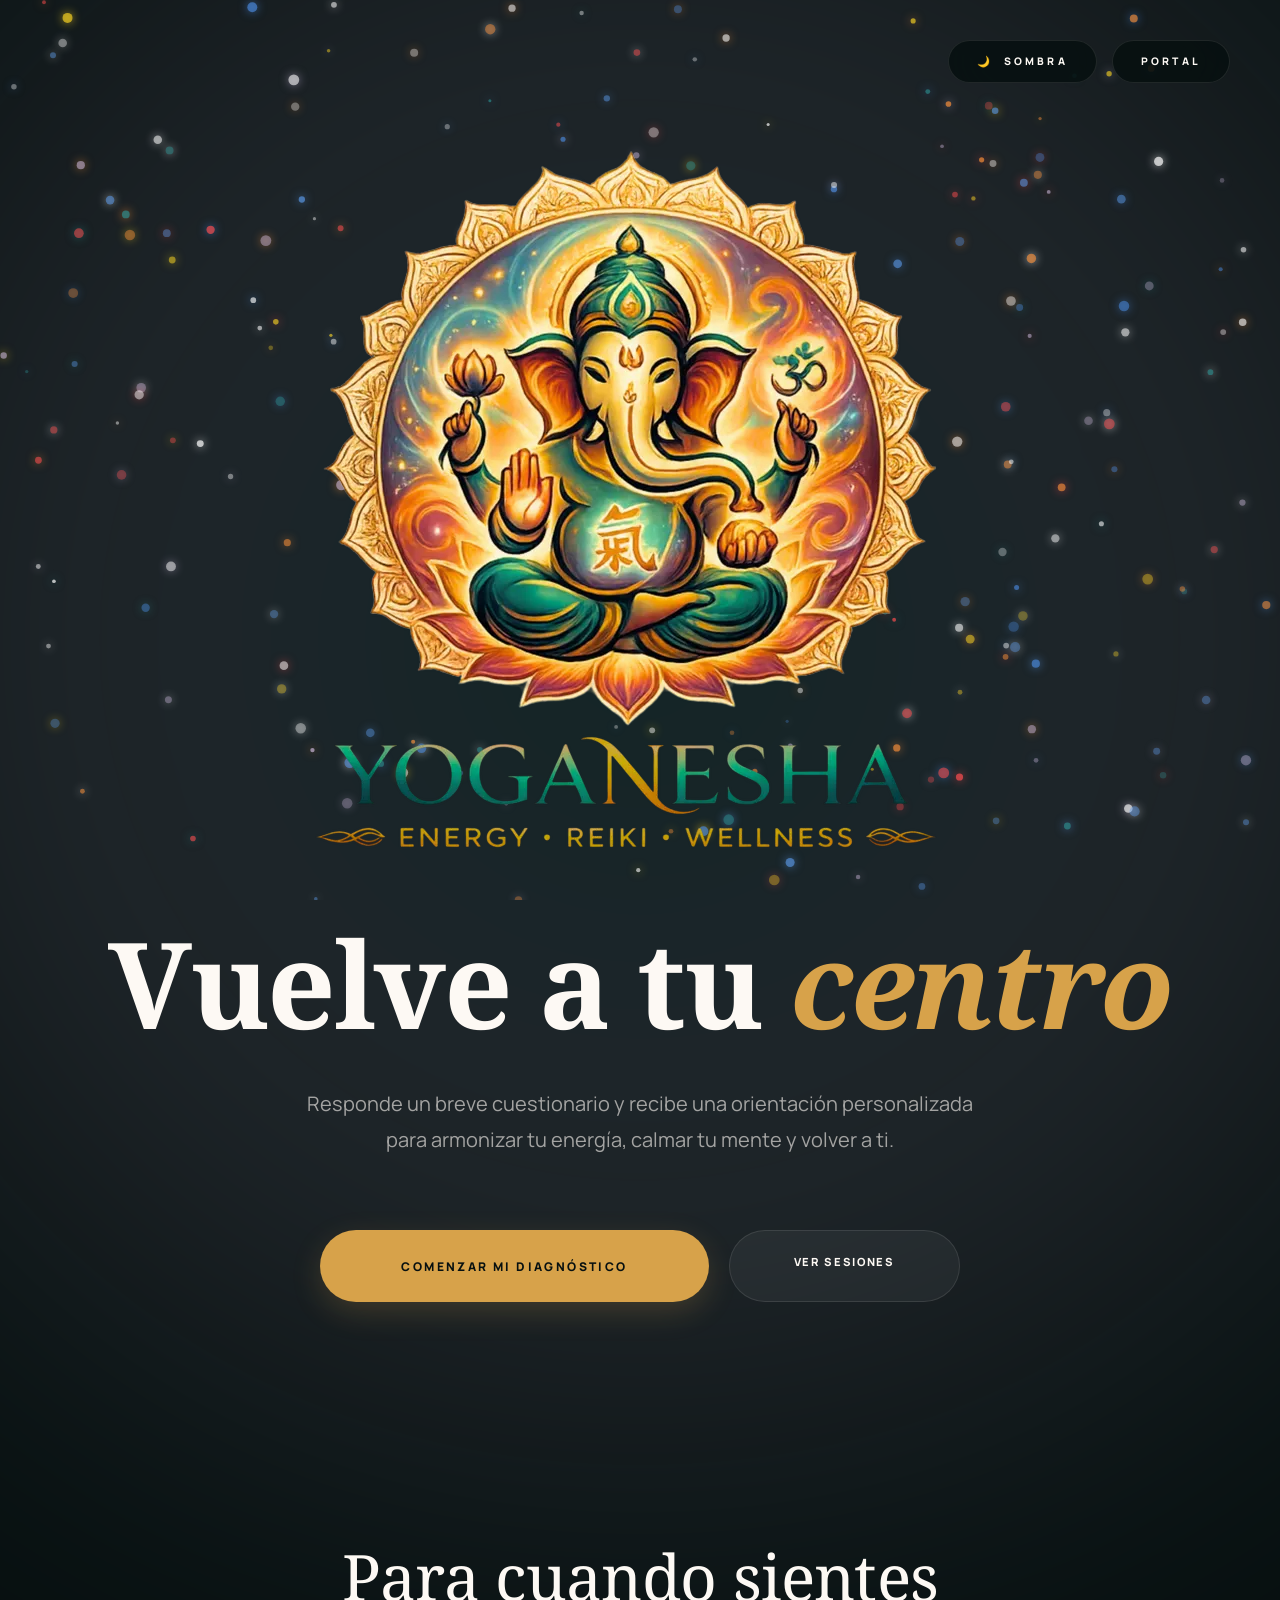
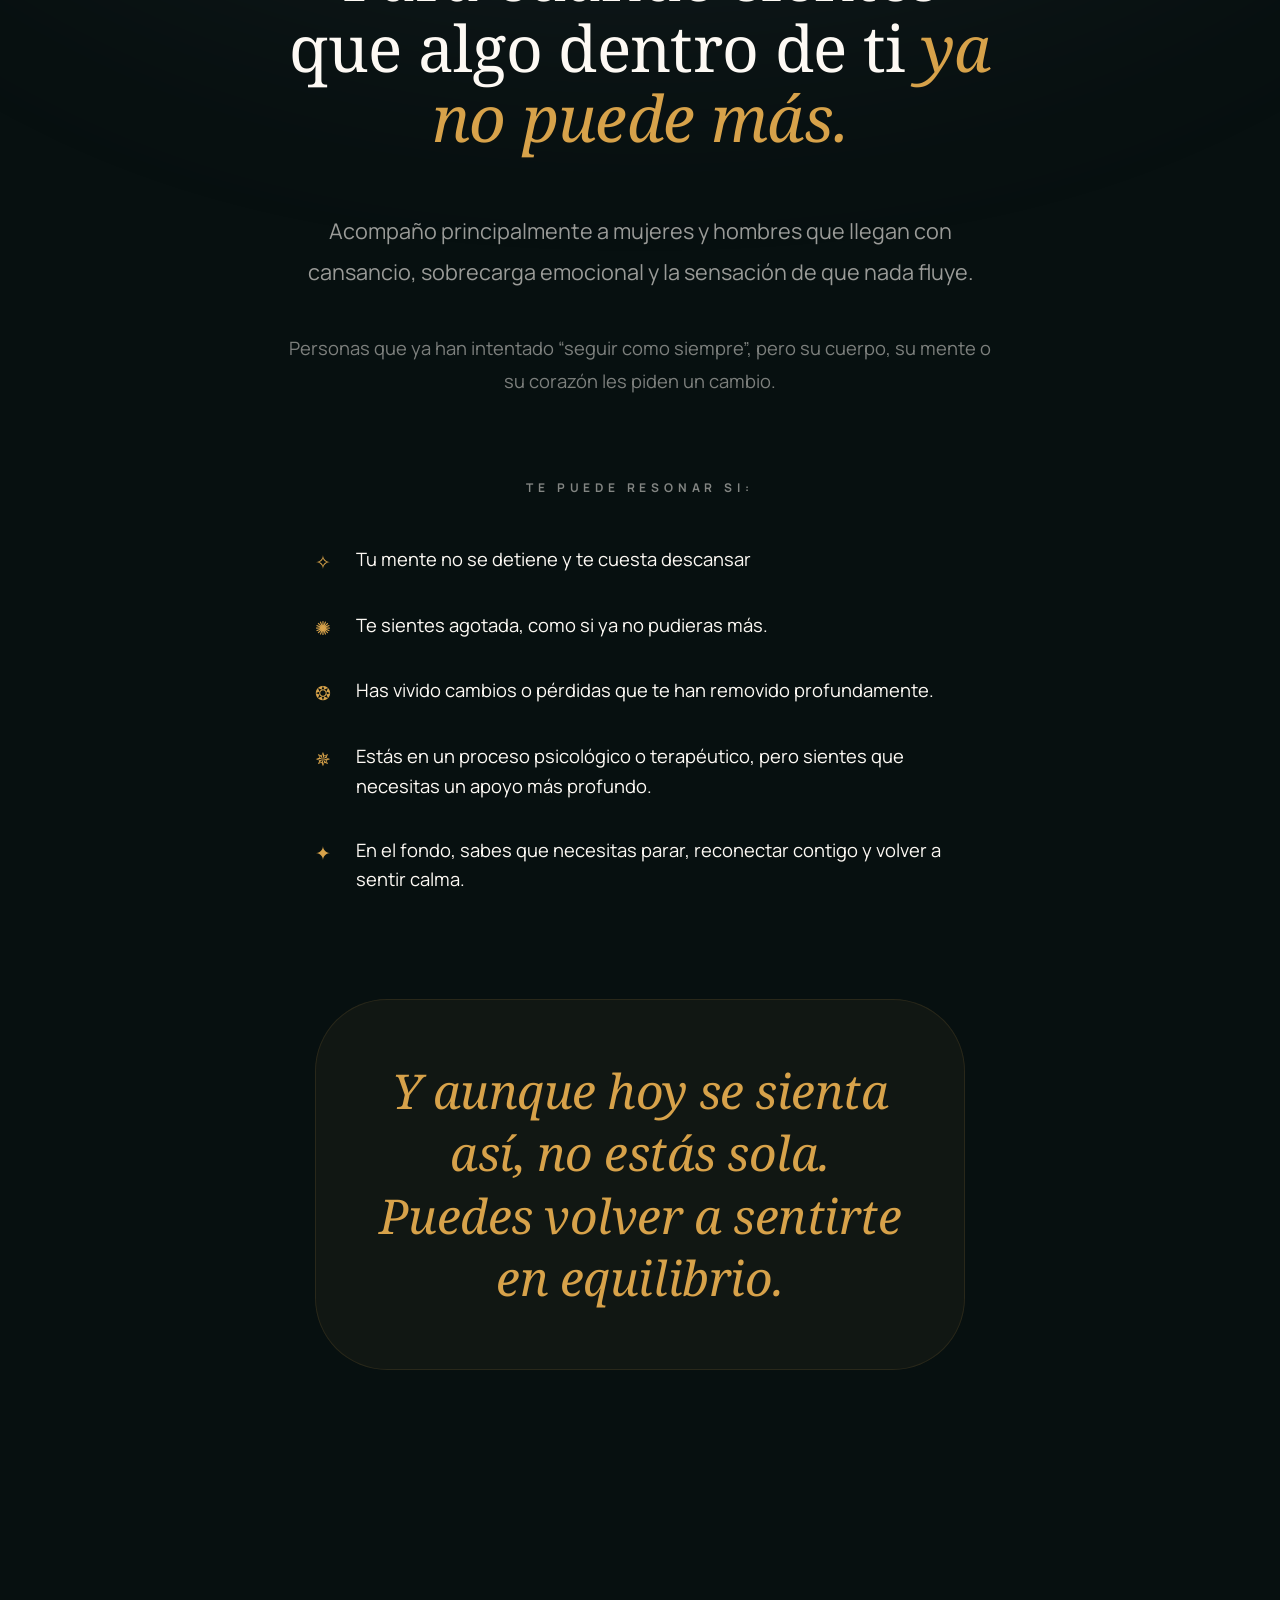
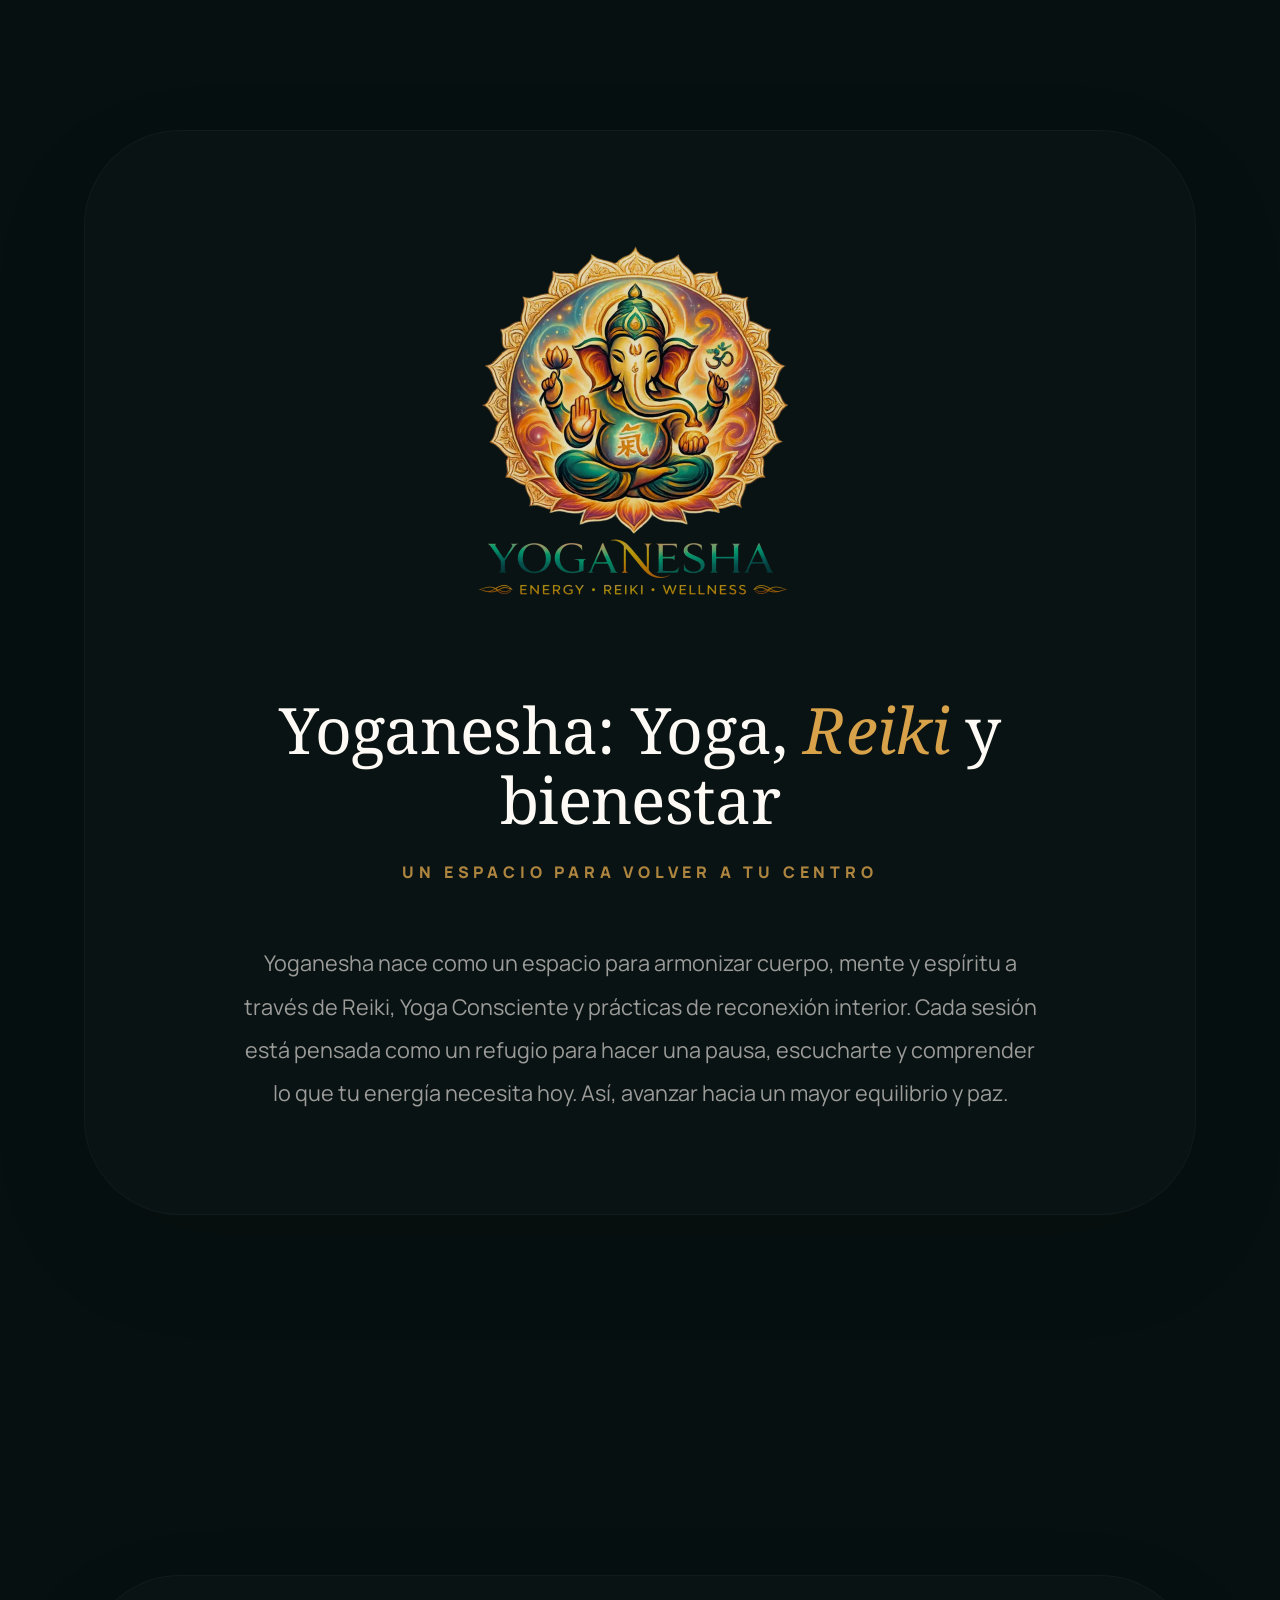
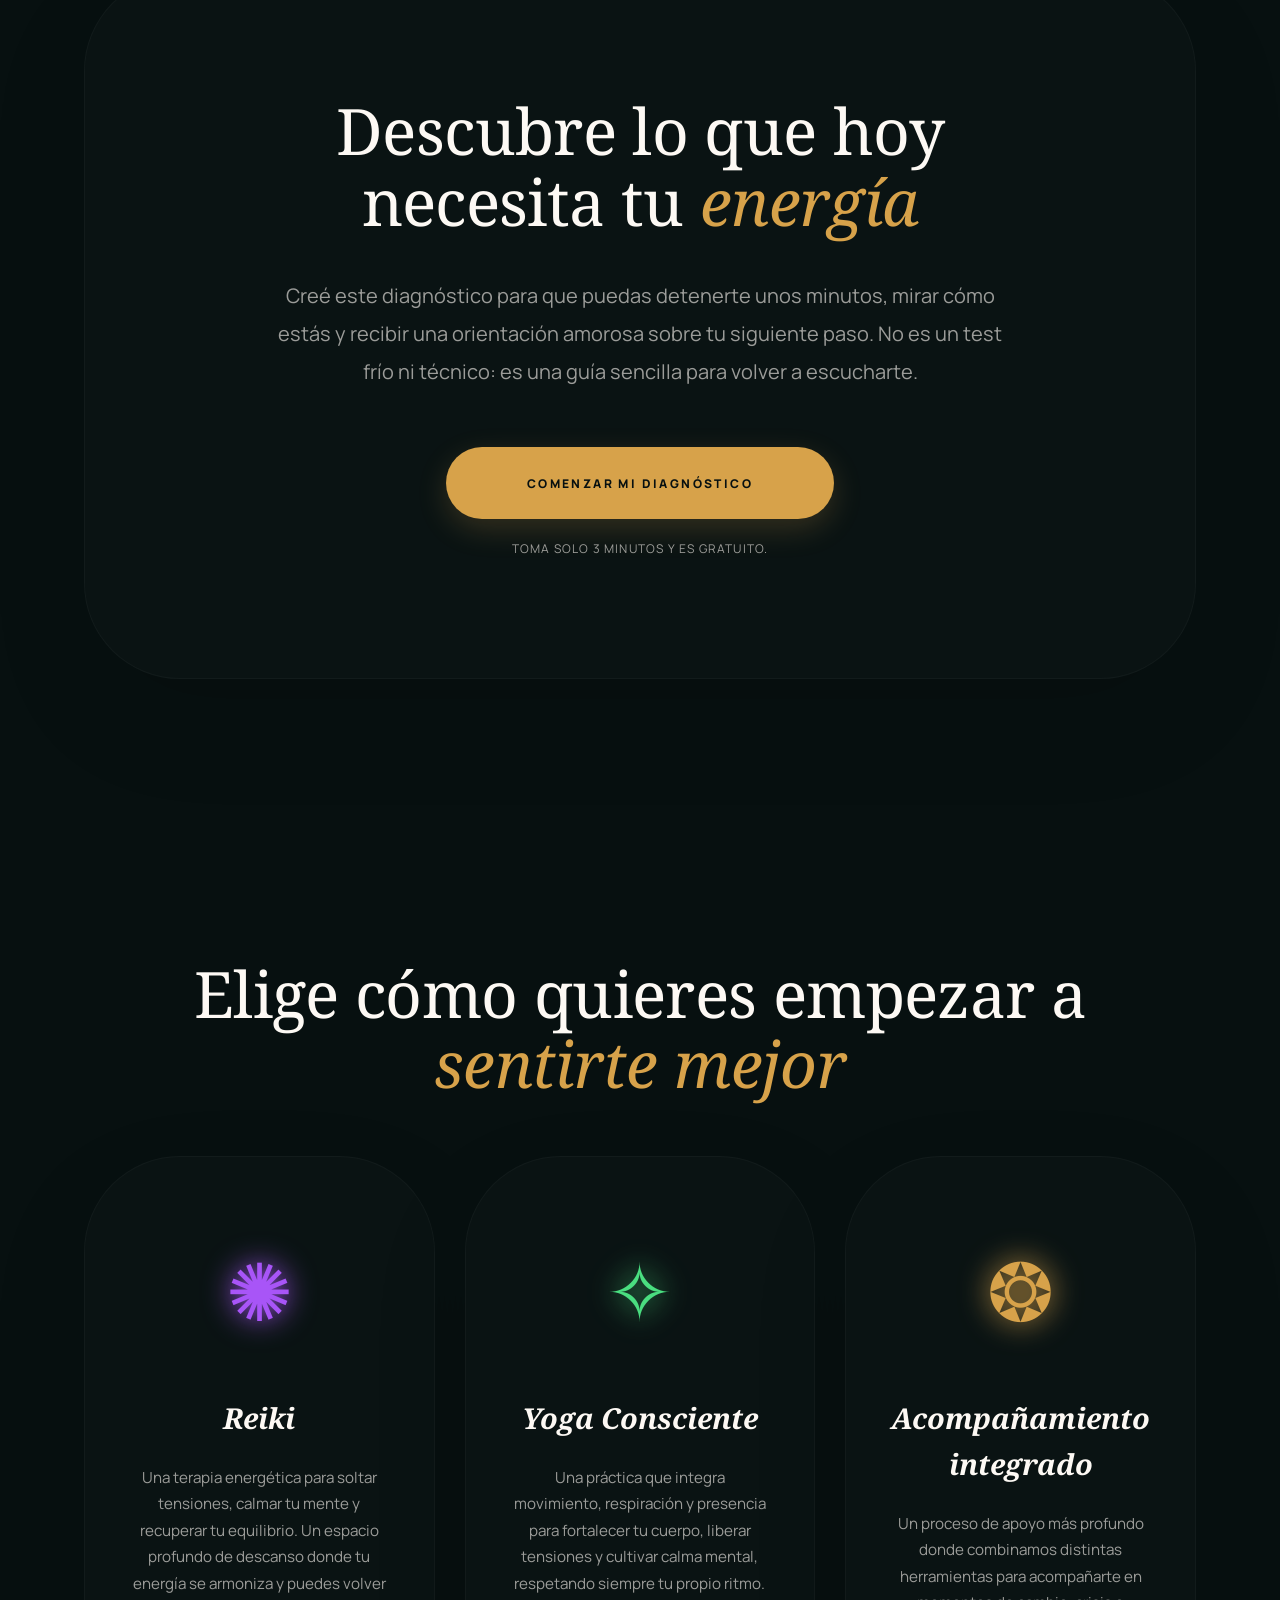
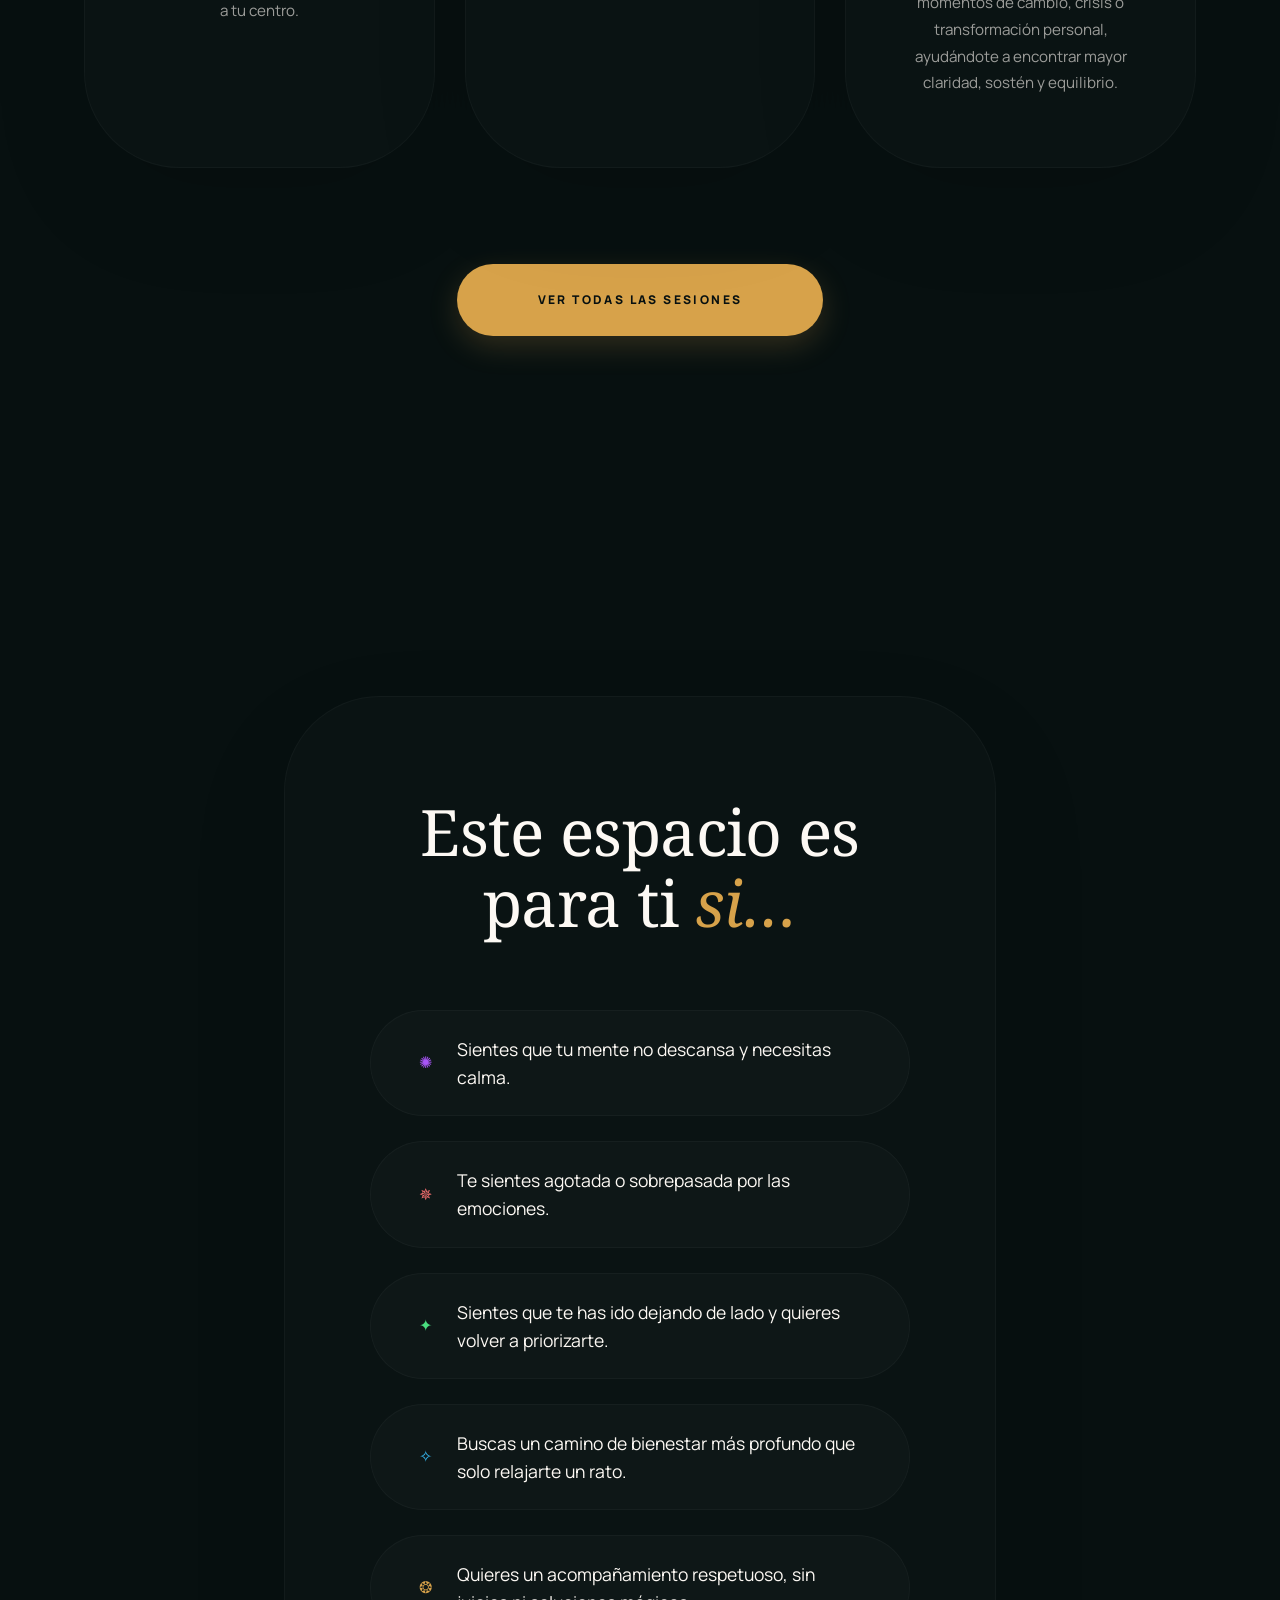
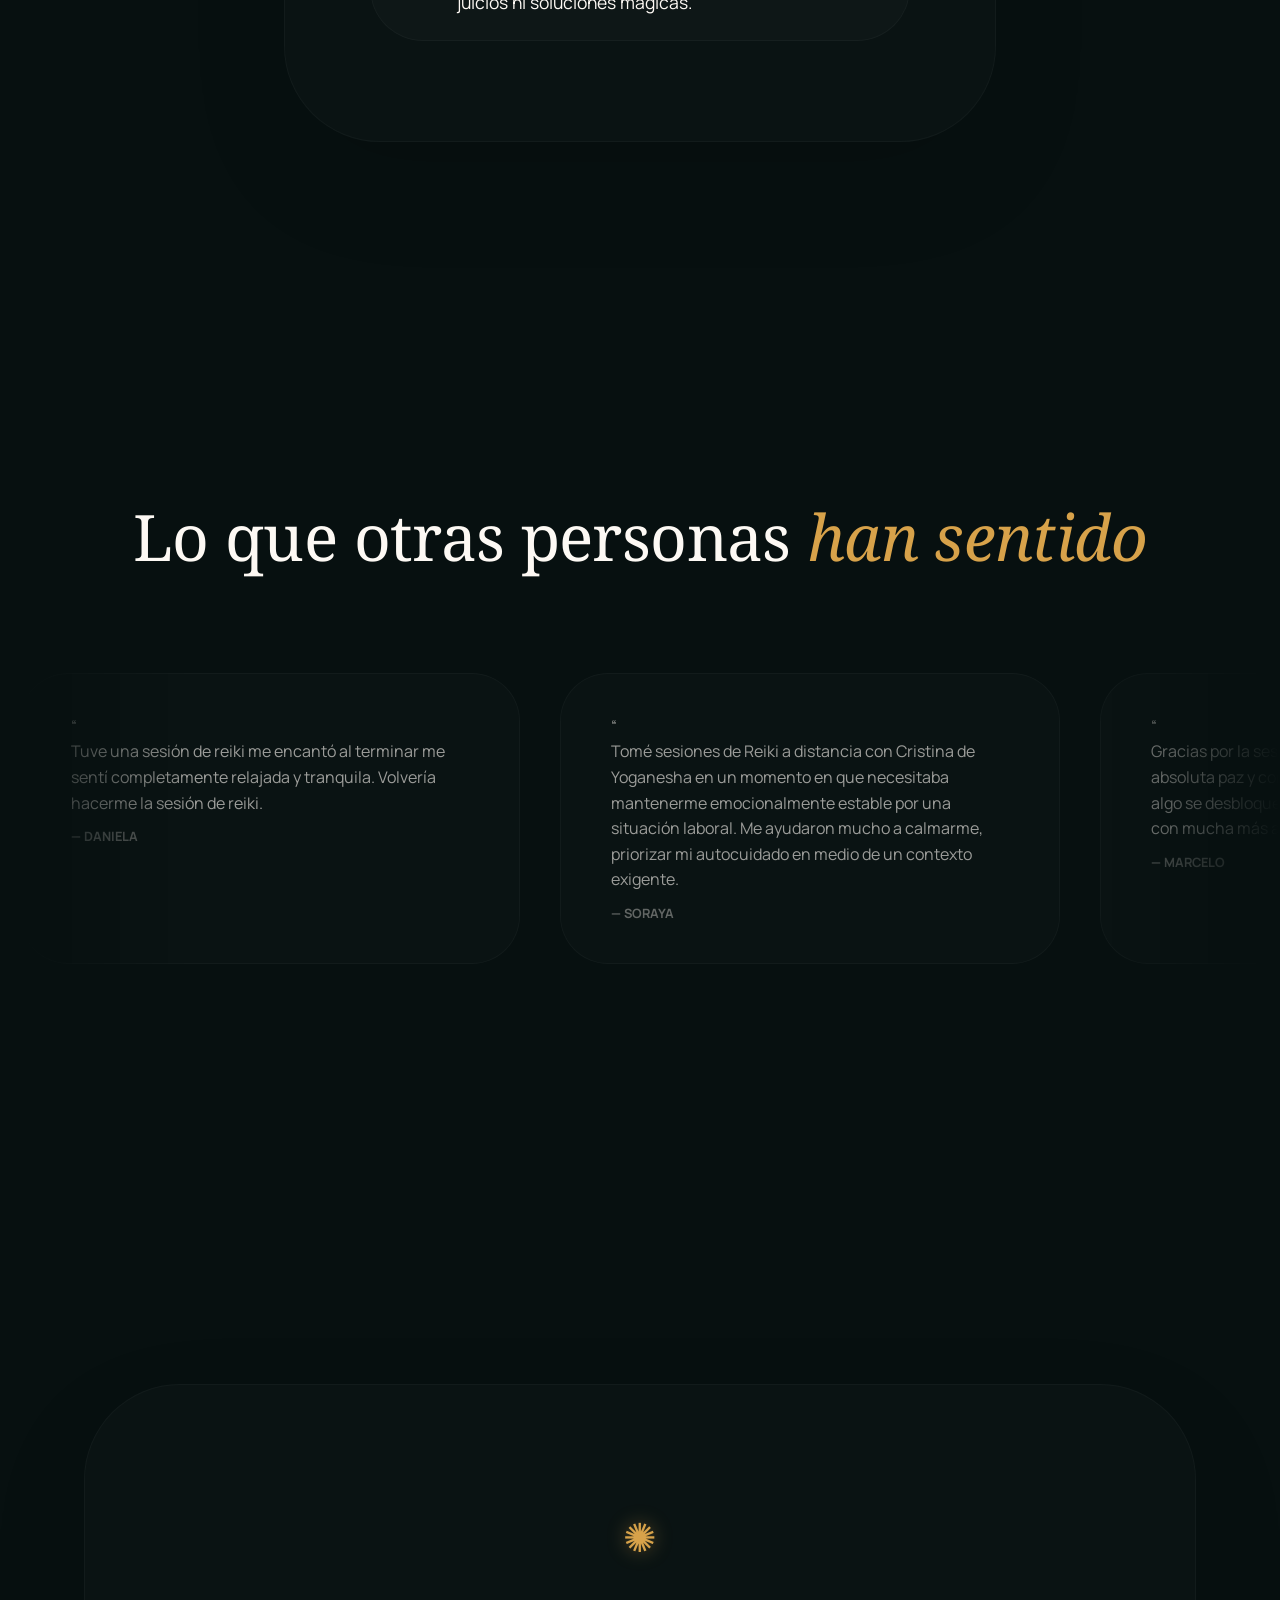
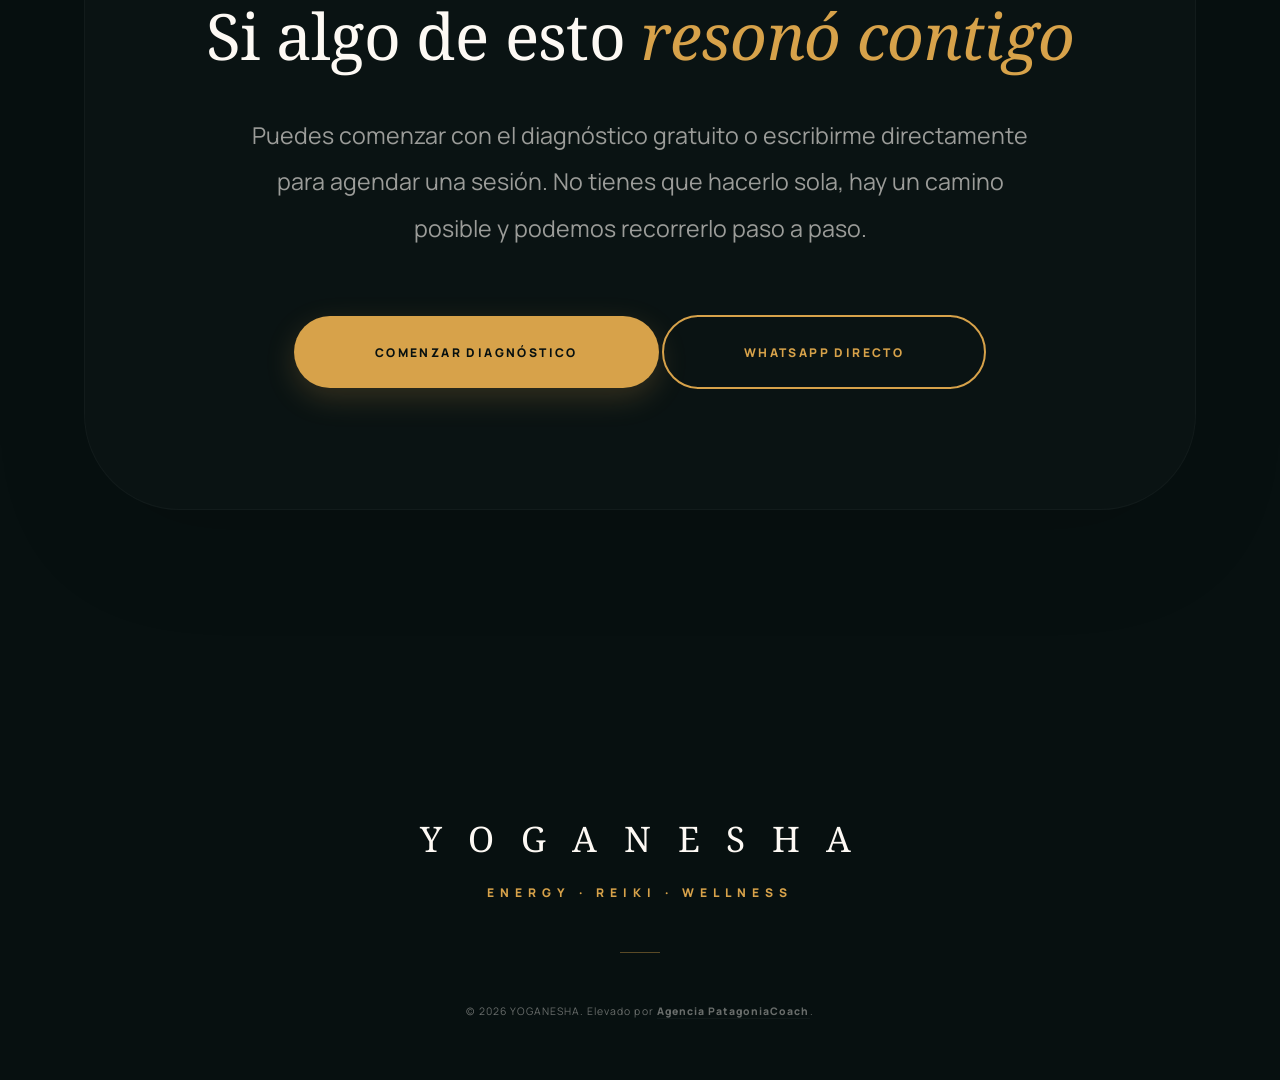
==== commit bada2657: "Fix: Absolute centering for Hero logo and footer elements" ====
--- a/index.html
+++ b/index.html
@@ -28,8 +28,8 @@
     }
     </script>
     
-    <!-- CACHE BUSTER v64.0 -->
-    <link rel="stylesheet" href="style.css?v=103.0">
+    <!-- CACHE BUSTER v65.0 -->
+    <link rel="stylesheet" href="style.css?v=104.0">
 </head>
 <body>
     
--- a/style.css
+++ b/style.css
@@ -61,7 +61,18 @@
 .btn-primary:hover { background: var(--text-base); transform: scale(1.05) translateY(-8px); box-shadow: 0 30px 60px rgba(215, 162, 74, 0.4); }
 
 .btn-secondary { background: rgba(255,255,255,0.05); backdrop-filter: blur(20px); border: 1px solid rgba(255,255,255,0.1); color: var(--text-base); }
+
 .btn-secondary:hover { background: rgba(255,255,255,0.15); transform: translateY(-5px); border-color: var(--text-base); }
+
+/* 🔱 LOGO CENTERING ENFORCEMENT */
+.hero-tilt-wrapper, .hero-visual, .logo-main-group {
+    width: 100%;
+    display: flex;
+    flex-direction: column;
+    align-items: center;
+    justify-content: center;
+}
+#main-logo-img { display: block; margin: 0 auto; }
 
 .btn-whatsapp { border: 2px solid var(--accent); color: var(--accent); background: transparent; padding: 1.6rem 5rem; }
 .btn-whatsapp:hover { background: var(--accent); color: var(--bg-base); transform: translateY(-8px); box-shadow: 0 30px 60px rgba(215, 162, 74, 0.2); }
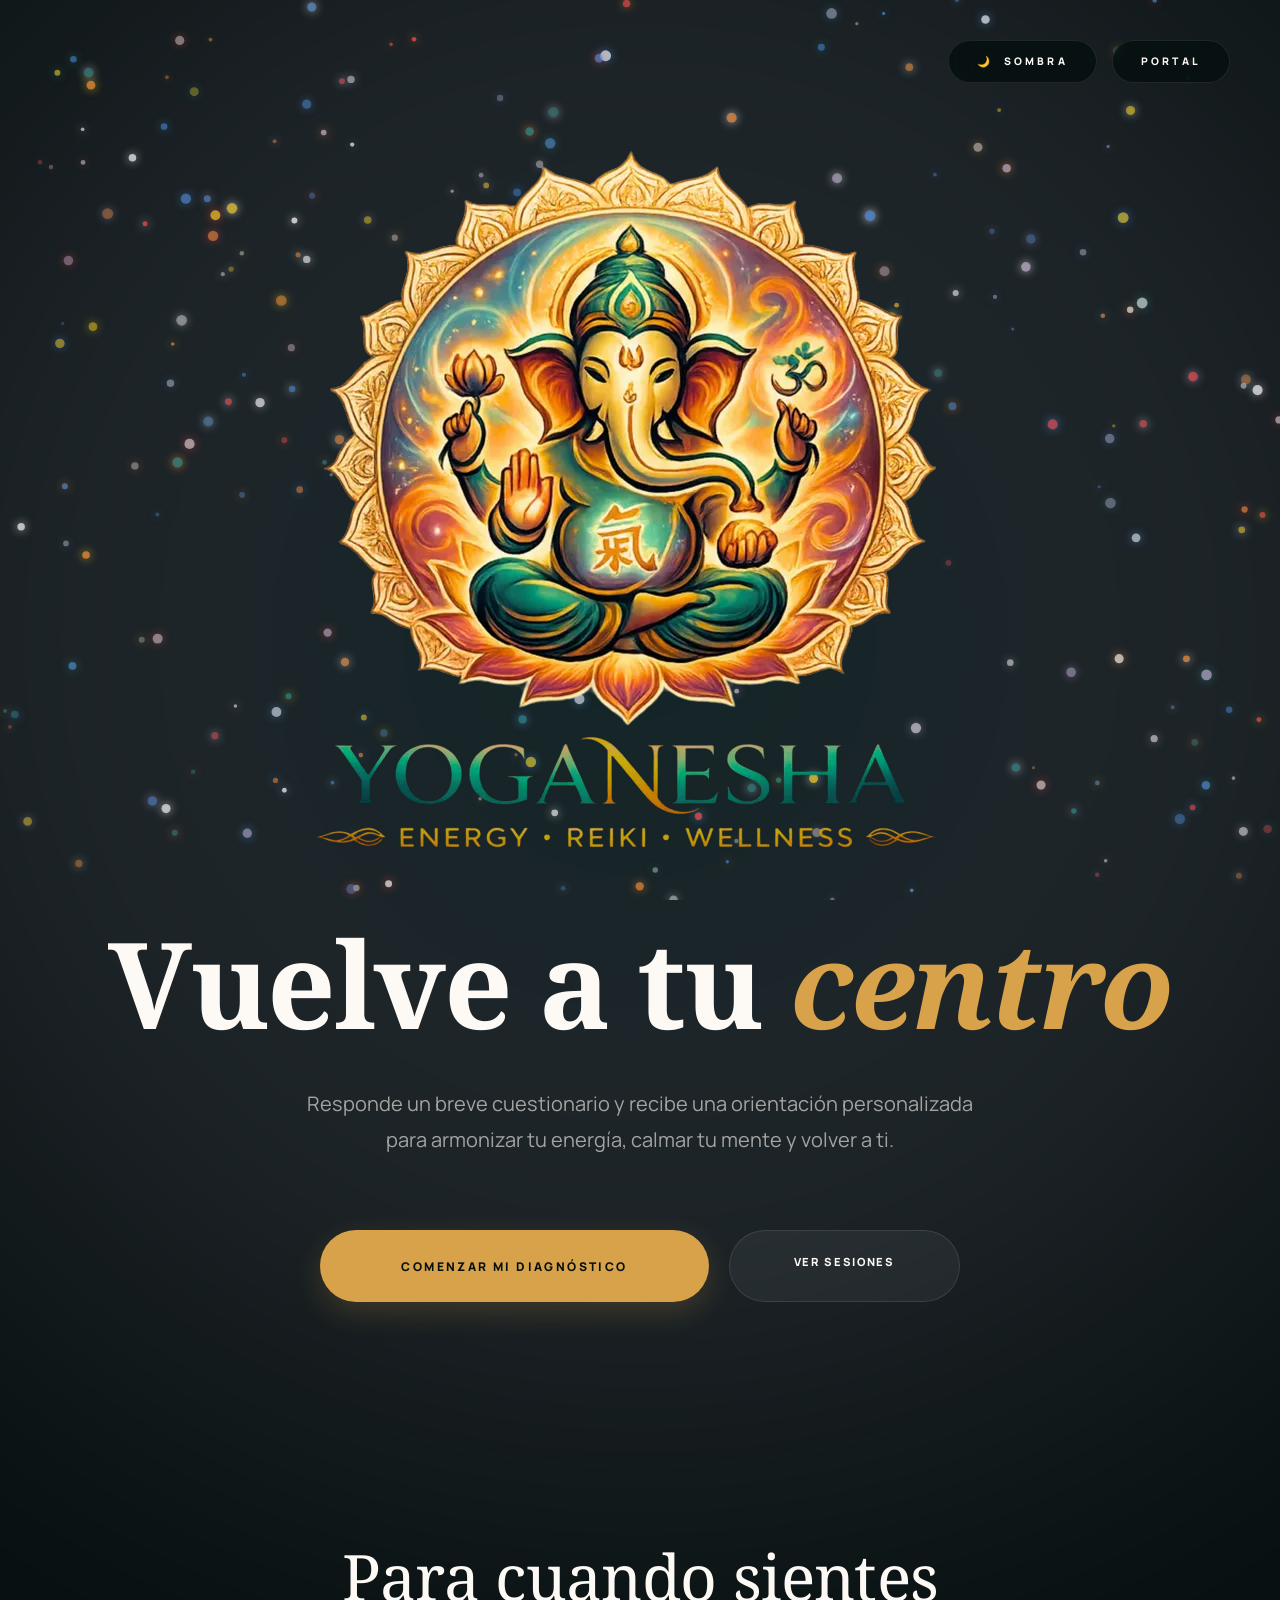
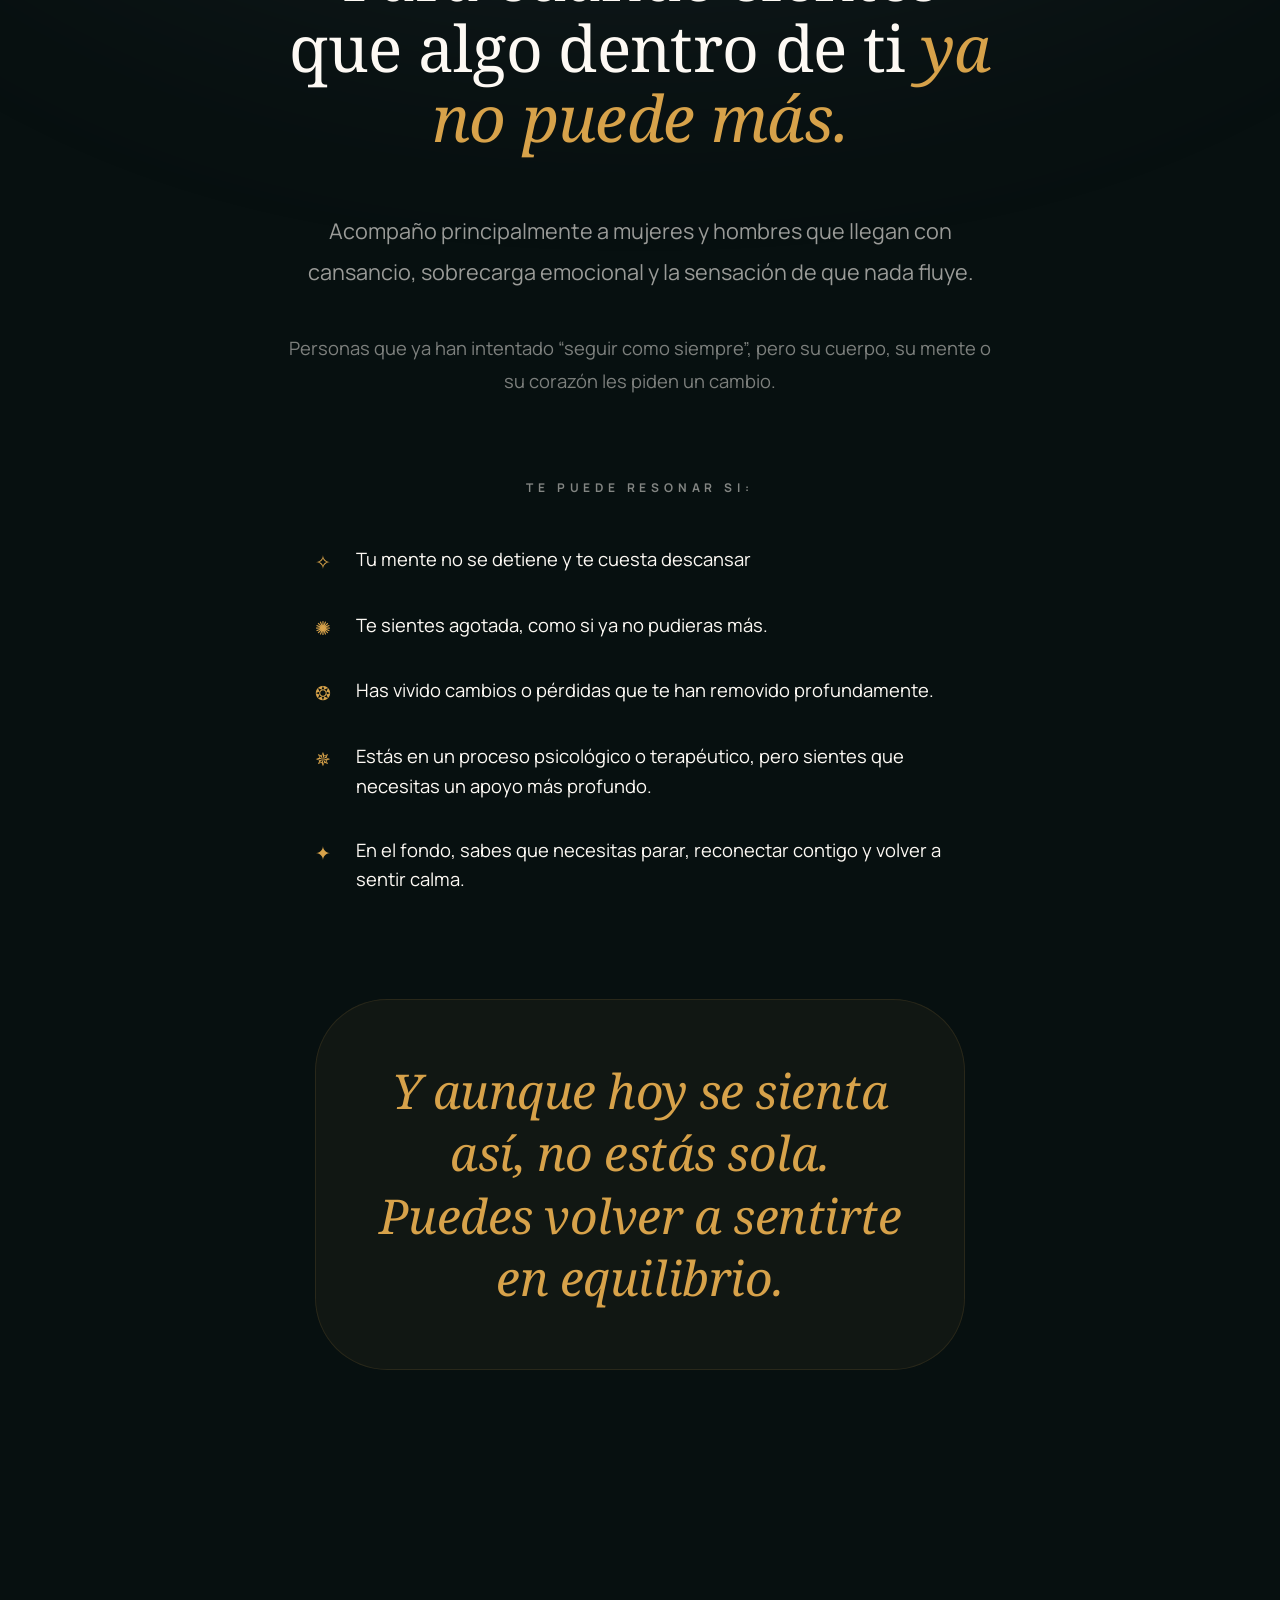
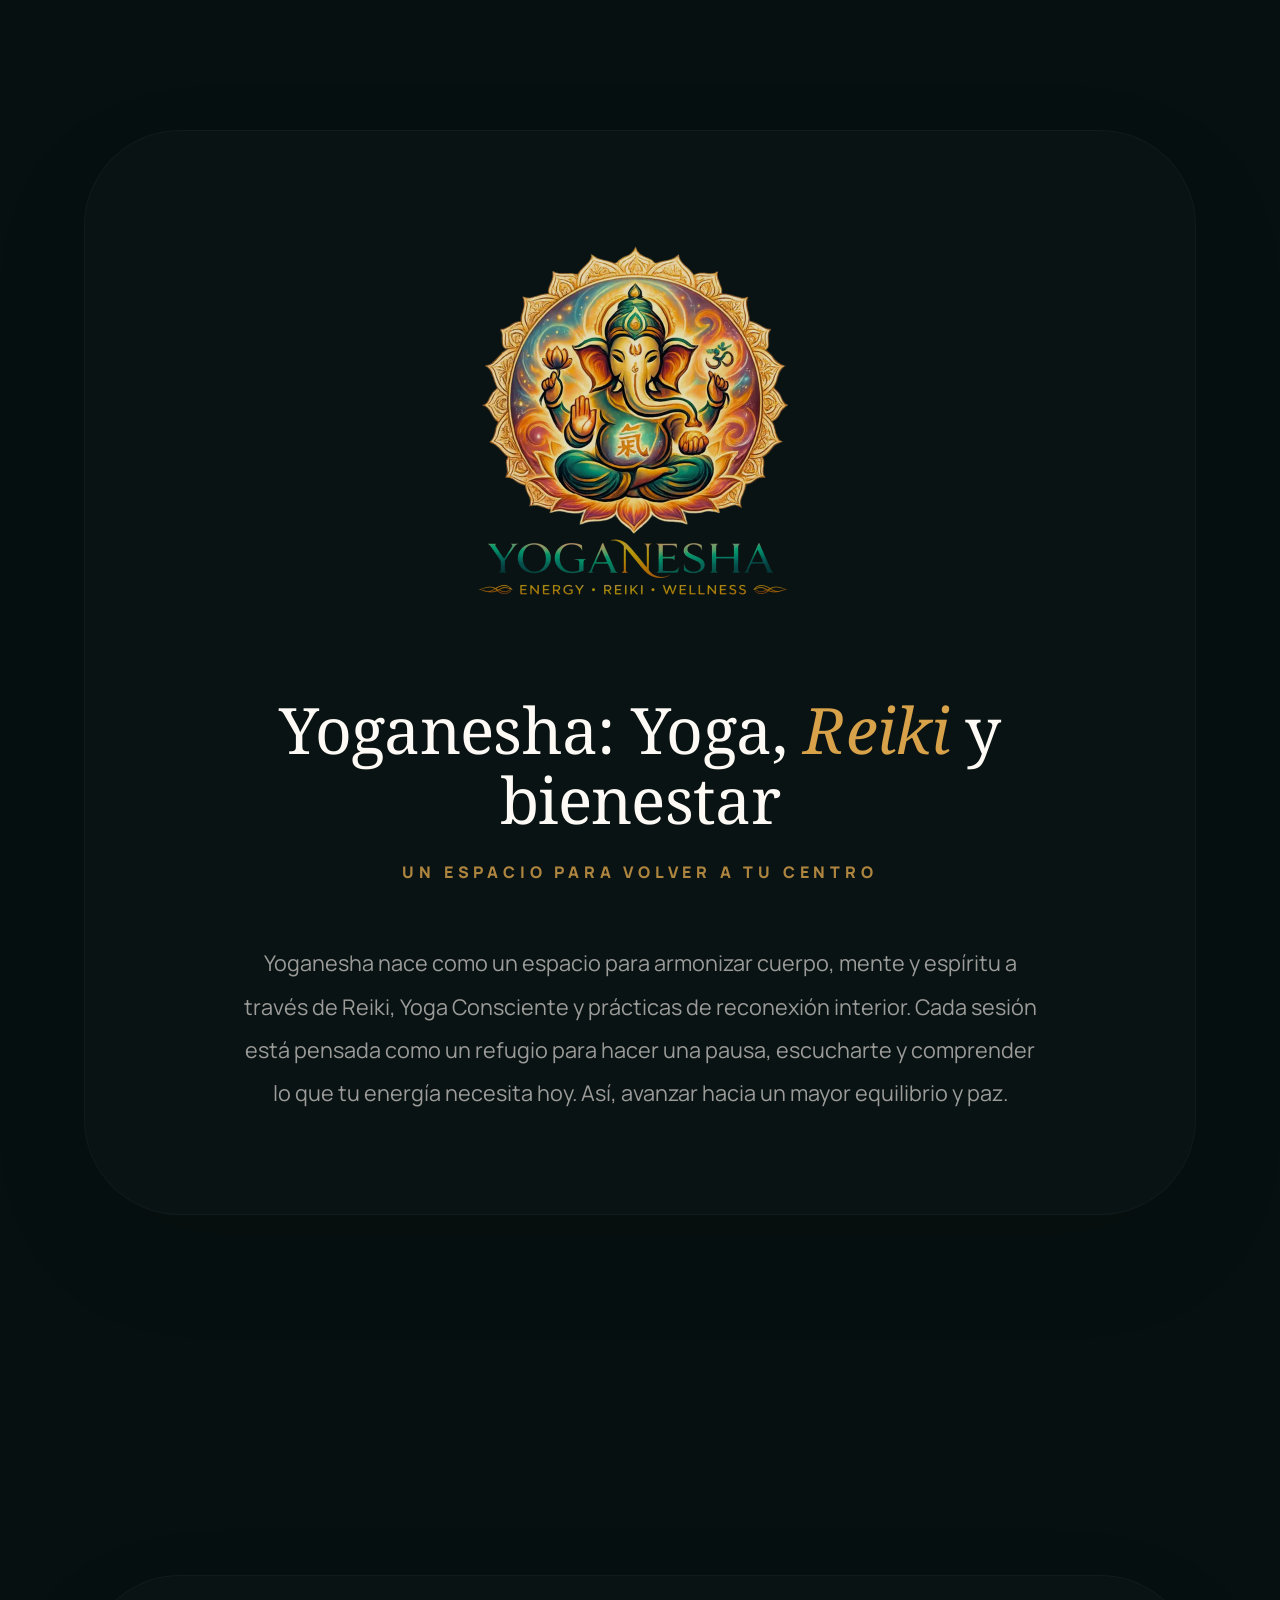
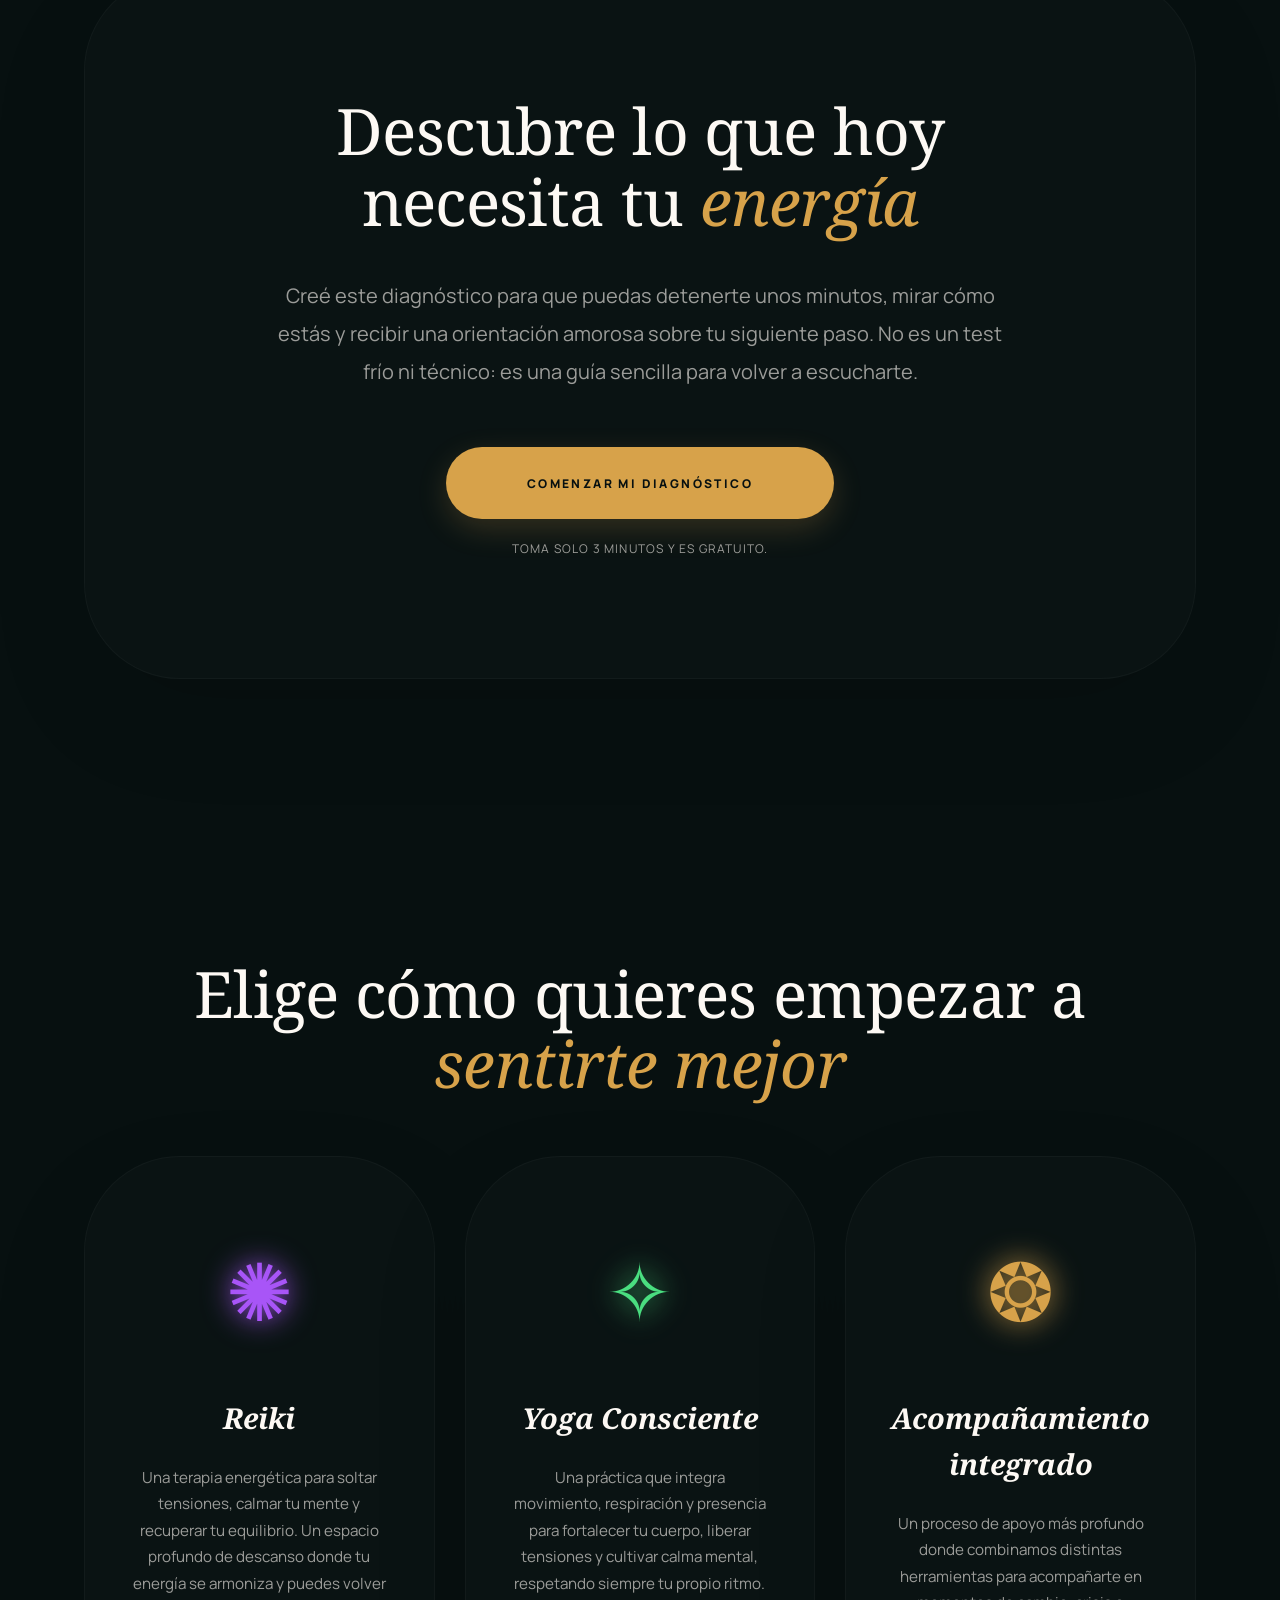
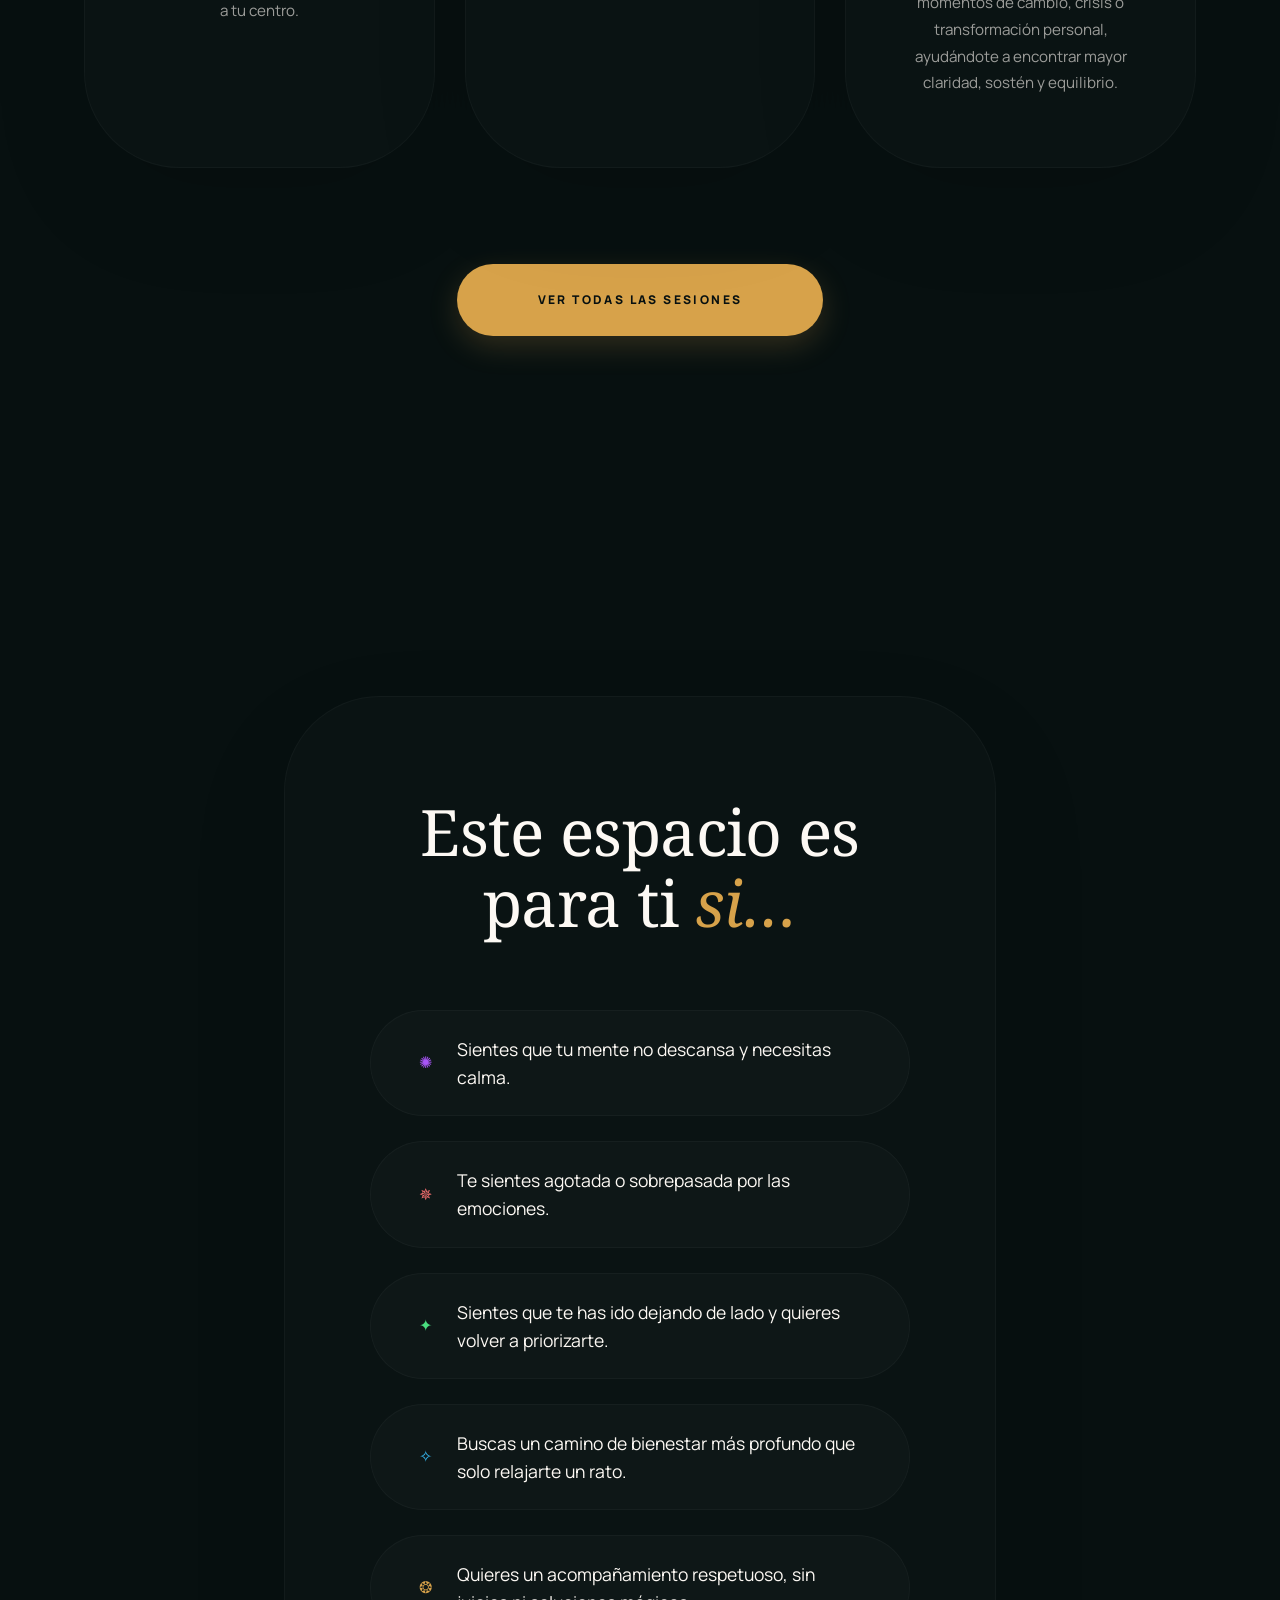
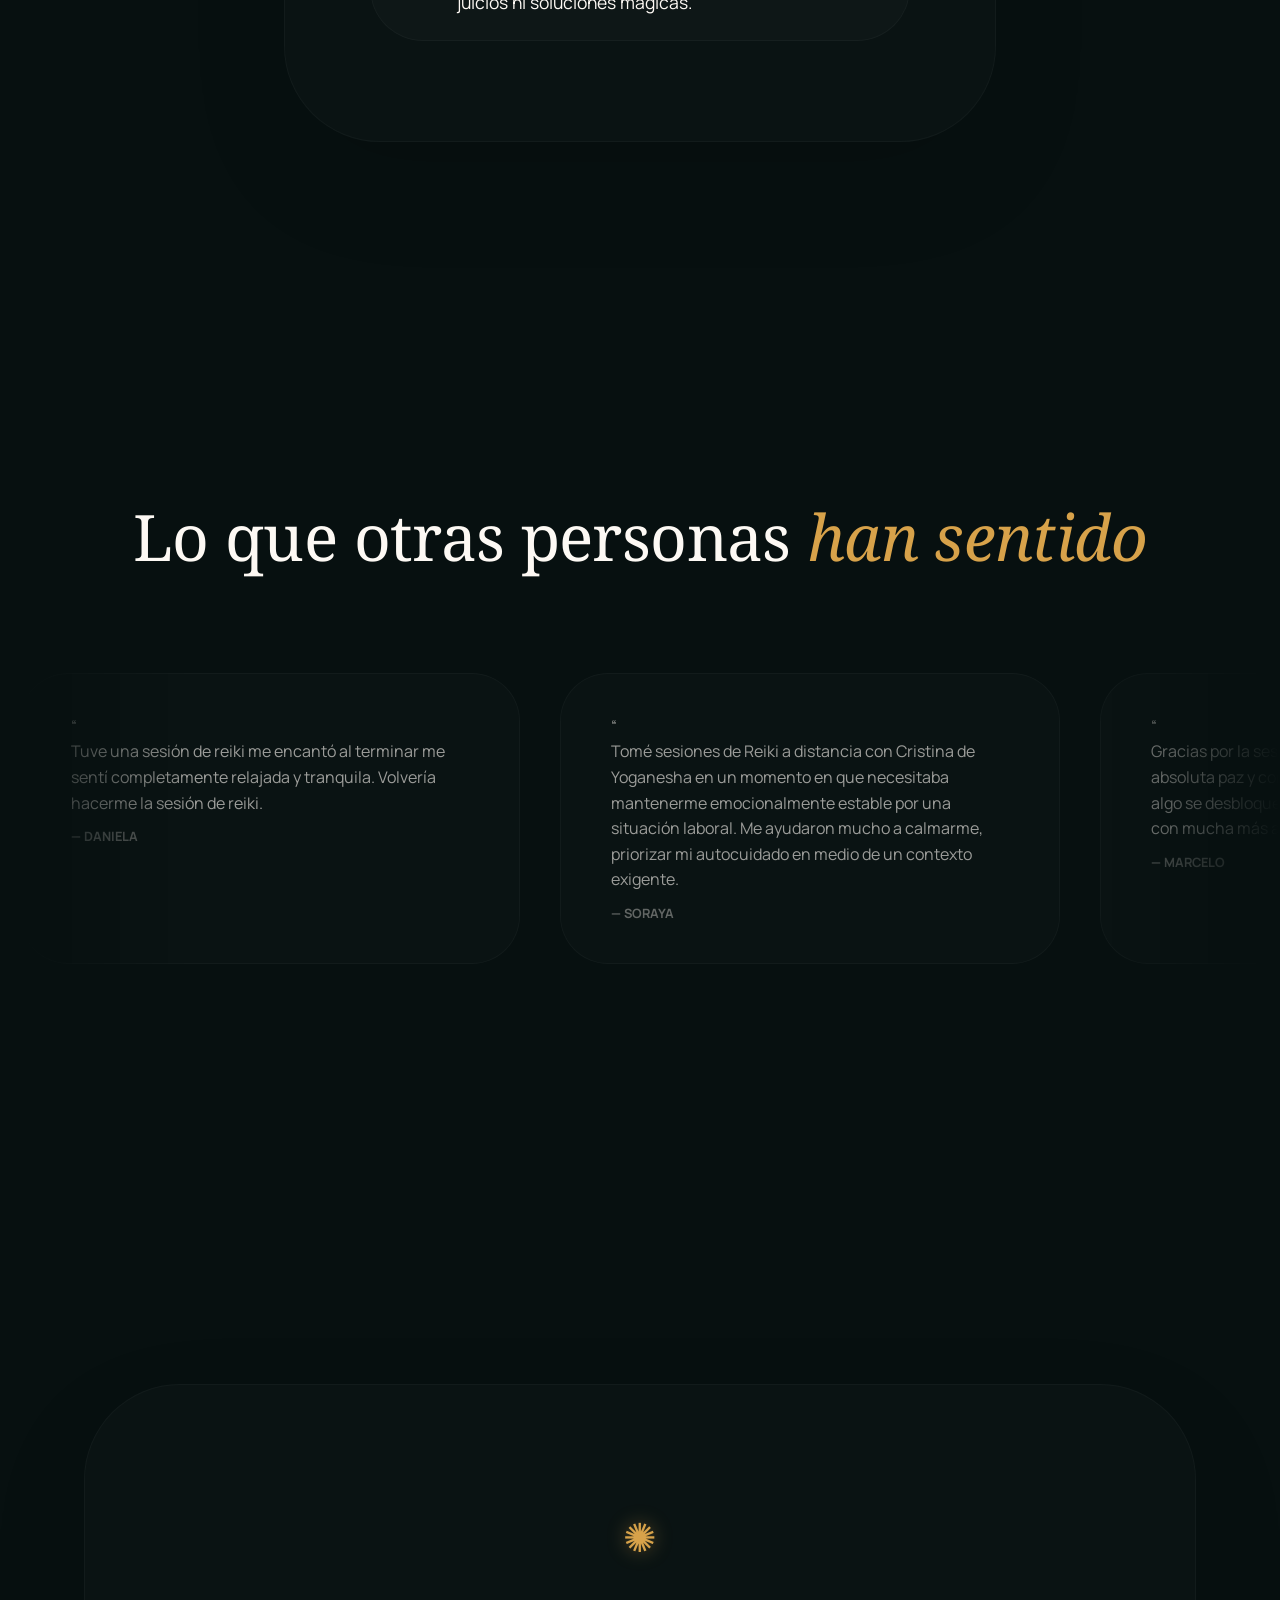
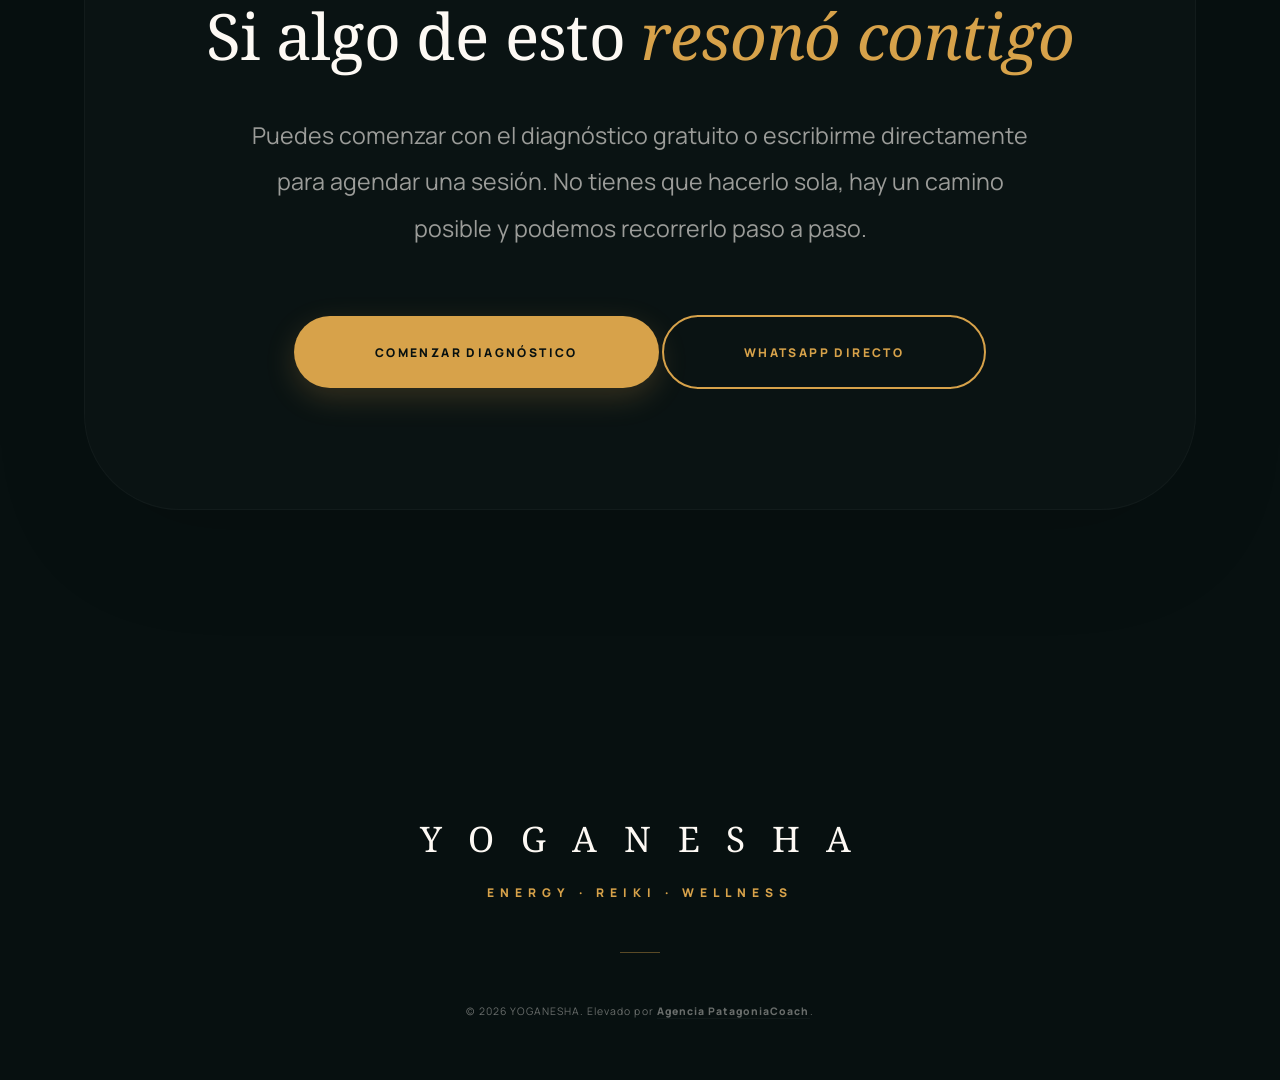
==== commit 64c13f28: "Fix: Centering hero action buttons on mobile" ====
--- a/index.html
+++ b/index.html
@@ -28,8 +28,8 @@
     }
     </script>
     
-    <!-- CACHE BUSTER v65.0 -->
-    <link rel="stylesheet" href="style.css?v=104.0">
+    <!-- CACHE BUSTER v66.0 -->
+    <link rel="stylesheet" href="style.css?v=105.0">
 </head>
 <body>
     
--- a/style.css
+++ b/style.css
@@ -133,7 +133,8 @@
     #main-logo-img { max-width: 85vw !important; height: auto !important; }
     .hero-content h1 { font-size: clamp(2.5rem, 12vw, 4rem); margin-bottom: 1.5rem; }
     .hero-subtitle { font-size: 1rem !important; line-height: 1.6; margin-bottom: 3rem !important; }
-    .hero-actions { flex-direction: column; width: 100%; max-width: 320px; gap: 15px; }
+
+    .hero-actions { display: flex; flex-direction: column; width: 100%; max-width: 320px; gap: 15px; margin: 0 auto; align-items: center; }
     .btn-primary, .btn-secondary, .btn-whatsapp { width: 100%; text-align: center; padding: 1.2rem 2rem; font-size: 0.65rem; }
 
     /* 🧘 SECTIONS & PLANES */
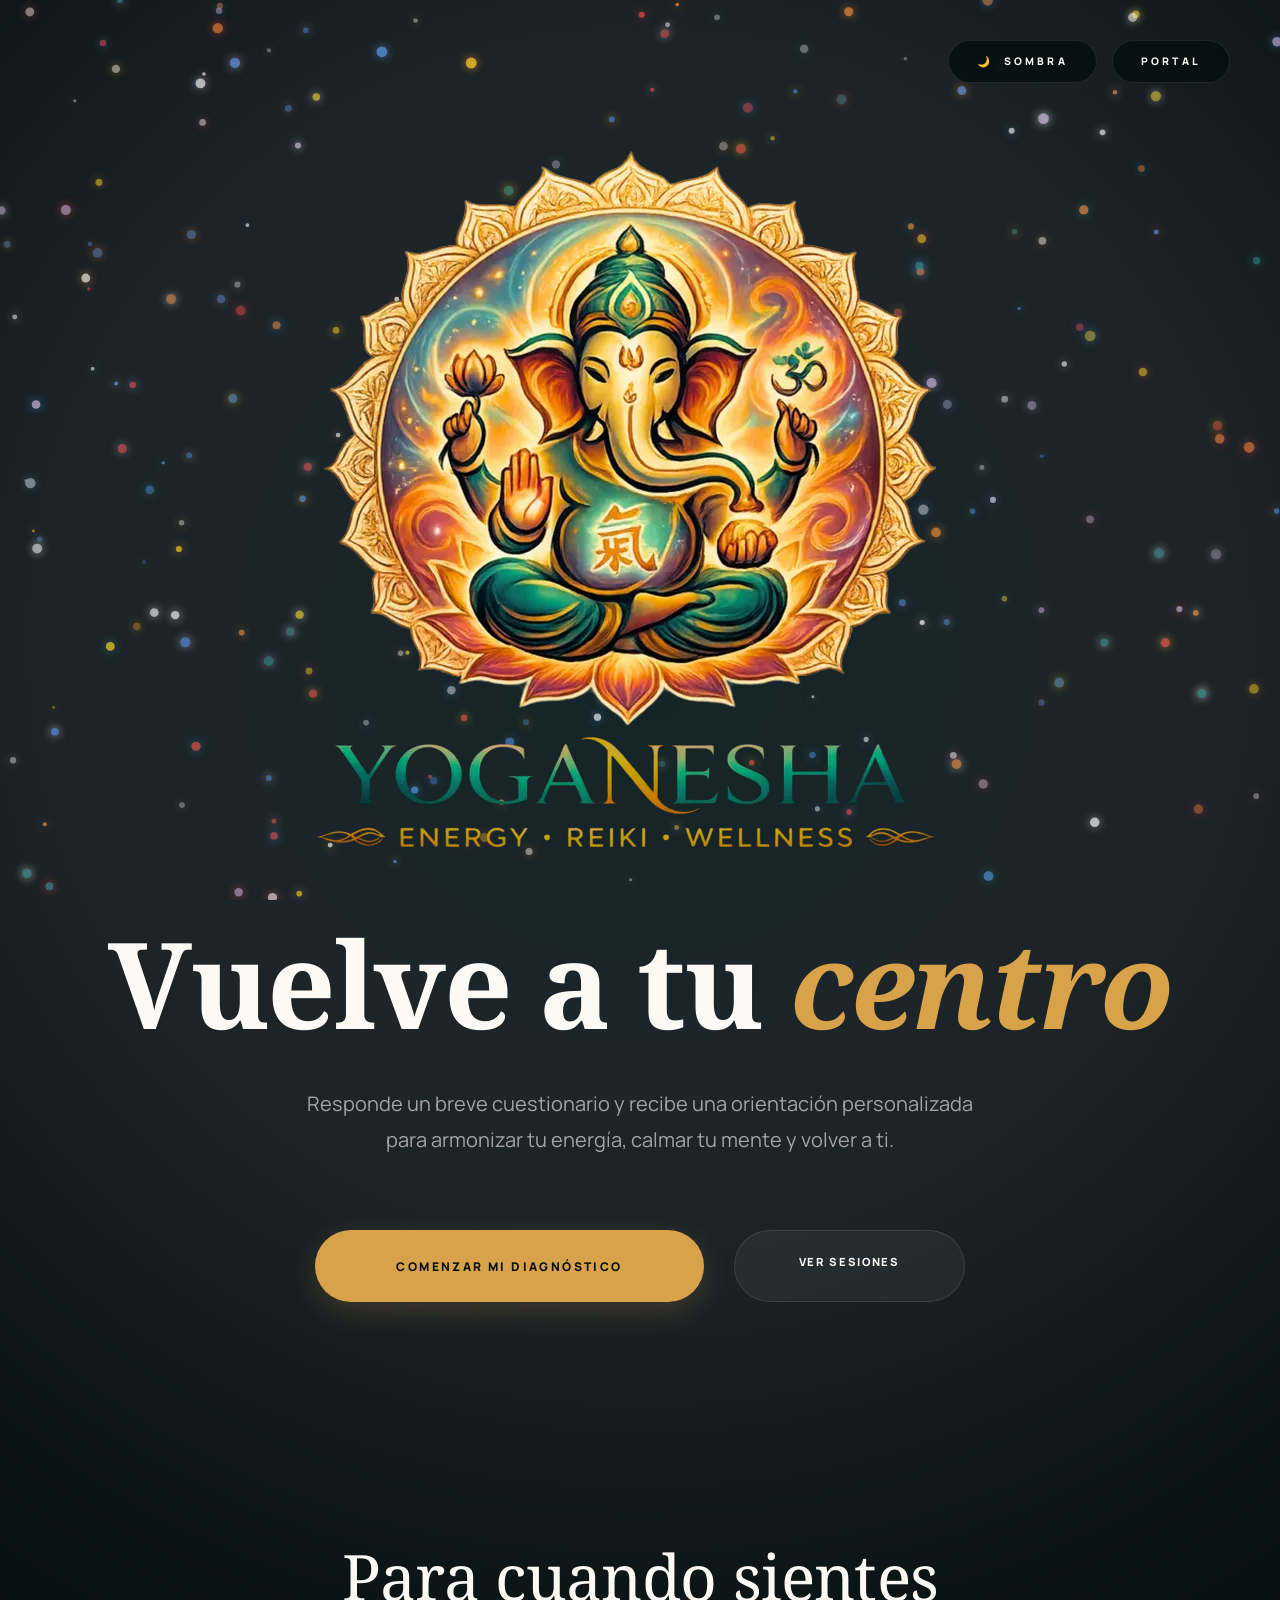
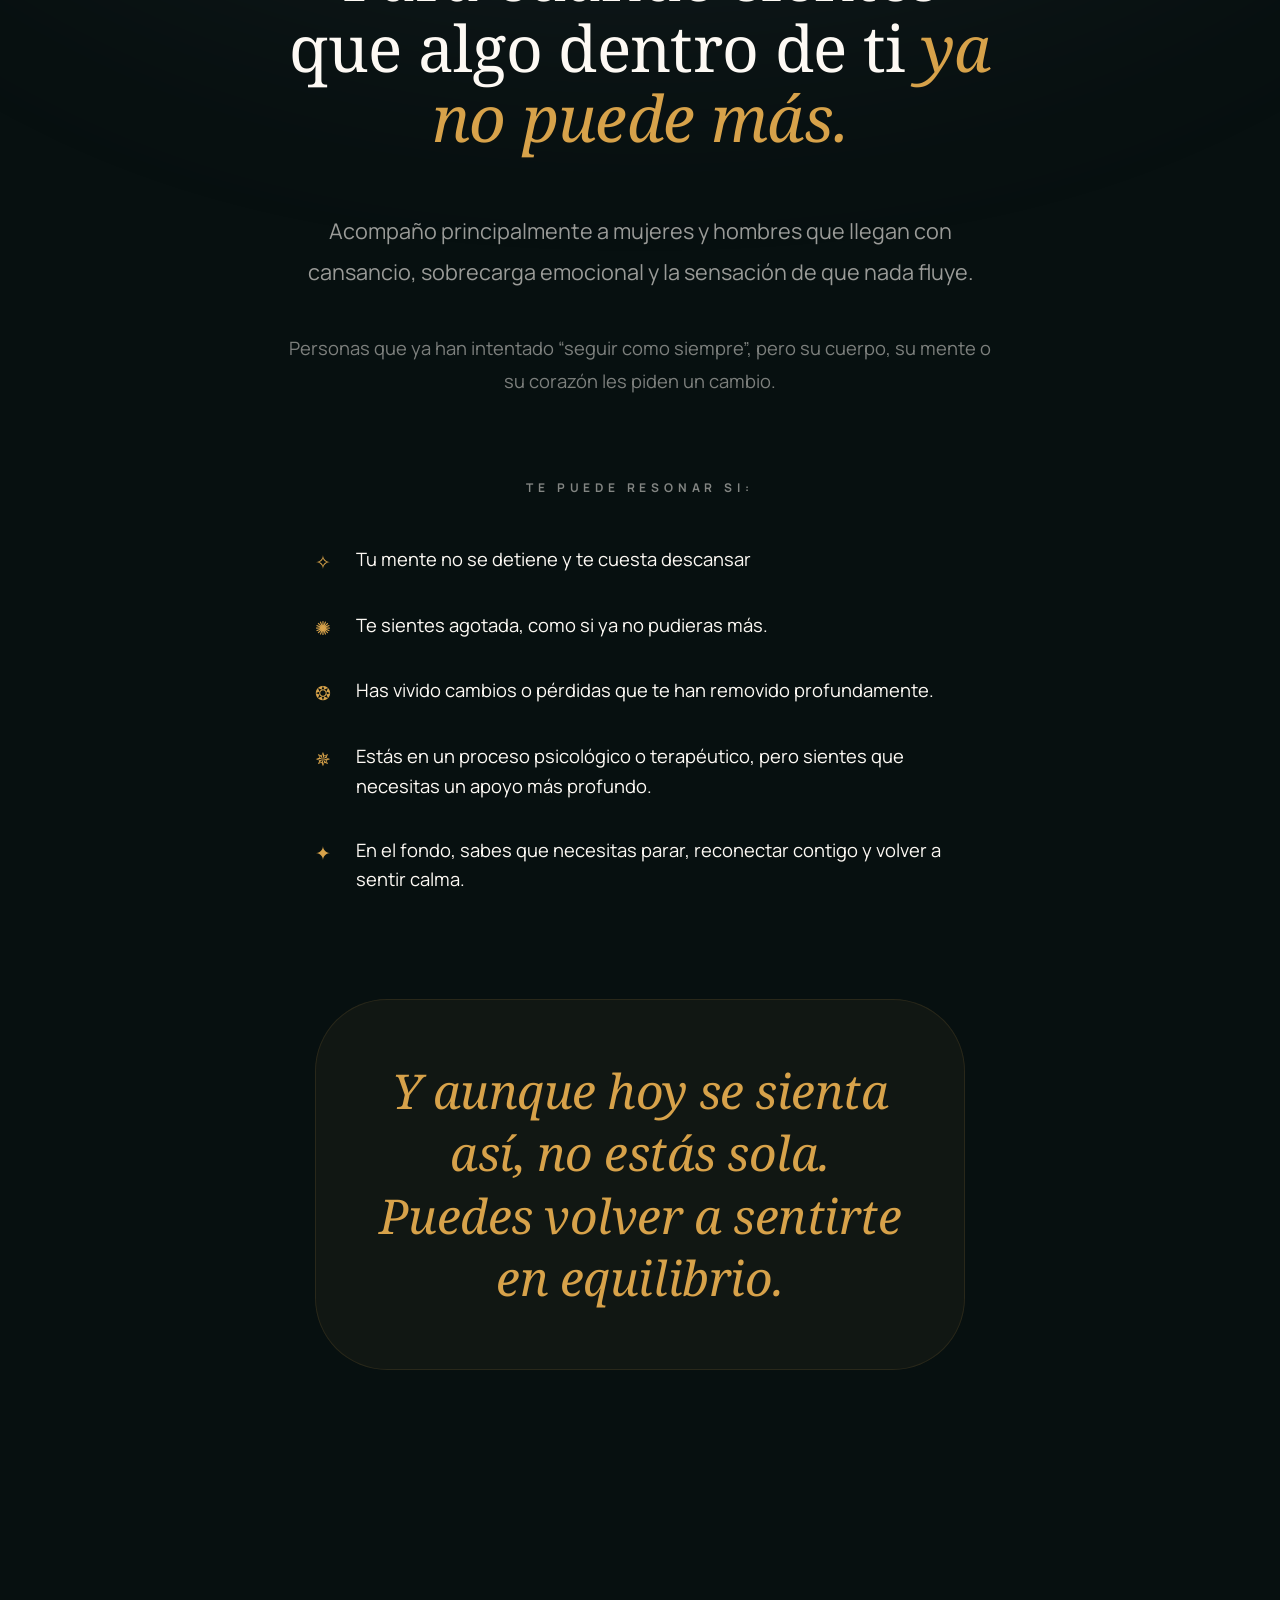
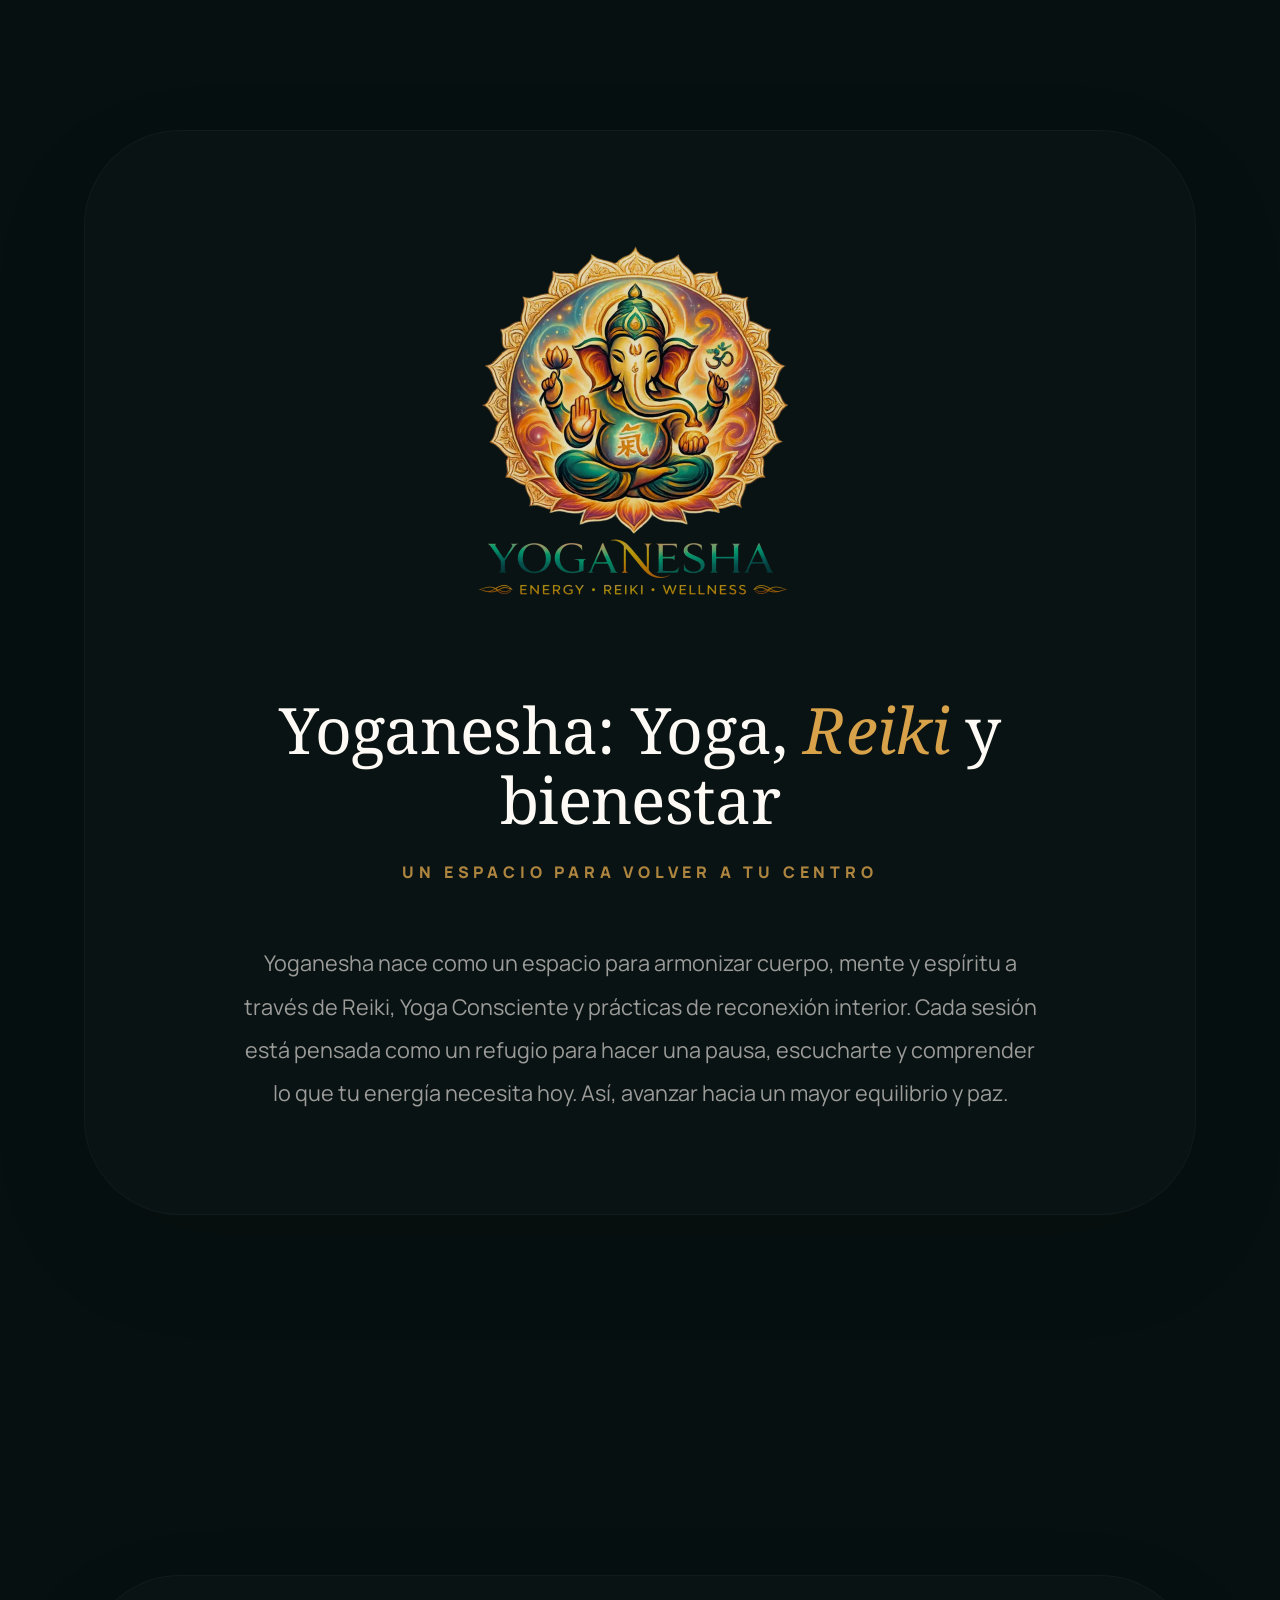
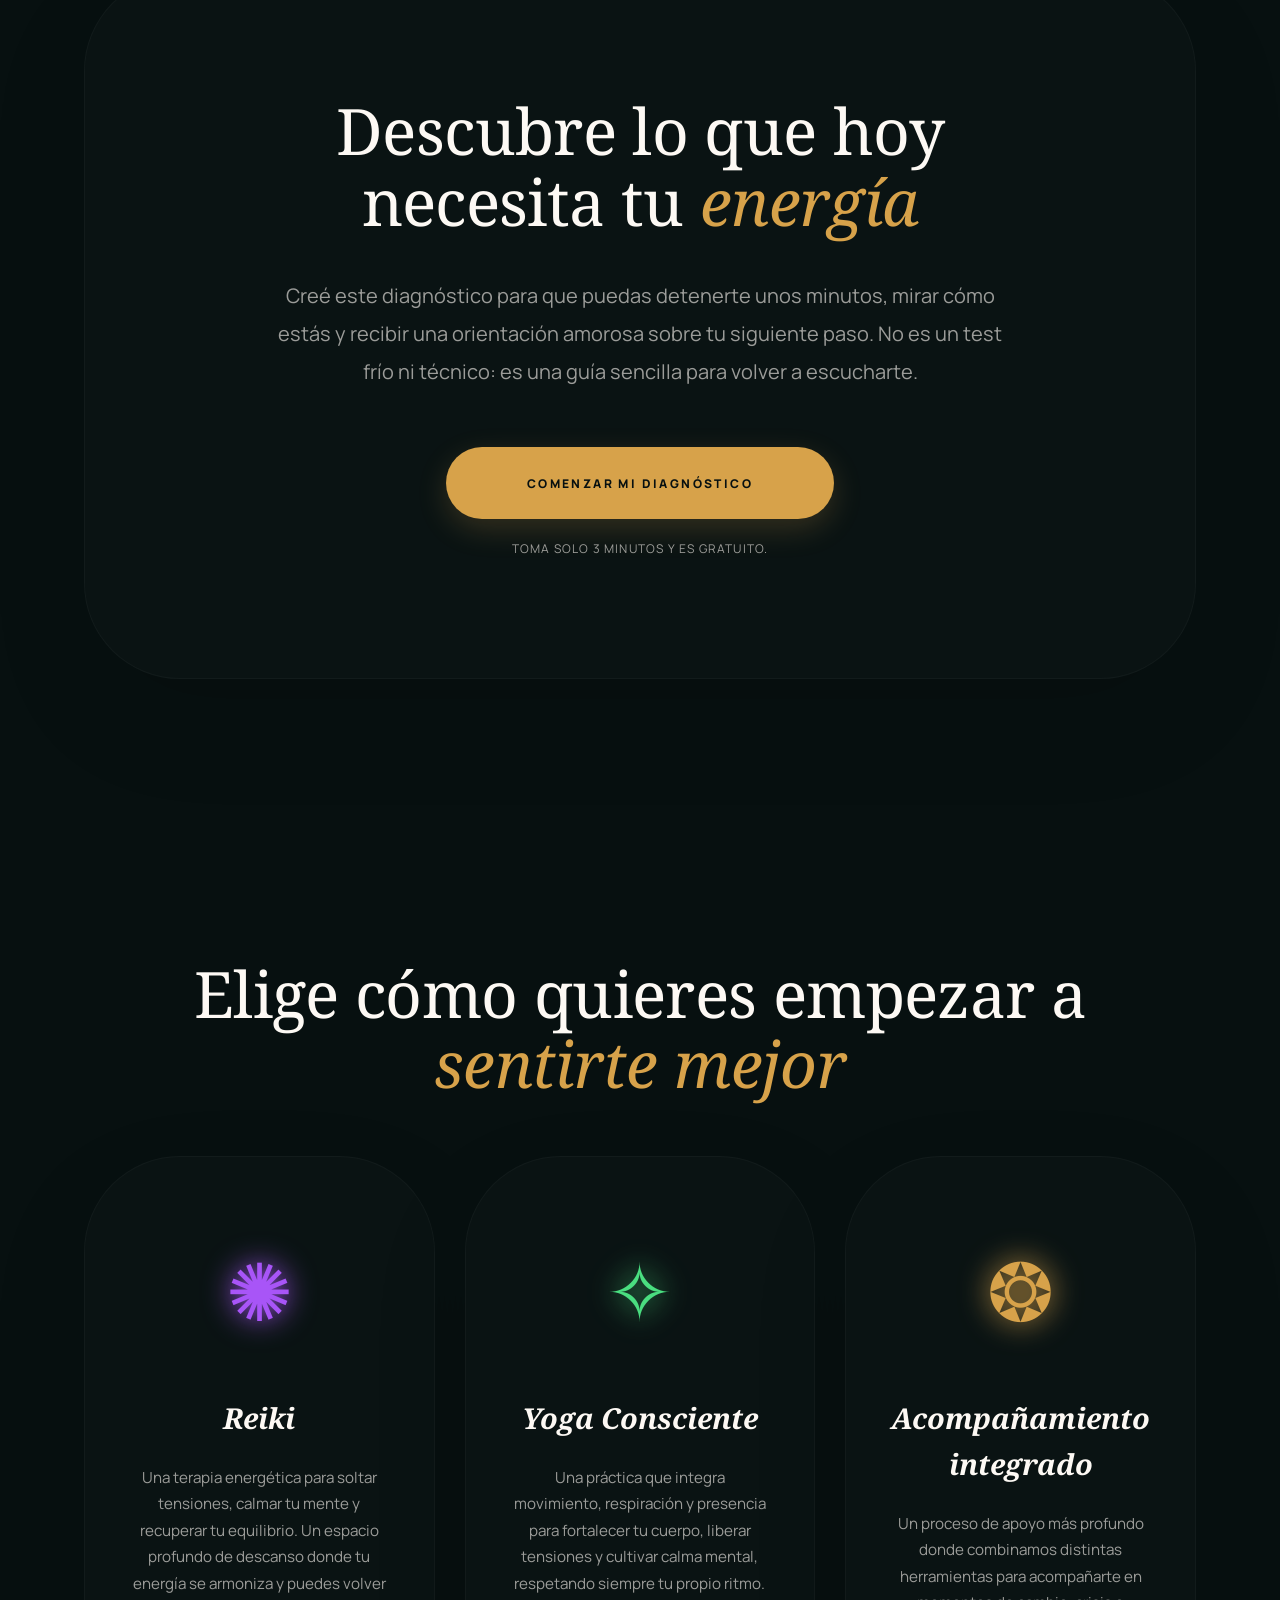
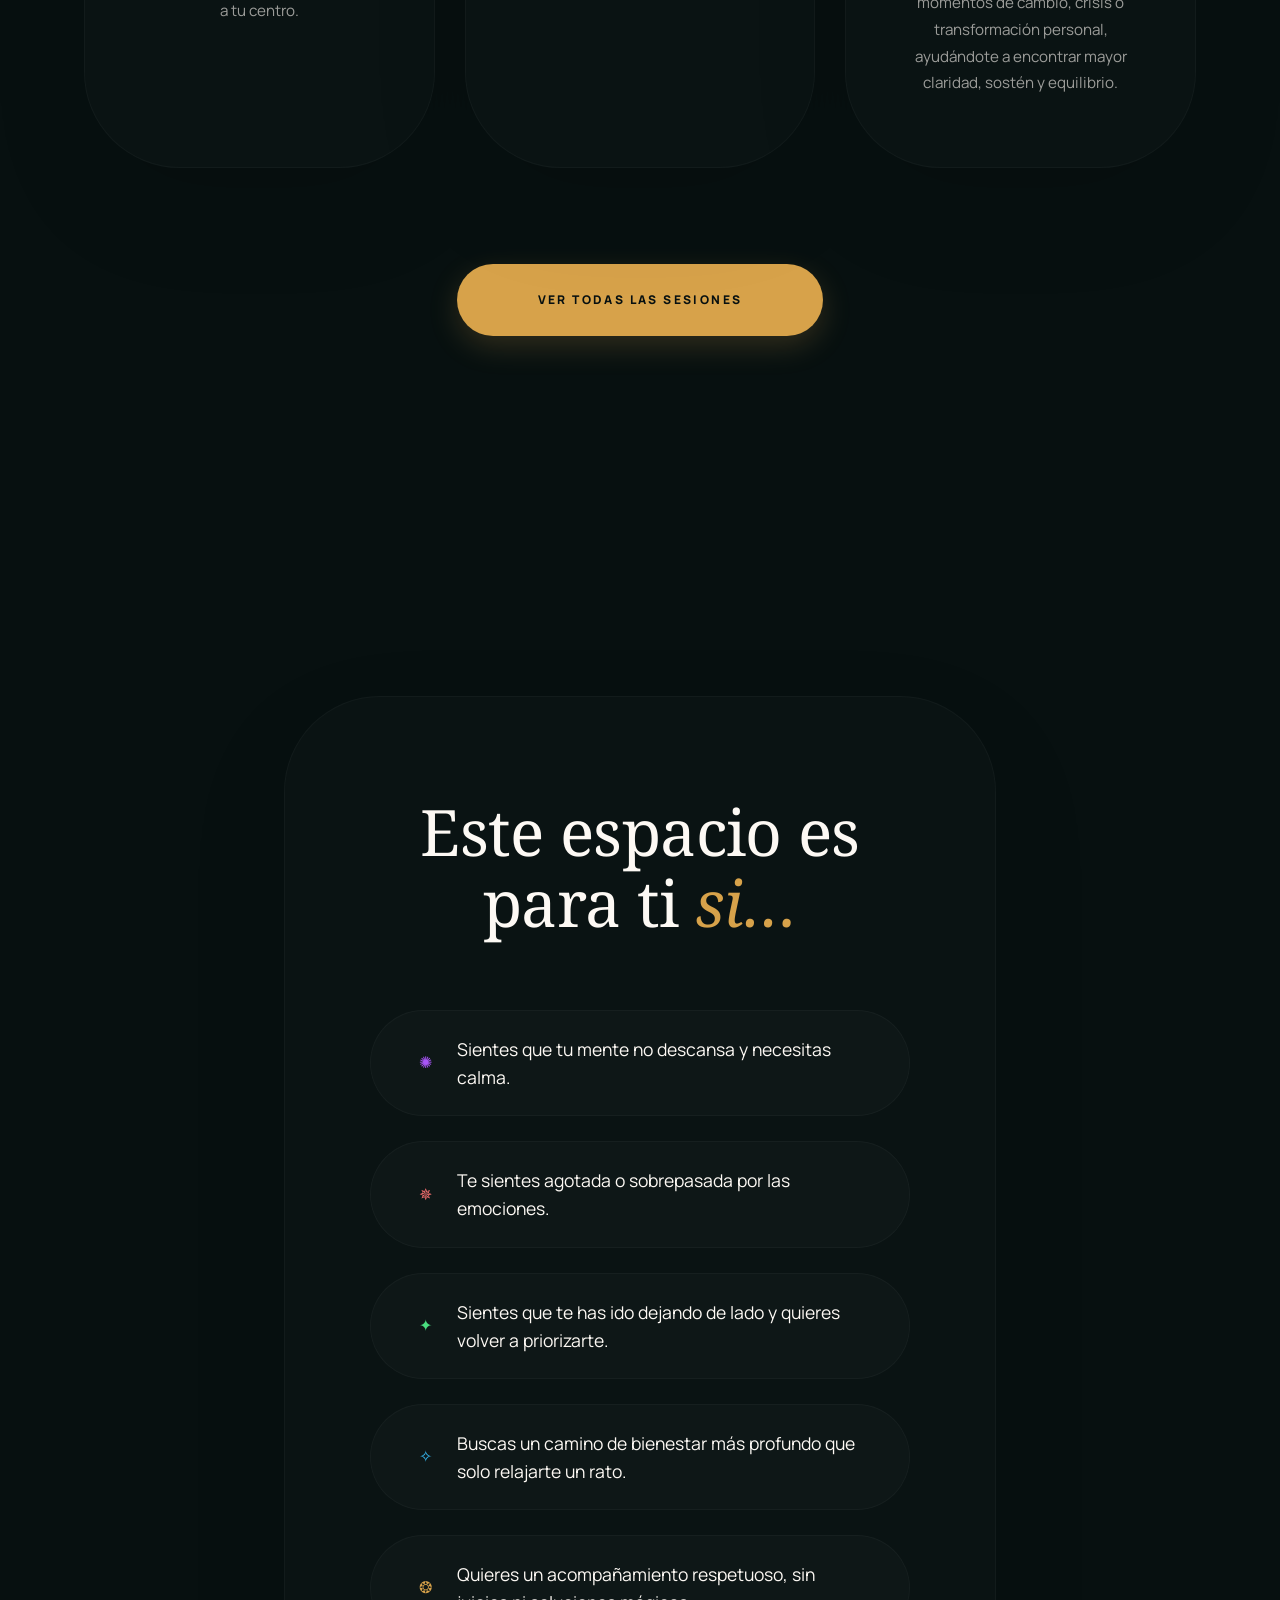
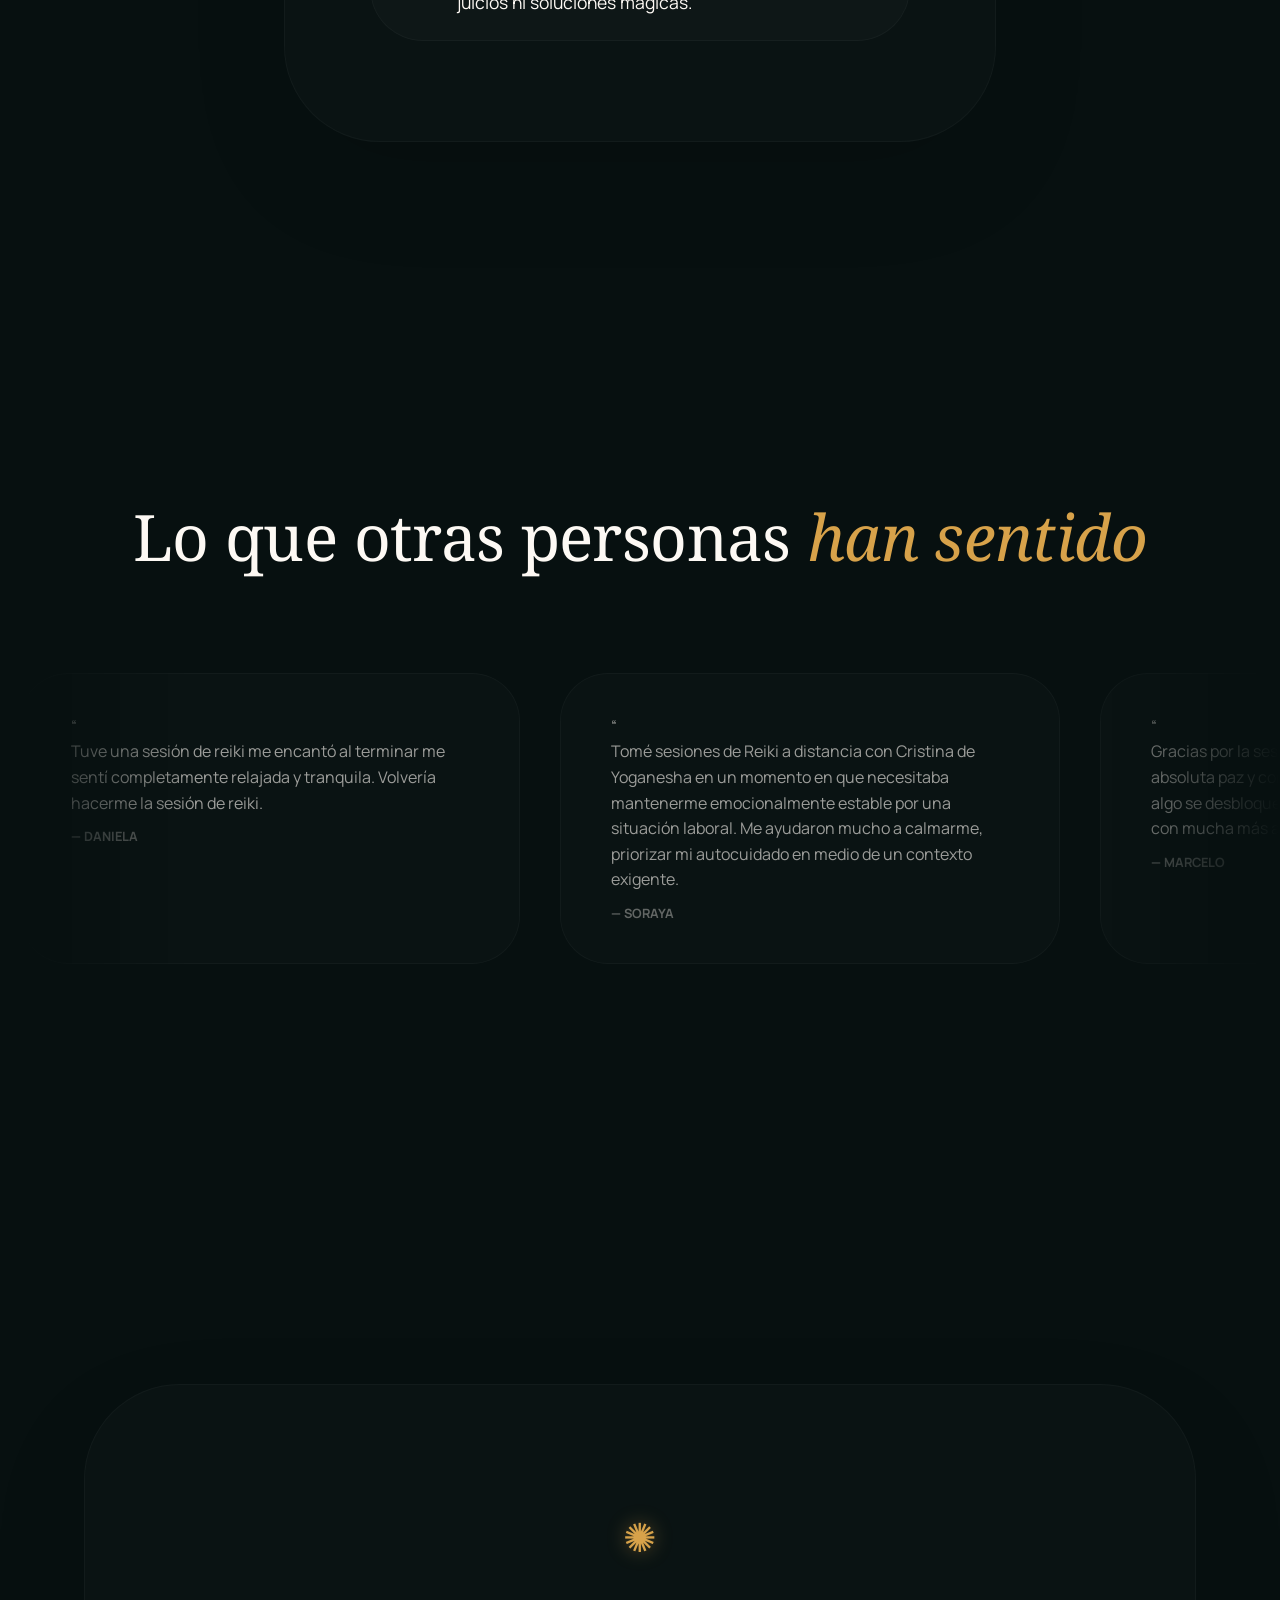
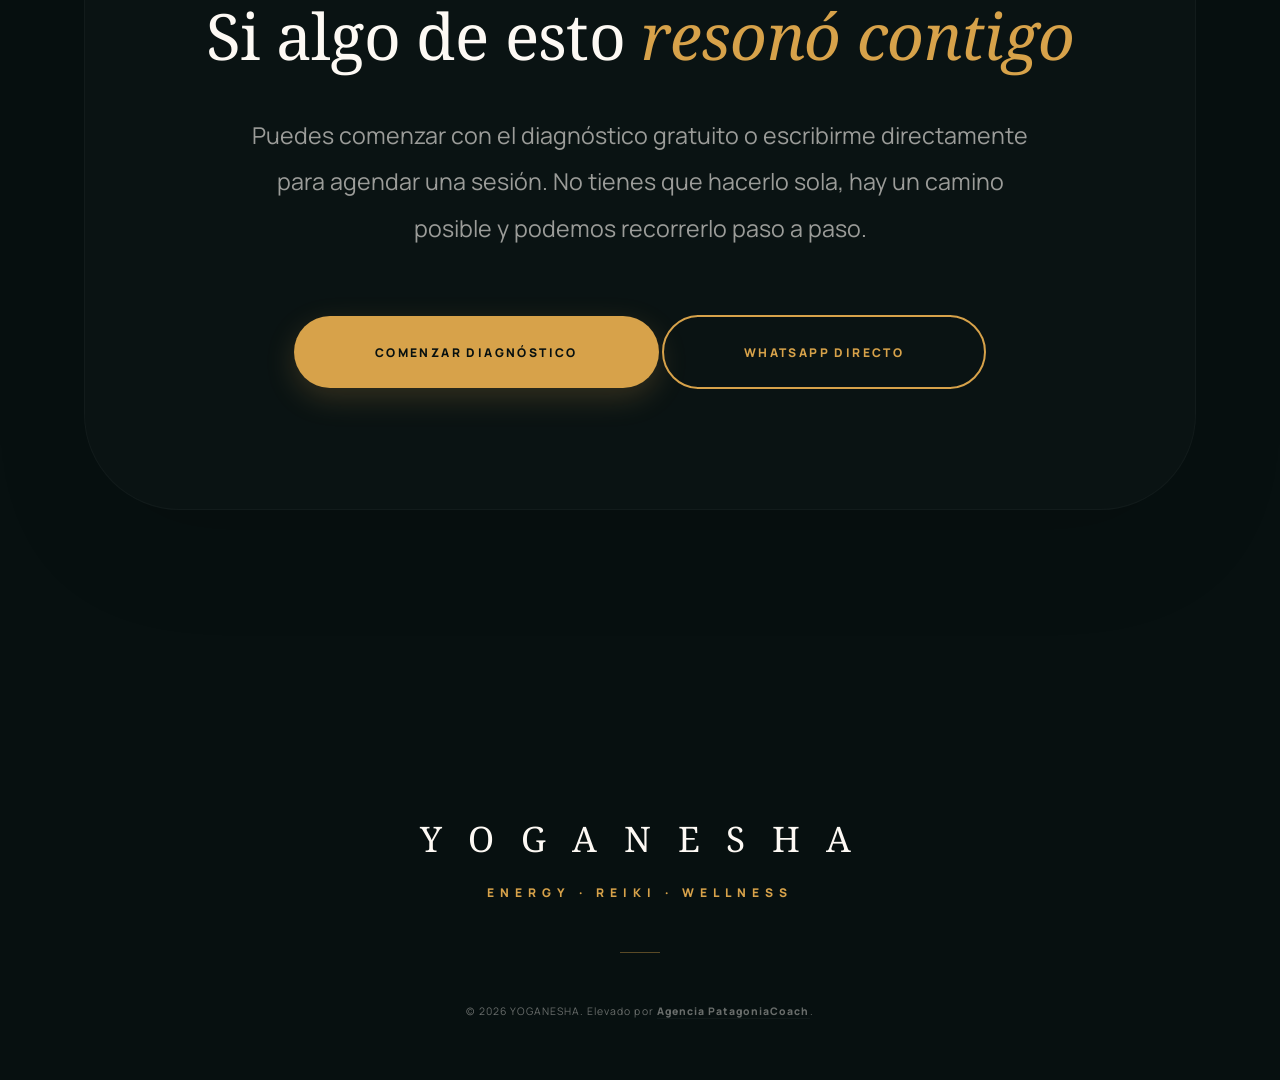
==== commit a69086c1: "Fix: Remove inline styles from hero actions for perfect centering" ====
--- a/index.html
+++ b/index.html
@@ -73,7 +73,7 @@
 
                     <h1 id="hero-title">Vuelve a tu <span style="font-style: italic; color: var(--accent);">centro</span></h1>
                     <p class="hero-subtitle" style="max-width: 700px; margin: 0 auto 3.5rem; font-size: 1.15rem; line-height: 1.8; color: var(--text-muted); font-weight: 400;">Responde un breve cuestionario y recibe una orientación personalizada para armonizar tu energía, calmar tu mente y volver a ti.</p>
-                    <div class="hero-actions" style="display: flex; gap: 20px; justify-content: center; flex-wrap: wrap;">
+                    <div class="hero-actions">
                         <a href="diagnostico" class="btn-primary">Comenzar mi diagnóstico</a>
                         <a href="sesiones" class="btn-secondary" style="background: rgba(255,255,255,0.05); border: 1px solid rgba(255,255,255,0.1); color: var(--text-base); padding: 1.4rem 4rem; border-radius: 500px; text-decoration: none; font-weight: 800; text-transform: uppercase; letter-spacing: 0.15em; font-size: 0.7rem; transition: 0.5s var(--transition);">Ver sesiones</a>
                     </div>
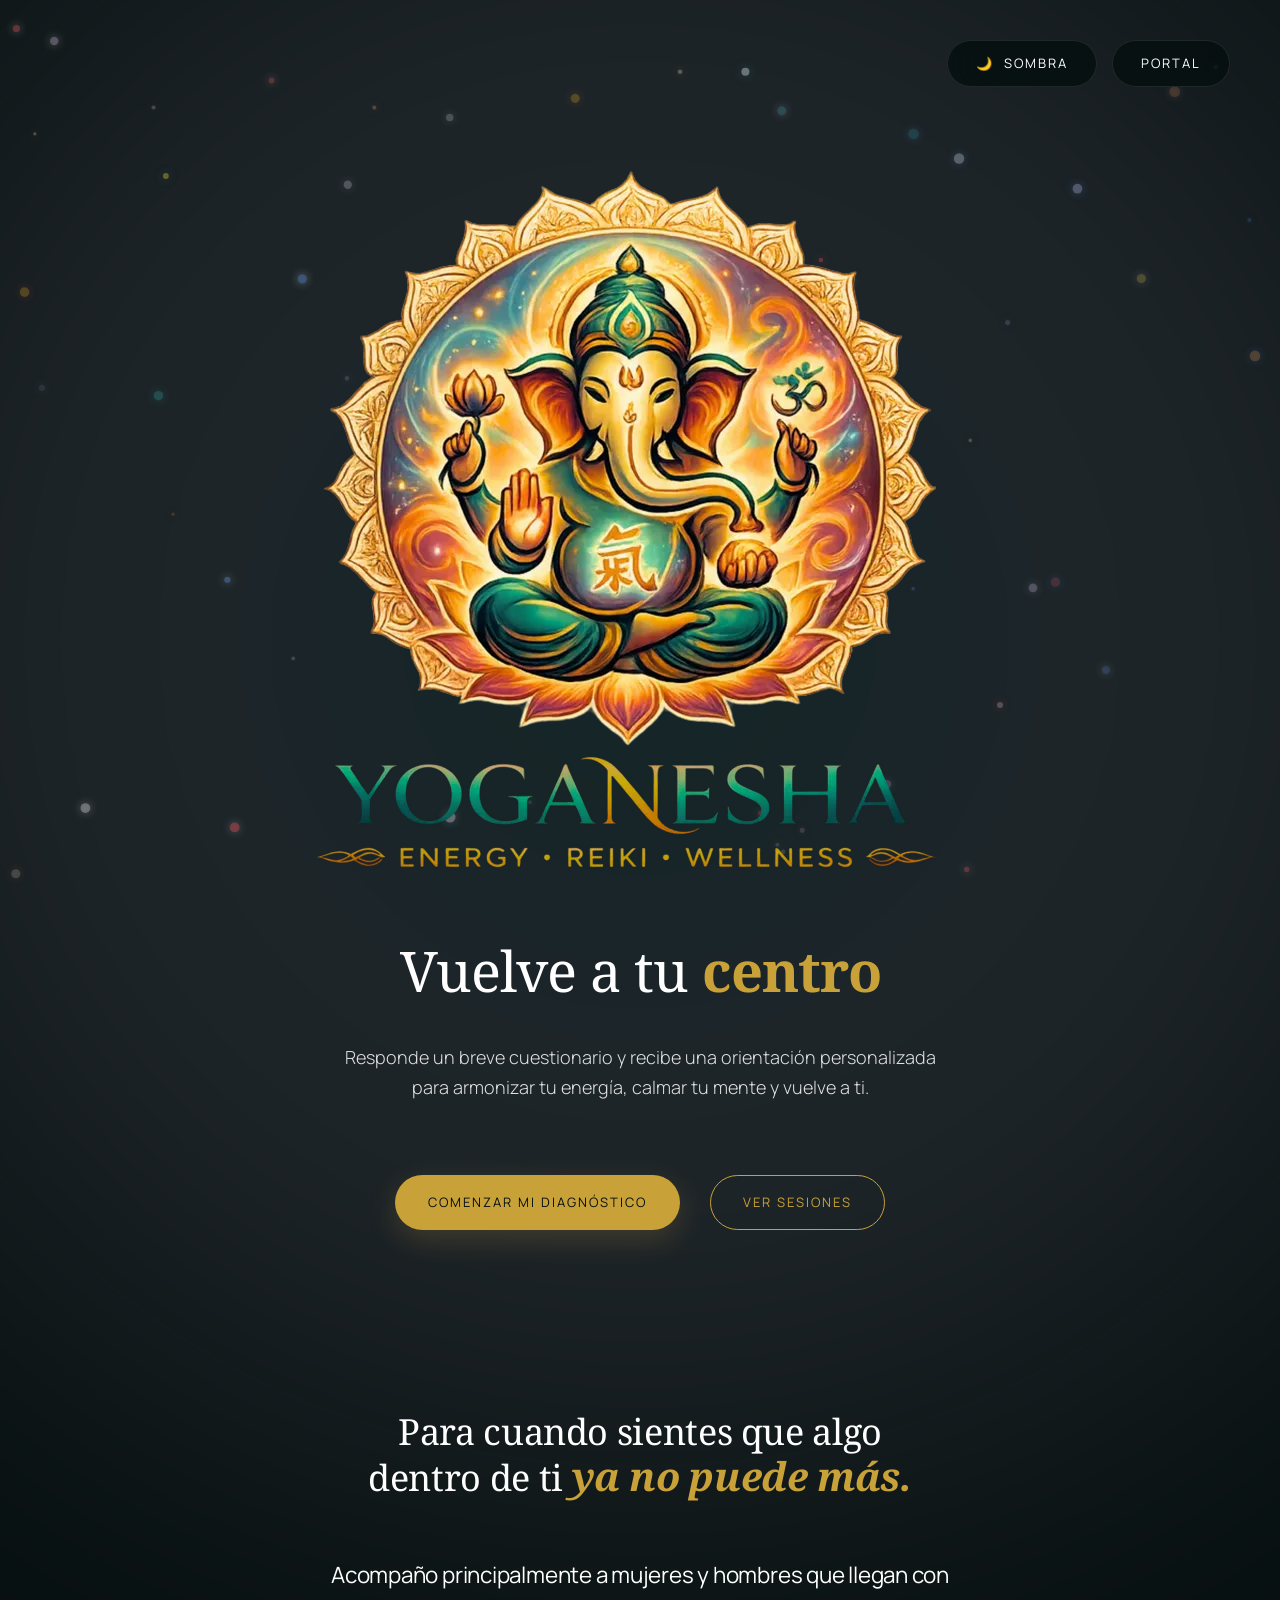
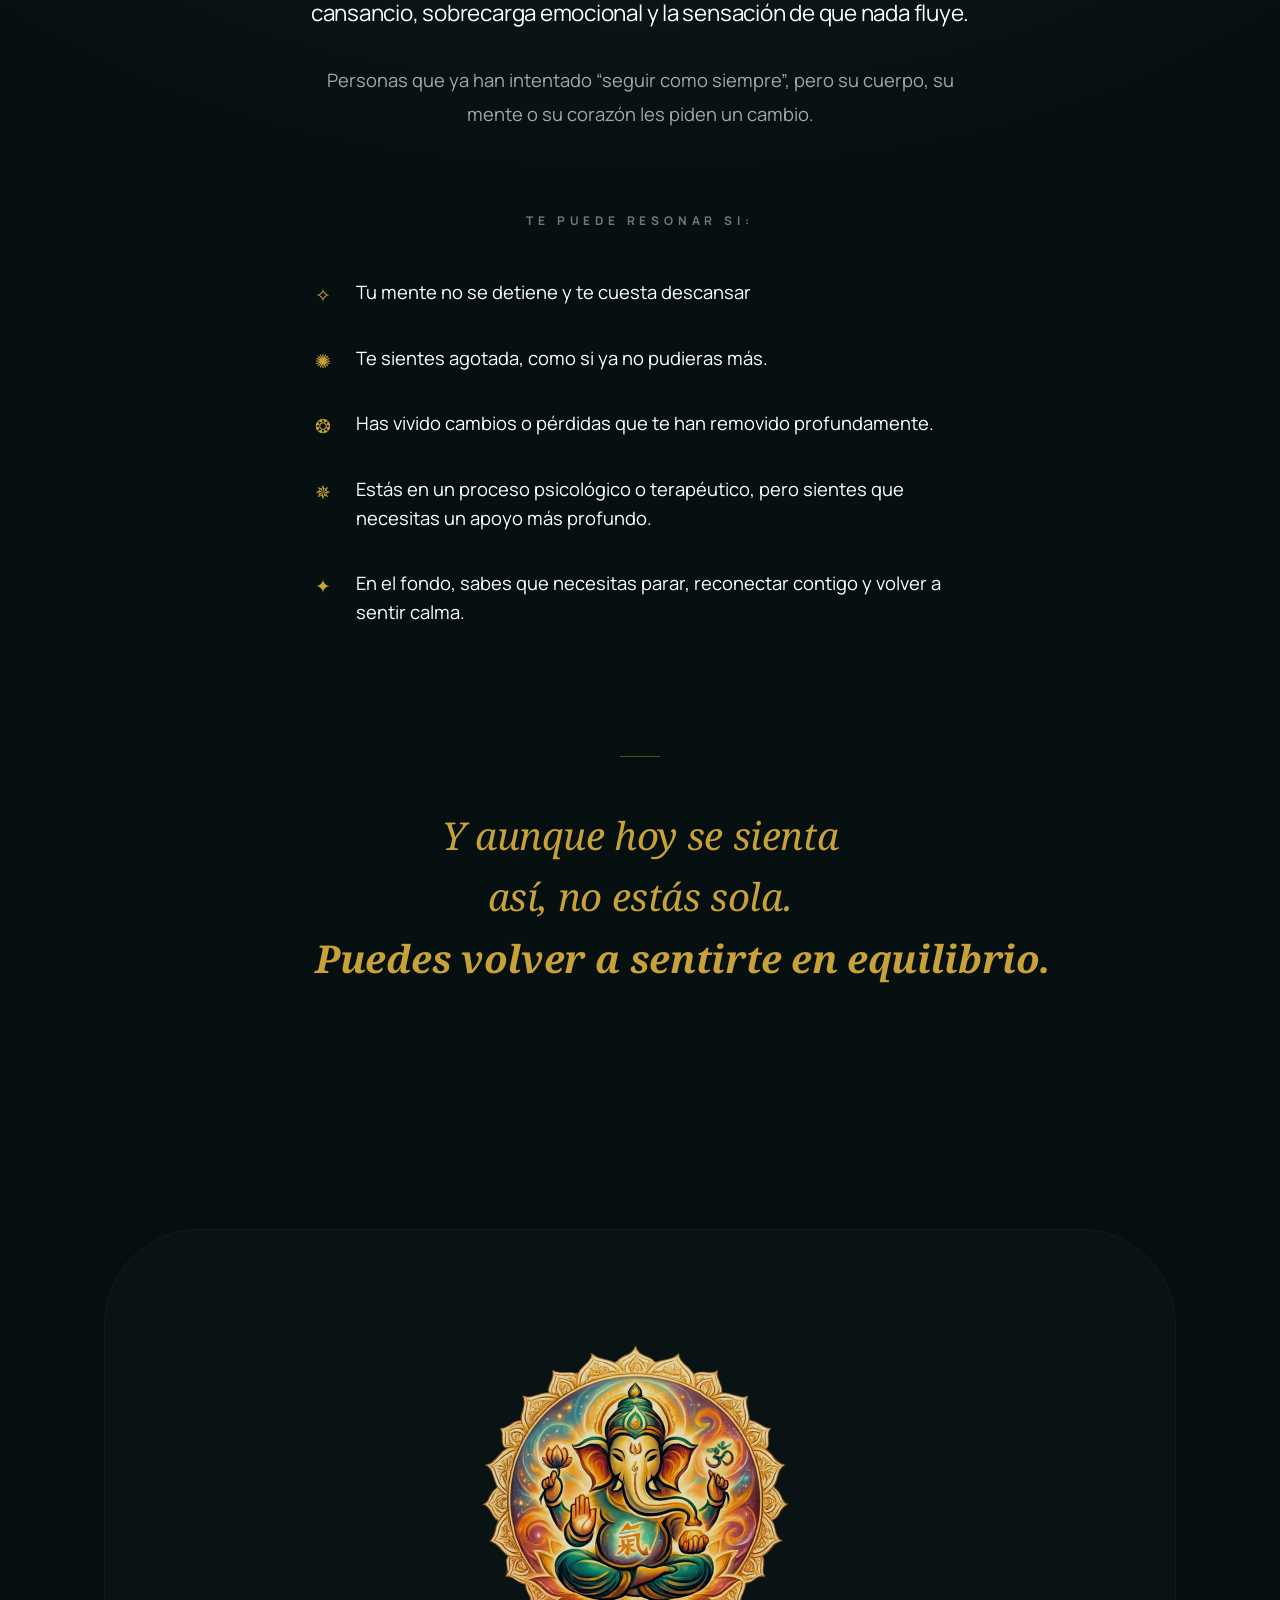
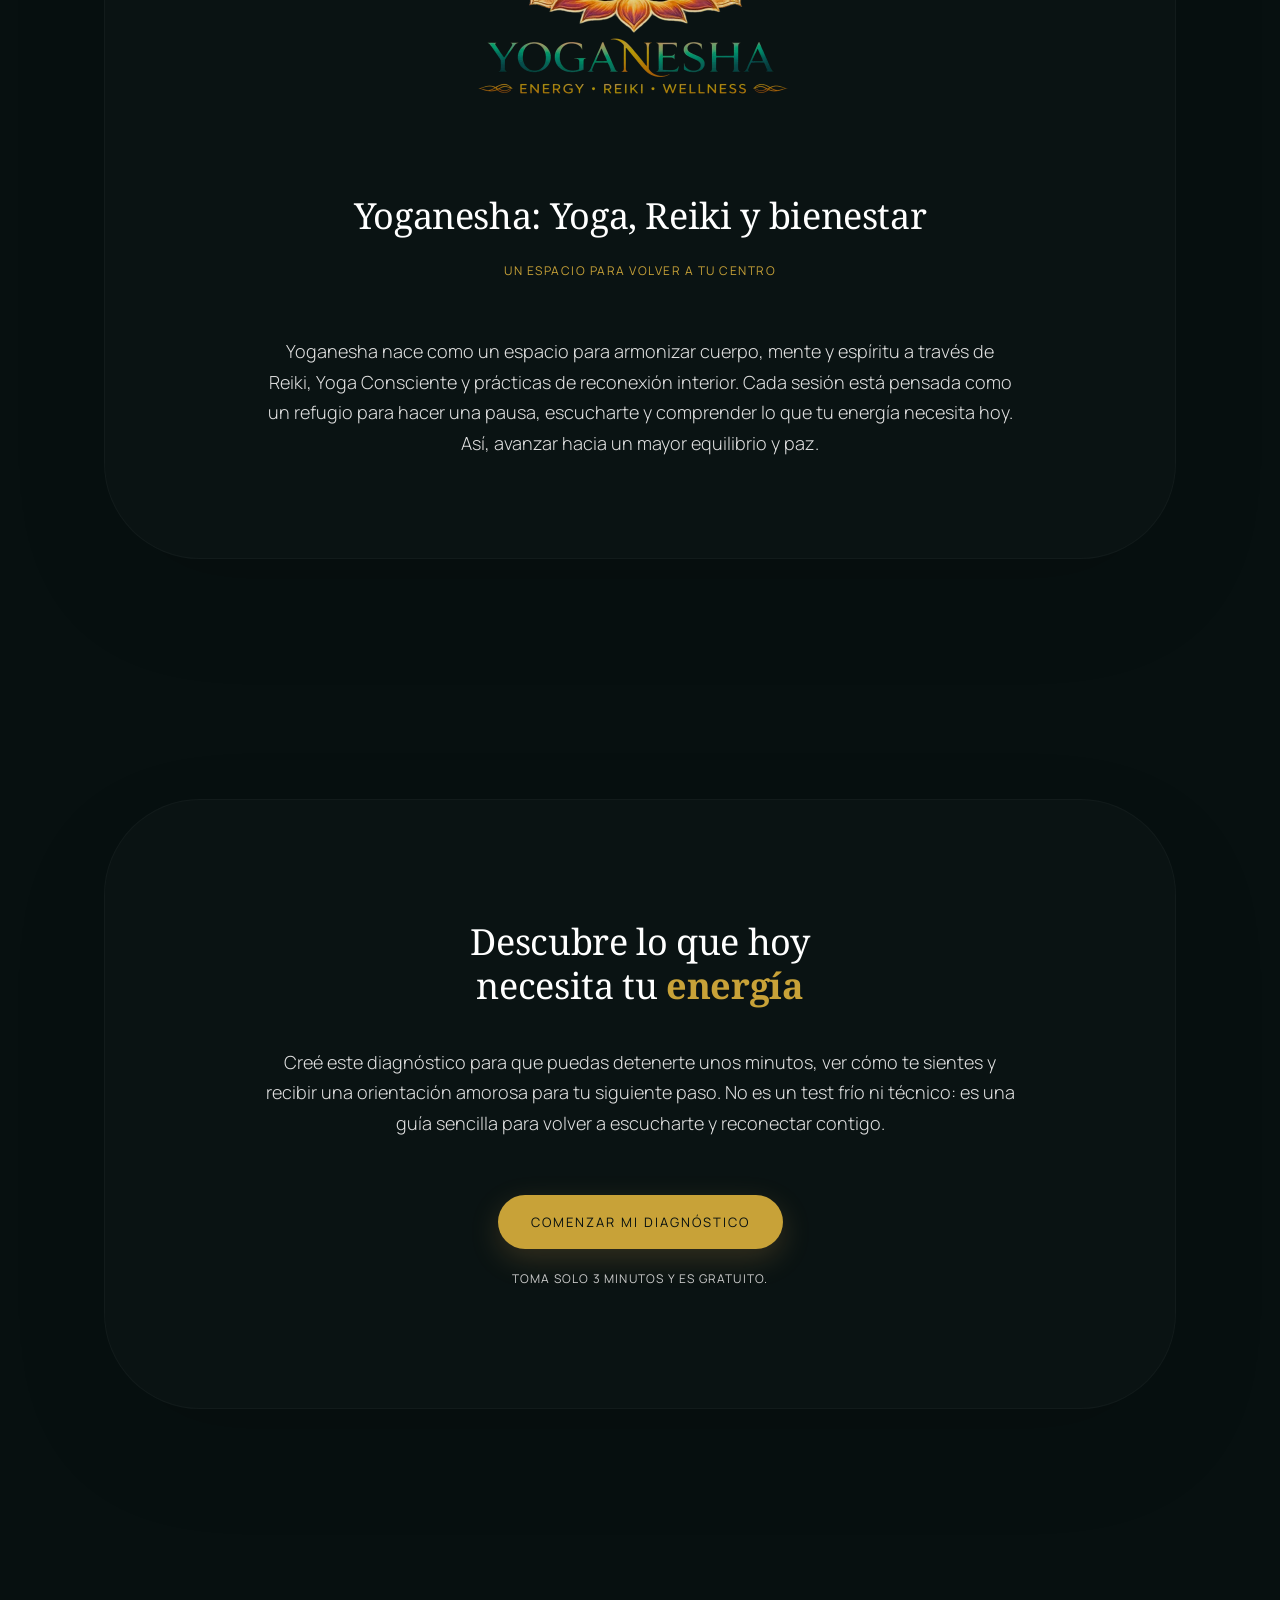
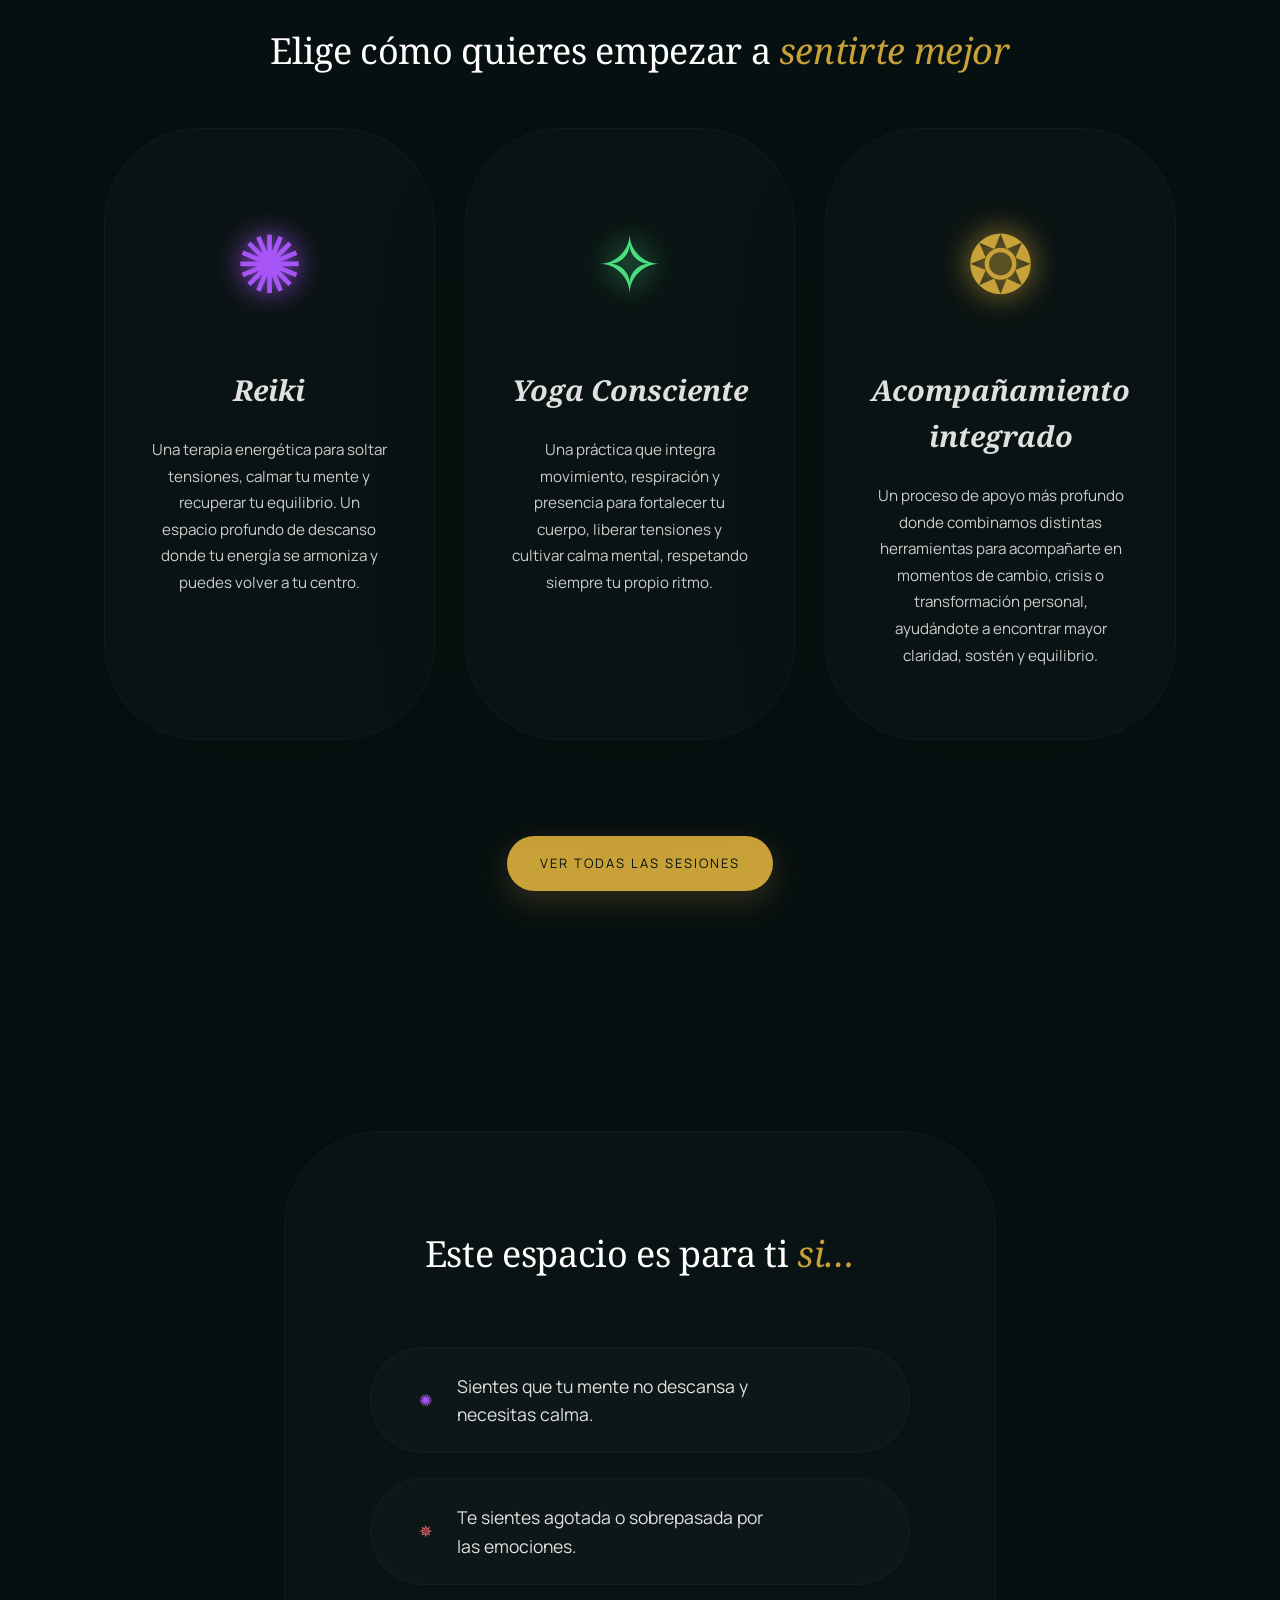
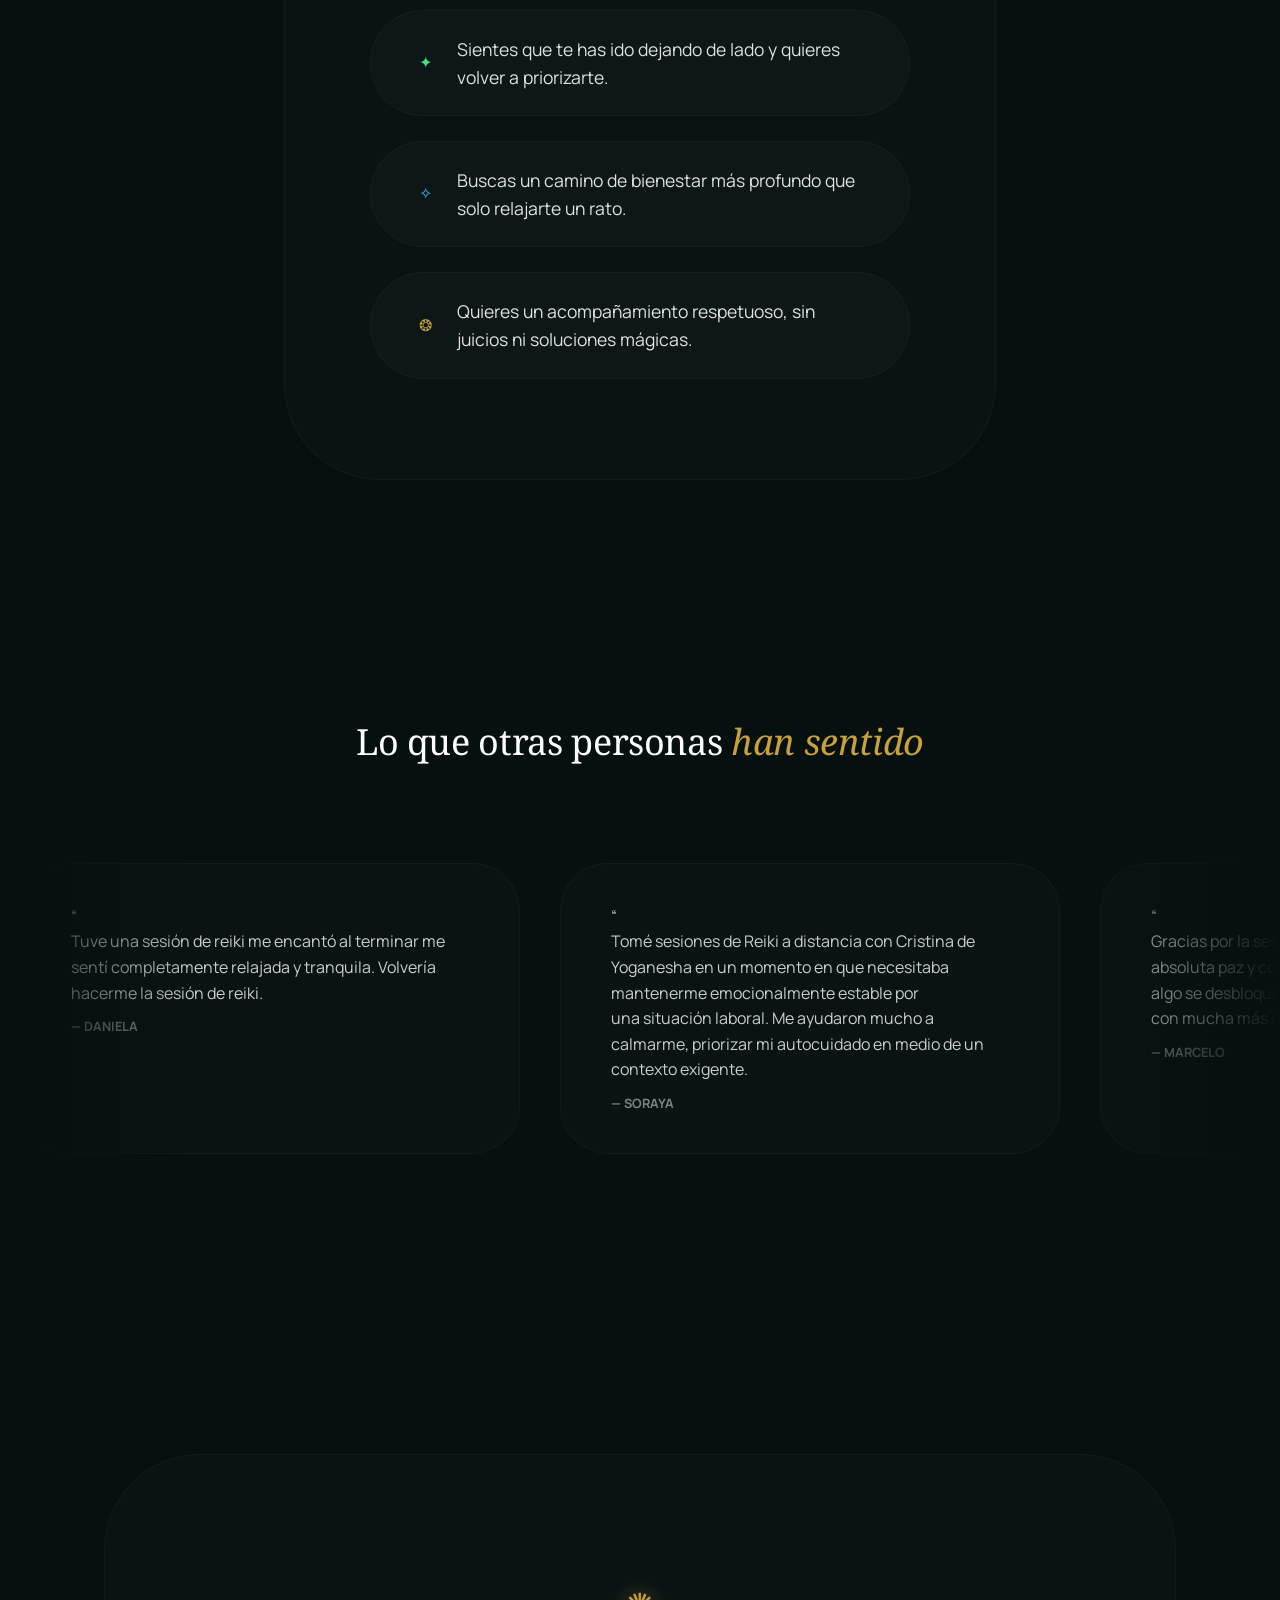
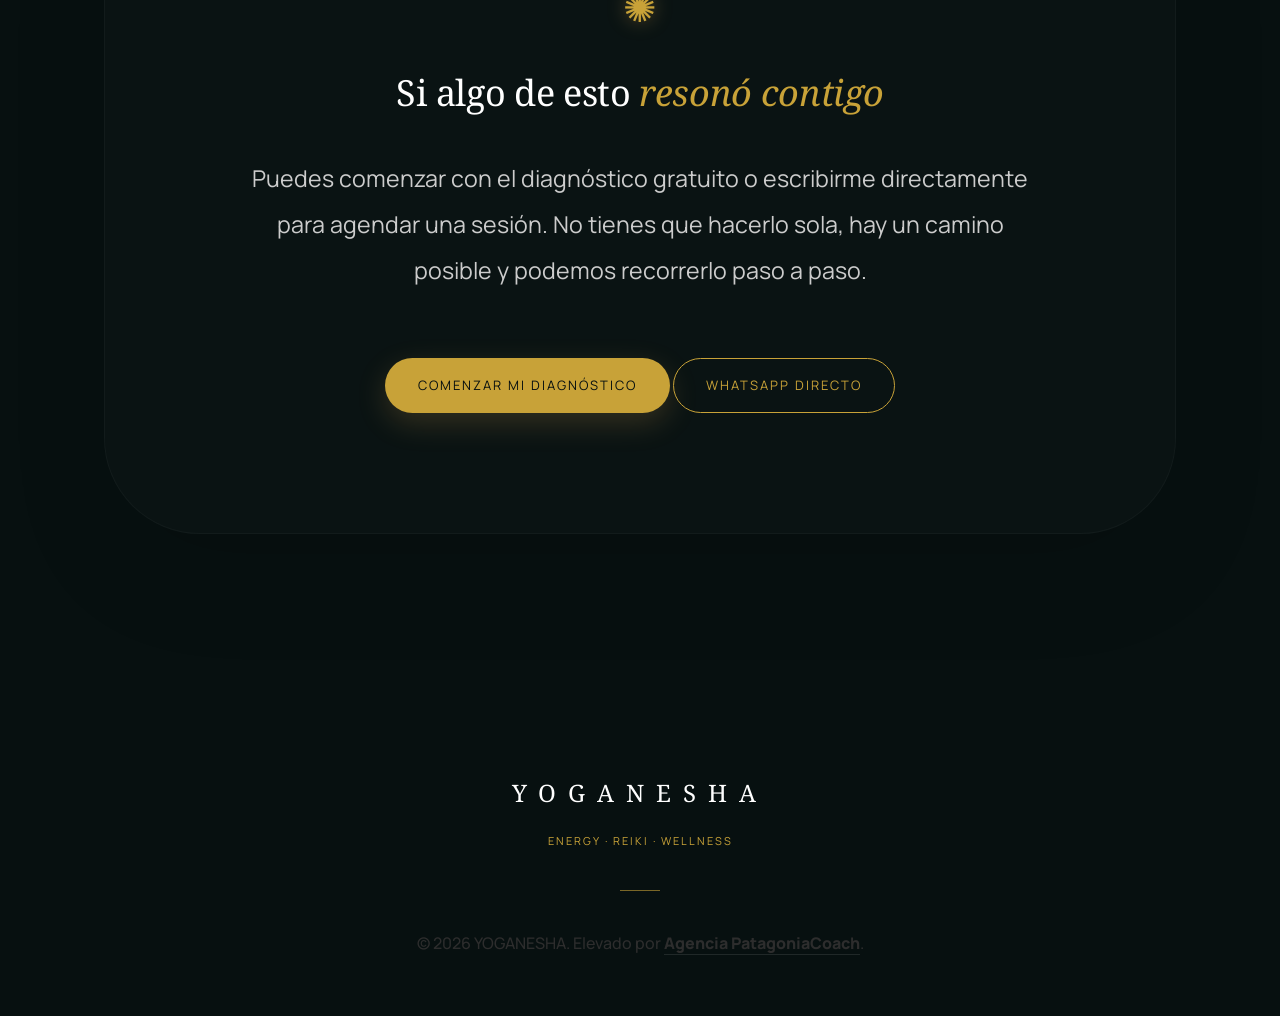
==== commit dc7c5d8e: "Despliegue Yoganesha: Evolución Quiet Luxury, Cápsulas Interactivas y Biografía" ====
--- a/index.html
+++ b/index.html
@@ -17,19 +17,14 @@
     <link href="https://fonts.googleapis.com/css2?family=Manrope:wght@600;800&family=Noto+Serif:ital,wght@0,400;0,700;1,400&display=swap" rel="stylesheet">
     
     <!-- JSON-LD Wellness Authority -->
-    <script type="application/ld+json">
-    {
-      "@context": "https://schema.org",
-      "@type": "WellnessCenter",
-      "name": "Yoganesha",
-      "founder": "Cristina",
-      "description": "Centro de Reiki, Yoga y Acompañamiento Energético",
-      "url": "http://localhost:8000"
-    }
+    <script>
+        // Sanctuary Theme Engine v62.5
+        const currentTheme = localStorage.getItem('theme') || 'dark';
+        document.documentElement.setAttribute('data-theme', currentTheme);
     </script>
     
     <!-- CACHE BUSTER v66.0 -->
-    <link rel="stylesheet" href="style.css?v=105.0">
+    <link rel="stylesheet" href="style.css?v=107.0">
 </head>
 <body>
     
@@ -71,11 +66,11 @@
                 </div>
                 <div class="hero-content reveal">
 
-                    <h1 id="hero-title">Vuelve a tu <span style="font-style: italic; color: var(--accent);">centro</span></h1>
-                    <p class="hero-subtitle" style="max-width: 700px; margin: 0 auto 3.5rem; font-size: 1.15rem; line-height: 1.8; color: var(--text-muted); font-weight: 400;">Responde un breve cuestionario y recibe una orientación personalizada para armonizar tu energía, calmar tu mente y volver a ti.</p>
+                    <h1 id="hero-title">Vuelve a tu <span style="font-weight: 700; color: var(--accent);">centro</span></h1>
+                    <p class="hero-subtitle" style="max-width: 600px; margin: 0 auto 3.5rem; font-size: 18px; line-height: 1.7; color: var(--text-body); font-weight: 300;">Responde un breve cuestionario y recibe una orientación personalizada para armonizar tu energía, calmar tu mente y vuelve&nbsp;a&nbsp;ti.</p>
                     <div class="hero-actions">
                         <a href="diagnostico" class="btn-primary">Comenzar mi diagnóstico</a>
-                        <a href="sesiones" class="btn-secondary" style="background: rgba(255,255,255,0.05); border: 1px solid rgba(255,255,255,0.1); color: var(--text-base); padding: 1.4rem 4rem; border-radius: 500px; text-decoration: none; font-weight: 800; text-transform: uppercase; letter-spacing: 0.15em; font-size: 0.7rem; transition: 0.5s var(--transition);">Ver sesiones</a>
+                        <a href="sesiones" class="btn-secondary">Ver sesiones</a>
                     </div>
                 </div>
             </div>
@@ -85,11 +80,11 @@
         <section class="section who" id="who">
             <div class="container-s reveal">
                 <div class="who-restored-content" style="text-align: center;">
-                    <h2 class="section-title" style="font-size: clamp(2.2rem, 5vw, 4rem); margin-bottom: 3.5rem;">Para cuando sientes que algo dentro de ti <span class="accent-text">ya no puede más.</span></h2>
+                    <h2 class="section-title" style="max-width: 900px; margin: 0 auto 3.5rem;">Para cuando sientes que algo dentro de ti <span style="font-weight: 700; color: var(--accent); font-style: italic; font-size: 1.1em;">ya no puede más.</span></h2>
                     
-                    <div class="who-main-paragraphs" style="max-width: 750px; margin: 0 auto 5rem;">
-                        <p style="font-size: 1.35rem; line-height: 1.9; color: var(--text-muted); margin-bottom: 2.5rem;">Acompaño principalmente a mujeres y hombres que llegan con cansancio, sobrecarga emocional y la sensación de que nada fluye.</p>
-                        <p style="font-size: 1.15rem; line-height: 1.8; color: var(--text-muted); opacity: 0.8;">Personas que ya han intentado “seguir como siempre”, pero su cuerpo, su mente o su corazón les piden un cambio.</p>
+                    <div class="who-main-paragraphs" style="max-width: 800px; margin: 0 auto 5rem; text-align: center;">
+                        <p style="font-size: 1.4rem; line-height: 1.7; color: var(--text-base); margin-bottom: 2rem; font-weight: 400; letter-spacing: -0.01em;">Acompaño principalmente a mujeres y hombres que llegan con cansancio, sobrecarga emocional y la sensación de que nada fluye.</p>
+                        <p style="font-size: 1.15rem; line-height: 1.8; color: var(--text-muted); opacity: 0.8; font-weight: 400; max-width: 650px; margin: 0 auto;">Personas que ya han intentado “seguir como siempre”, pero su cuerpo, su mente o su corazón les piden un cambio.</p>
                     </div>
 
                     <div class="who-resonance-list" style="max-width: 650px; margin: 0 auto; text-align: left;">
@@ -116,9 +111,10 @@
                                 <p style="font-size: 1.15rem; color: var(--text-base);">En el fondo, sabes que necesitas parar, reconectar contigo y volver a sentir calma.</p>
                             </div>
                         </div>
-                        <div class="reveal" style="margin-top: 6.5rem; text-align: center; padding: 60px 8%; background: rgba(215, 162, 74, 0.05); border-radius: 4.5rem; border: 1px solid rgba(215, 162, 74, 0.12);">
-                            <p style="font-size: clamp(2rem, 5.5vw, 3rem); font-family: 'Noto Serif'; font-style: italic; color: var(--accent); line-height: 1.3; letter-spacing: -0.01em;">
-                                Y aunque hoy se sienta así, no estás sola. <br> Puedes volver a sentirte en equilibrio.
+                        <div class="reveal" style="margin-top: 8rem; text-align: center; max-width: 800px; margin-left: auto; margin-right: auto;">
+                            <div style="width: 40px; height: 1px; background: var(--accent); margin: 0 auto 3rem; opacity: 0.4;"></div>
+                            <p style="font-size: clamp(1.8rem, 4vw, 2.4rem); font-family: 'Noto Serif'; font-style: italic; color: var(--accent); line-height: 1.6; letter-spacing: -0.01em; text-wrap: balance;">
+                                Y aunque hoy se sienta así, no estás sola. <br> <span style="font-weight: 700; white-space: nowrap;">Puedes volver a sentirte en equilibrio.</span>
                             </p>
                         </div>
                     </div>
@@ -133,9 +129,9 @@
                     <div class="essence-emblem reveal" style="margin-bottom: 3.5rem;">
                         <img src="assets/logo.webp?v=2.0" alt="YogaGanesha Emblem" style="width: 400px; filter: var(--logo-shadow); opacity: 0.9;">
                     </div>
-                    <h2 class="section-title" style="margin-bottom: 1.5rem;">Yoganesha: Yoga, <span class="accent-text">Reiki</span> y bienestar</h2>
-                    <p style="font-size: 1rem; color: var(--accent); letter-spacing: 0.3em; text-transform: uppercase; margin-bottom: 3.5rem; font-weight: 800; opacity: 0.8;">Un espacio para volver a tu centro</p>
-                    <p class="essence-paragraph" style="max-width: 800px; margin: 3rem auto 0; font-size: 1.35rem; line-height: 2; color: var(--text-muted);">
+                    <h2 class="section-title" style="margin-bottom: 1.5rem; max-width: 900px; margin-left: auto; margin-right: auto;">Yoganesha: Yoga, Reiki y bienestar</h2>
+                    <p style="font-size: 12px; color: var(--accent); letter-spacing: 1.5px; text-transform: uppercase; margin-bottom: 3.5rem; font-weight: 400;">Un espacio para volver a tu centro</p>
+                    <p class="essence-paragraph" style="max-width: 750px; margin: 3rem auto 0; font-size: 18px; line-height: 1.7; color: var(--text-body); font-weight: 300;">
                         Yoganesha nace como un espacio para armonizar cuerpo, mente y espíritu a través de Reiki, Yoga Consciente y prácticas de reconexión interior. Cada sesión está pensada como un refugio para hacer una pausa, escucharte y comprender lo que tu energía necesita hoy. Así, avanzar hacia un mayor equilibrio y paz.
                     </p>
                 </div>
@@ -146,9 +142,9 @@
         <section class="section diag" id="diag">
             <div class="container-m reveal">
                 <div class="section-plane diag-plane" style="text-align: center; padding: 120px 10%;">
-                    <h2 class="section-title">Descubre lo que hoy <br> necesita tu <span class="accent-text">energía</span></h2>
-                    <p style="max-width: 750px; margin: 0 auto 3.5rem; font-size: 1.25rem; line-height: 1.9; color: var(--text-muted);">
-                        Creé este diagnóstico para que puedas detenerte unos minutos, mirar cómo estás y recibir una orientación amorosa sobre tu siguiente paso. No es un test frío ni técnico: es una guía sencilla para volver a escucharte.
+                    <h2 class="section-title">Descubre lo que hoy <br> necesita tu <span style="font-weight: 700; color: var(--accent);">energía</span></h2>
+                    <p style="max-width: 750px; margin: 0 auto 3.5rem; font-size: 18px; line-height: 1.7; color: var(--text-body); font-weight: 300;">
+                        Creé este diagnóstico para que puedas detenerte unos minutos, ver cómo te sientes y recibir una orientación amorosa para tu siguiente paso. No es un test frío ni técnico: es una guía sencilla para volver a escucharte y reconectar contigo.
                     </p>
                     <div class="diag-actions">
                         <a href="diagnostico" class="btn-primary" style="margin-bottom: 1.2rem;">Comenzar mi diagnóstico</a>
@@ -232,6 +228,7 @@
                     <div class="testimonial-card"><span class="quote-mark">“</span><p>Tuve una sesión de reiki me encantó al terminar me sentí completamente relajada y tranquila. Volvería hacerme la sesión de reiki. <br><strong style="opacity: 0.6; font-size: 0.8rem; margin-top: 10px; display: block;">— DANIELA</strong></p></div>
                     <div class="testimonial-card"><span class="quote-mark">“</span><p>Tomé sesiones de Reiki a distancia con Cristina de Yoganesha en un momento en que necesitaba mantenerme emocionalmente estable por una situación laboral. Me ayudaron mucho a calmarme, priorizar mi autocuidado en medio de un contexto exigente. <br><strong style="opacity: 0.6; font-size: 0.8rem; margin-top: 10px; display: block;">— SORAYA</strong></p></div>
                     <div class="testimonial-card"><span class="quote-mark">“</span><p>Gracias por la sesión de Reiki de hoy. Me siento en absoluta paz y con una energía renovada. Siento que algo se desbloqueó en mi interior y ahora todo fluye con mucha más armonía. <br><strong style="opacity: 0.6; font-size: 0.8rem; margin-top: 10px; display: block;">— MARCELO</strong></p></div>
+                    <!-- Duplicados necesarios para bucle infinito -->
                     <div class="testimonial-card"><span class="quote-mark">“</span><p>Tuve una sesión de reiki me encantó al terminar me sentí completamente relajada y tranquila. Volvería hacerme la sesión de reiki. <br><strong style="opacity: 0.6; font-size: 0.8rem; margin-top: 10px; display: block;">— DANIELA</strong></p></div>
                     <div class="testimonial-card"><span class="quote-mark">“</span><p>Tomé sesiones de Reiki a distancia con Cristina de Yoganesha en un momento en que necesitaba mantenerme emocionalmente estable por una situación laboral. Me ayudaron mucho a calmarme, priorizar mi autocuidado en medio de un contexto exigente. <br><strong style="opacity: 0.6; font-size: 0.8rem; margin-top: 10px; display: block;">— SORAYA</strong></p></div>
                     <div class="testimonial-card"><span class="quote-mark">“</span><p>Gracias por la sesión de Reiki de hoy. Me siento en absoluta paz y con una energía renovada. Siento que algo se desbloqueó en mi interior y ahora todo fluye con mucha más armonía. <br><strong style="opacity: 0.6; font-size: 0.8rem; margin-top: 10px; display: block;">— MARCELO</strong></p></div>
@@ -249,7 +246,7 @@
                         Puedes comenzar con el diagnóstico gratuito o escribirme directamente para agendar una sesión. No tienes que hacerlo sola, hay un camino posible y podemos recorrerlo paso a paso.
                     </p>
                     <div class="final-actions">
-                        <a href="diagnostico" class="btn-primary">Comenzar diagnóstico</a>
+                        <a href="diagnostico" class="btn-primary">Comenzar mi diagnóstico</a>
                         <a href="https://wa.me/56985966922" class="btn-whatsapp">WhatsApp Directo</a>
                     </div>
                 </div>
@@ -259,11 +256,11 @@
     </main>
 
     <!-- 🌌 MINIMALIST FOOTER RESTORED -->
-    <footer style="padding: 120px 5% 60px; text-align: center; position: relative; z-index: 10;">
-        <div style="font-family: 'Noto Serif'; font-size: 2.2rem; letter-spacing: 0.25em; color: var(--text-base); margin-bottom: 1rem;">Y O G A N  E S H A</div>
-        <p style="color: var(--accent); letter-spacing: 0.5em; font-weight: 800; text-transform: uppercase; font-size: 0.75rem;">Energy · Reiki · Wellness</p>
-        <div style="width: 40px; height: 1px; background: var(--accent); margin: 50px auto; opacity: 0.4;"></div>
-        <p style="font-size: 0.65rem; opacity: 0.4; letter-spacing: 0.1em;">© 2026 YOGANESHA. Elevado por <a href="https://agenciapatagoniacoach.cl" style="color: inherit; text-decoration: none; font-weight: 800; border-bottom: 1px solid rgba(255,255,255,0.1); transition: 0.3s var(--transition);">Agencia PatagoniaCoach</a>.</p>
+    <footer style="padding: 120px 5% 60px; text-align: center; position: relative; z-index: 10; display: flex; flex-direction: column; align-items: center; gap: 16px;">
+        <div style="font-family: 'Noto Serif'; font-size: 24px; letter-spacing: 12px; color: var(--text-base); margin-bottom: 4px; text-transform: uppercase;">Yoganesha</div>
+        <p style="color: var(--accent); letter-spacing: 2px; font-weight: 400; text-transform: uppercase; font-size: 11px;">Energy · Reiki · Wellness</p>
+        <div style="width: 40px; height: 1px; background: var(--accent); margin: 24px auto; opacity: 0.6;"></div>
+        <p class="footer-copyright">© 2026 YOGANESHA. Elevado por <a href="https://agenciapatagoniacoach.cl" style="color: inherit; text-decoration: none; font-weight: 800; border-bottom: 1px solid rgba(255,255,255,0.1); transition: 0.3s var(--transition);">Agencia PatagoniaCoach</a>.</p>
     </footer>
 
     <!-- CACHE BUSTER v63.0 -->
--- a/style.css
+++ b/style.css
@@ -1,39 +1,45 @@
 :root {
-    /* ✨ IDENTIDAD YOGANHESHA v51.0 (Monumental Presence) ✨ */
     --primary: #2D8C8C;
-    --accent: #D7A24A;
+    --accent: #C8A238; /* Dorado corregido según brief */
     --aura: #C9B6D9;
     --bg-base: #071010;
-    --text-base: #FDF9F4;
-    --text-muted: rgba(253, 249, 244, 0.6);
+    --text-base: #FFFFFF;
+    --text-body: #E0E0E0; /* Contraste mejorado según brief */
+    --text-muted: #CCCCCC;
     --blur-base: rgba(7, 16, 16, 0.85);
     --surface: rgba(255, 255, 255, 0.03);
     --glass-bg: rgba(255, 255, 255, 0.015);
-    --logo-shadow: 0 0 100px rgba(215, 162, 74, 0.25);
+    --logo-shadow: 0 0 100px rgba(200, 162, 56, 0.25);
     
-    --container-m: 1240px;
+    --container-m: 1200px;
     --container-s: 840px;
     --transition: cubic-bezier(0.16, 1, 0.3, 1);
 }
 
 :root[data-theme="light"] {
     --bg-base: #FDF9F4;
-    --text-base: #071010;
-    --text-muted: rgba(7, 16, 16, 0.55);
+    --text-base: #1A1A1A;
+    --text-body: #2D2D2D;
+    --text-muted: #4A4A4A;
     --blur-base: rgba(253, 249, 244, 0.9);
-    --surface: rgba(255, 255, 255, 0.85);
+    --surface: rgba(0, 0, 0, 0.05);
+}
+
+/* Fix Hero Title Contrast in Light Mode */
+:root[data-theme="light"] #hero-title span {
+    color: var(--text-base) !important;
 }
 
 /* 🖼️ RESET & BASE */
 * { margin: 0; padding: 0; box-sizing: border-box; -webkit-font-smoothing: antialiased; }
 
-body { background-color: var(--bg-base); color: var(--text-base); font-family: 'Manrope', sans-serif; transition: 0.8s ease; line-height: 1.6; overflow-x: hidden; scroll-behavior: smooth; }
+body { background-color: var(--bg-base); color: var(--text-body); font-family: 'Manrope', sans-serif; transition: 0.8s ease; line-height: 1.6; overflow-x: hidden; scroll-behavior: smooth; text-wrap: pretty; font-size: 16px; }
 
 /* 🏔️ UTILITIES */
 .container-m { max-width: var(--container-m); margin: 0 auto; padding: 0 5%; }
 .container-s { max-width: var(--container-s); margin: 0 auto; padding: 0 5%; }
 .accent-text { color: var(--accent); font-style: italic; }
-.section-title { font-family: 'Noto Serif', serif; font-size: clamp(2.5rem, 6vw, 4rem); font-weight: 400; line-height: 1.1; margin-bottom: 2.5rem; letter-spacing: -0.01em; text-align: center; }
+.section-title { font-family: 'Noto Serif', serif; font-size: 36px; font-weight: 400; line-height: 1.2; margin-bottom: 2.5rem; letter-spacing: -0.01em; text-align: center; text-wrap: balance; color: var(--text-base); }
 
 /* 🎇 CELESTIAL ELEMENTS */
 #aura-particles { position: fixed; top: 0; left: 0; width: 100%; height: 100%; pointer-events: none; z-index: 50; }
@@ -41,28 +47,29 @@
 
 /* 🏔️ NAVIGATION & PORTAL MENU */
 .controls-top { position: fixed; top: 40px; right: 50px; z-index: 2000; display: flex; gap: 15px; }
-.theme-switch, .menu-trigger { background: var(--blur-base); backdrop-filter: blur(40px); border: 1px solid rgba(128,128,128,0.2); padding: 12px 28px; border-radius: 500px; cursor: pointer; display: flex; align-items: center; gap: 10px; font-size: 0.65rem; font-weight: 800; text-transform: uppercase; letter-spacing: 0.2rem; color: var(--text-base); transition: 0.5s var(--transition); }
-
+.theme-switch, .menu-trigger { background: var(--blur-base); backdrop-filter: blur(40px); border: 1px solid rgba(128,128,128,0.2); padding: 12px 28px; border-radius: 500px; cursor: pointer; display: flex; align-items: center; gap: 10px; font-size: 13px; font-weight: 400; text-transform: uppercase; letter-spacing: 2px; color: var(--text-base); transition: 0.5s var(--transition); }
 .menu-portal { position: fixed; top: 0; left: 0; width: 100%; height: 100%; background: var(--blur-base); backdrop-filter: blur(50px); z-index: 3000; padding: 100px 10%; display: flex; align-items: center; justify-content: center; transform: translateY(-100%); transition: 1.2s cubic-bezier(0.16, 1, 0.3, 1); }
 .menu-portal.active { transform: translateY(0); }
-.portal-links { display: flex; flex-direction: column; gap: 30px; text-align: center; }
-.portal-links a { font-family: 'Noto Serif', serif; font-size: clamp(3rem, 6vw, 5rem); color: var(--text-base); text-decoration: none; font-style: italic; transition: 0.5s; opacity: 0.4; }
+.portal-links { display: flex; flex-direction: column; gap: 24px; text-align: center; }
+.portal-links a { font-family: 'Manrope', sans-serif; font-size: 12px; color: var(--text-base); text-decoration: none; text-transform: uppercase; letter-spacing: 2px; font-weight: 400; transition: 0.5s; opacity: 0.7; }
+.portal-links a:hover, .portal-links a.active { opacity: 1; color: var(--accent); font-weight: 600; }
 .portal-links a:hover { opacity: 1; color: var(--accent); transform: scale(1.05); }
 
 /* 🏟️ HERO SECTION (MONUMENTAL) */
-.hero { min-height: 100vh; display: flex; flex-direction: column; align-items: center; justify-content: center; padding: 120px 5% 60px; text-align: center; position: relative; z-index: 100; }
-.hero-content h1 { font-family: 'Noto Serif', serif; font-size: clamp(3.2rem, 11vw, 7.5rem); line-height: 1.05; margin-bottom: 2.5rem; letter-spacing: -0.02em; }
-.hero-subtitle { font-size: 1.25rem !important; line-height: 1.8; color: var(--text-muted); margin-bottom: 4.5rem !important; }
+.hero { min-height: 120vh; display: flex; flex-direction: column; align-items: center; justify-content: center; padding: 140px 5% 60px; text-align: center; position: relative; z-index: 100; }
+.hero-content h1 { font-family: 'Noto Serif', serif; font-size: 56px; line-height: 1.1; margin-bottom: 2.5rem; letter-spacing: -0.02em; text-wrap: balance; color: var(--text-base); font-weight: 400; }
+.hero-subtitle { font-size: 18px !important; line-height: 1.7; color: var(--text-body); margin-bottom: 4.5rem !important; font-weight: 300; }
 
 .hero-actions { display: flex; gap: 30px; justify-content: center; flex-wrap: wrap; margin-top: 2rem; }
 
-.btn-primary, .btn-secondary, .btn-whatsapp { display: inline-block; padding: 1.6rem 5rem; border-radius: 500px; text-decoration: none; font-weight: 800; text-transform: uppercase; letter-spacing: 0.2em; font-size: 0.75rem; transition: 0.6s var(--transition); border: 1px solid transparent; }
+.btn-primary, .btn-secondary, .btn-whatsapp { display: inline-block; padding: 16px 32px; border-radius: 500px; text-decoration: none; font-weight: 400; text-transform: uppercase; letter-spacing: 2px; font-size: 13px; transition: 0.6s var(--transition); border: 1px solid transparent; }
 .btn-primary { background: var(--accent); color: var(--bg-base); box-shadow: 0 10px 30px rgba(215, 162, 74, 0.2); }
 .btn-primary:hover { background: var(--text-base); transform: scale(1.05) translateY(-8px); box-shadow: 0 30px 60px rgba(215, 162, 74, 0.4); }
 
-.btn-secondary { background: rgba(255,255,255,0.05); backdrop-filter: blur(20px); border: 1px solid rgba(255,255,255,0.1); color: var(--text-base); }
-
-.btn-secondary:hover { background: rgba(255,255,255,0.15); transform: translateY(-5px); border-color: var(--text-base); }
+.btn-secondary { background: transparent; border: 1px solid var(--accent); color: var(--accent); }
+.btn-secondary:hover { background: var(--accent); color: var(--bg-base); transform: scale(1.05) translateY(-5px); box-shadow: 0 15px 30px rgba(200, 162, 56, 0.2); }
+
+
 
 /* 🔱 LOGO CENTERING ENFORCEMENT */
 .hero-tilt-wrapper, .hero-visual, .logo-main-group {
@@ -74,11 +81,11 @@
 }
 #main-logo-img { display: block; margin: 0 auto; }
 
-.btn-whatsapp { border: 2px solid var(--accent); color: var(--accent); background: transparent; padding: 1.6rem 5rem; }
-.btn-whatsapp:hover { background: var(--accent); color: var(--bg-base); transform: translateY(-8px); box-shadow: 0 30px 60px rgba(215, 162, 74, 0.2); }
+.btn-whatsapp { border: 1px solid var(--accent); color: var(--accent); background: transparent; }
+.btn-whatsapp:hover { background: var(--accent); color: var(--bg-base); transform: translateY(-5px); box-shadow: 0 15px 30px rgba(200, 162, 56, 0.2); }
 
 /* 🧘 SECTIONS & PLANES */
-.section { padding: 180px 0; position: relative; z-index: 110; }
+.section { padding: 120px 0; position: relative; z-index: 110; }
 .section-plane { background: var(--glass-bg); backdrop-filter: blur(40px); border: 1px solid rgba(255,255,255,0.03); border-radius: 6rem; padding: 100px 60px; box-shadow: 0 40px 100px rgba(0,0,0,0.1); position: relative; }
 
 /* 🫂 RESONANCE CAPSULES (Section 6) */
@@ -129,22 +136,15 @@
     #theme-label { display: none; } /* Solo icono en movil */
 
     /* 🏟️ HERO */
-    .hero { padding: 140px 5% 80px; }
-    #main-logo-img { max-width: 85vw !important; height: auto !important; }
-    .hero-content h1 { font-size: clamp(2.5rem, 12vw, 4rem); margin-bottom: 1.5rem; }
-    .hero-subtitle { font-size: 1rem !important; line-height: 1.6; margin-bottom: 3rem !important; }
-
-    .hero-actions { display: flex; flex-direction: column; width: 100%; max-width: 320px; gap: 15px; margin: 0 auto; align-items: center; }
-    .btn-primary, .btn-secondary, .btn-whatsapp { width: 100%; text-align: center; padding: 1.2rem 2rem; font-size: 0.65rem; }
-
-    /* 🧘 SECTIONS & PLANES */
-    .section { padding: 80px 0; }
-    .section-title { font-size: 2.2rem; margin-bottom: 2rem; }
-    .section-plane { padding: 60px 25px; border-radius: 3rem; margin-left: 15px; margin-right: 15px; }
-
-    /* 🧬 GRIDS & LAYOUTS */
+    .hero { padding: 140px 24px 80px; }
+    .hero-content h1 { font-size: 32px; line-height: 1.15; }
+    .hero-subtitle { font-size: 16px !important; line-height: 1.6; }
+
+    /* 🧘 SECTIONS */
+    .section-title { font-size: 24px; line-height: 1.25; }
+    .section-plane { padding: 60px 24px; }
     .practices-grid { grid-template-columns: 1fr; gap: 20px; }
-    .practice-card { padding: 40px 20px !important; }
+    .practice-card { padding: 40px 24px !important; }
     
 
     /* 🫂 RESONANCE (Home) */
@@ -204,12 +204,15 @@
 }
 
 /* 🕯️ LUMINOUS JOURNEY THEME (About Me Page) */
-.luminous-journey { background: radial-gradient(circle at center, #FFFFFF 0%, #FAF8F6 100%) !important; color: #4A4A4A !important; }
+.luminous-journey { background: radial-gradient(circle at center, #FFFFFF 0%, #FAF8F6 100%) !important; color: #2D2D2D !important; }
 .luminous-journey .section-title, .luminous-journey h1, .luminous-journey h2, .luminous-journey h3 { color: #1A1A1A !important; }
 .luminous-journey .accent-text { color: var(--accent) !important; }
 .luminous-journey .section-plane { background: #FFFFFF !important; border-color: rgba(215, 162, 74, 0.1) !important; box-shadow: 0 40px 100px rgba(215, 162, 74, 0.05) !important; }
-.luminous-journey .story-text p, .luminous-journey .narrative p { color: #555555 !important; }
+.luminous-journey .story-text p, .luminous-journey .narrative p { color: #2D2D2D !important; }
 .luminous-journey .sacred { background: #FDFBF8 !important; }
 .luminous-journey .final-monument { border-color: rgba(215, 162, 74, 0.15) !important; }
-.luminous-journey a:not(.btn-primary) { color: #555555 !important; }
-.luminous-journey blockquote, .luminous-journey .highlight p { color: #2D2D2D !important; }
+.luminous-journey a:not(.btn-primary) { color: #2D2D2D !important; }
+.luminous-journey blockquote, .luminous-journey .highlight p { color: #1A1A1A !important; }
+
+/* 🦶 FOOTER COPYRIGHT VISIBILITY */
+.footer-copyright { color: #2D2D2D !important; opacity: 1 !important; font-weight: 500; }
